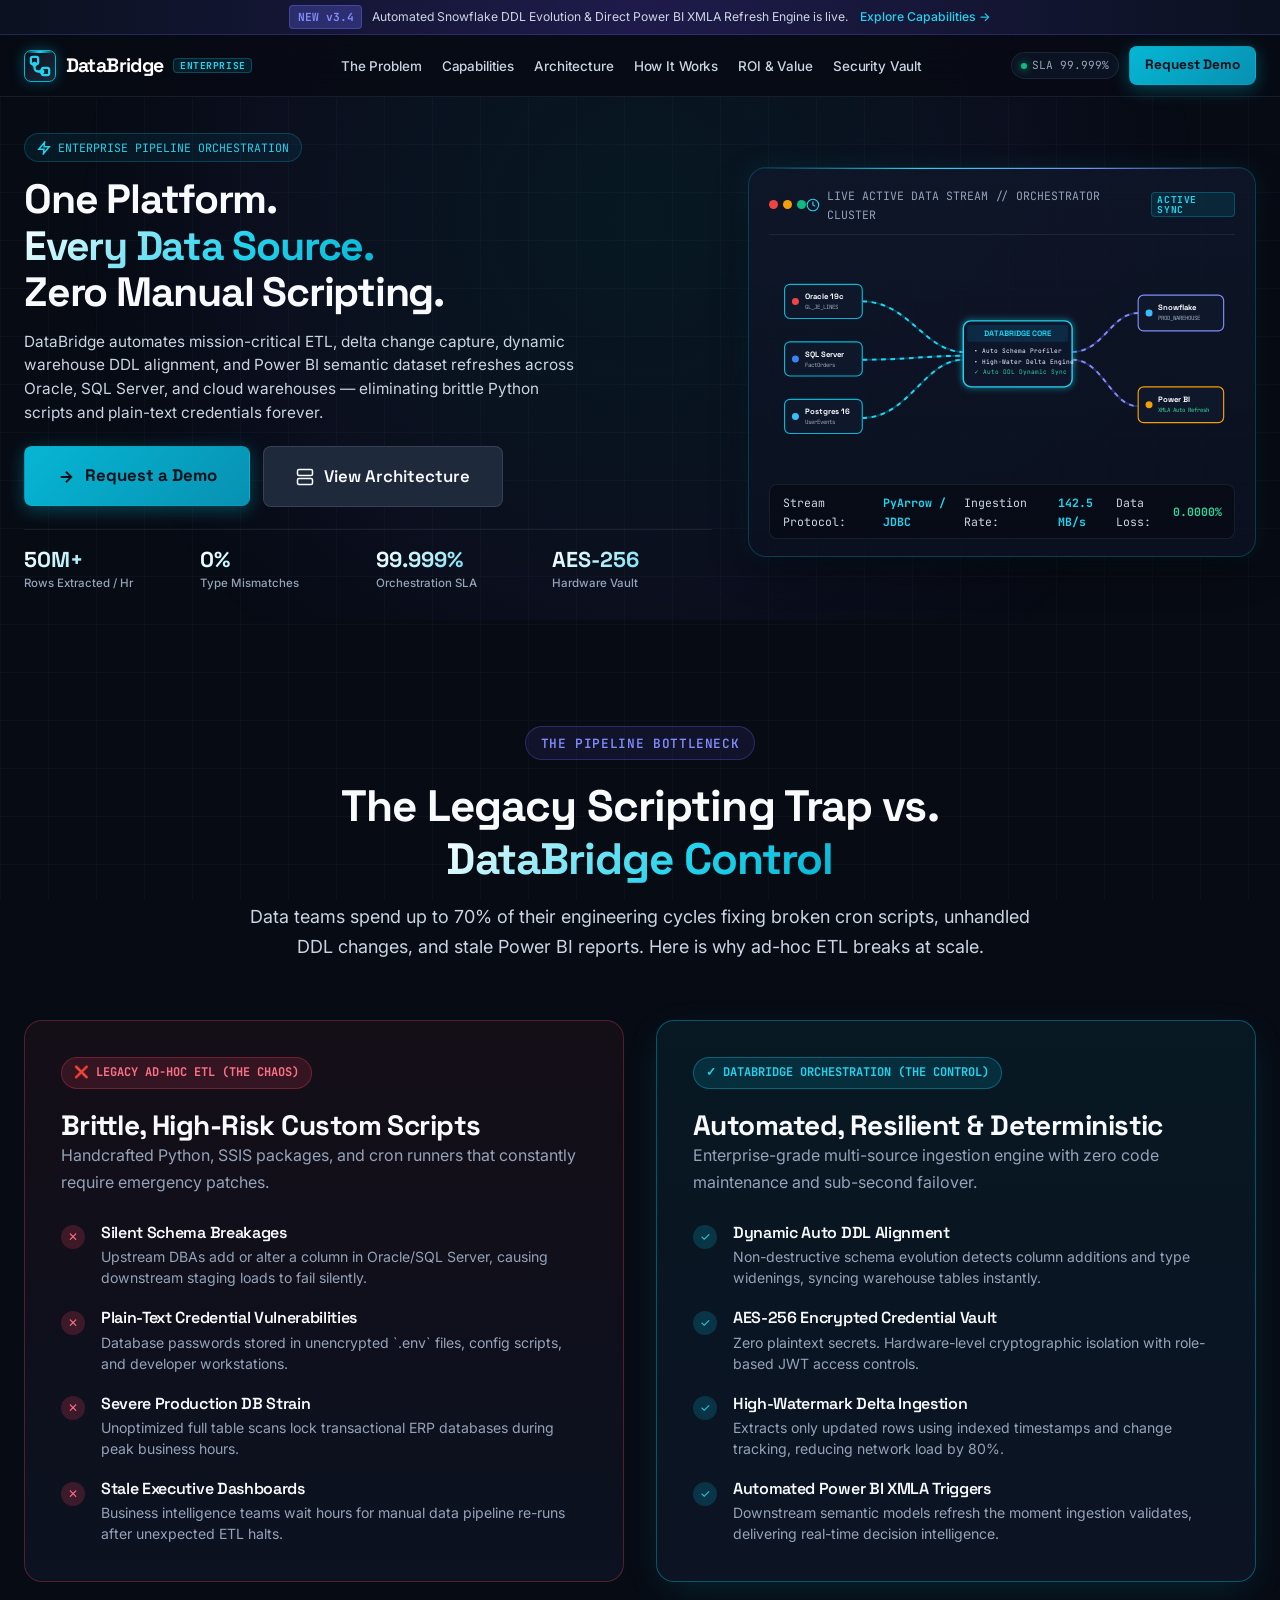
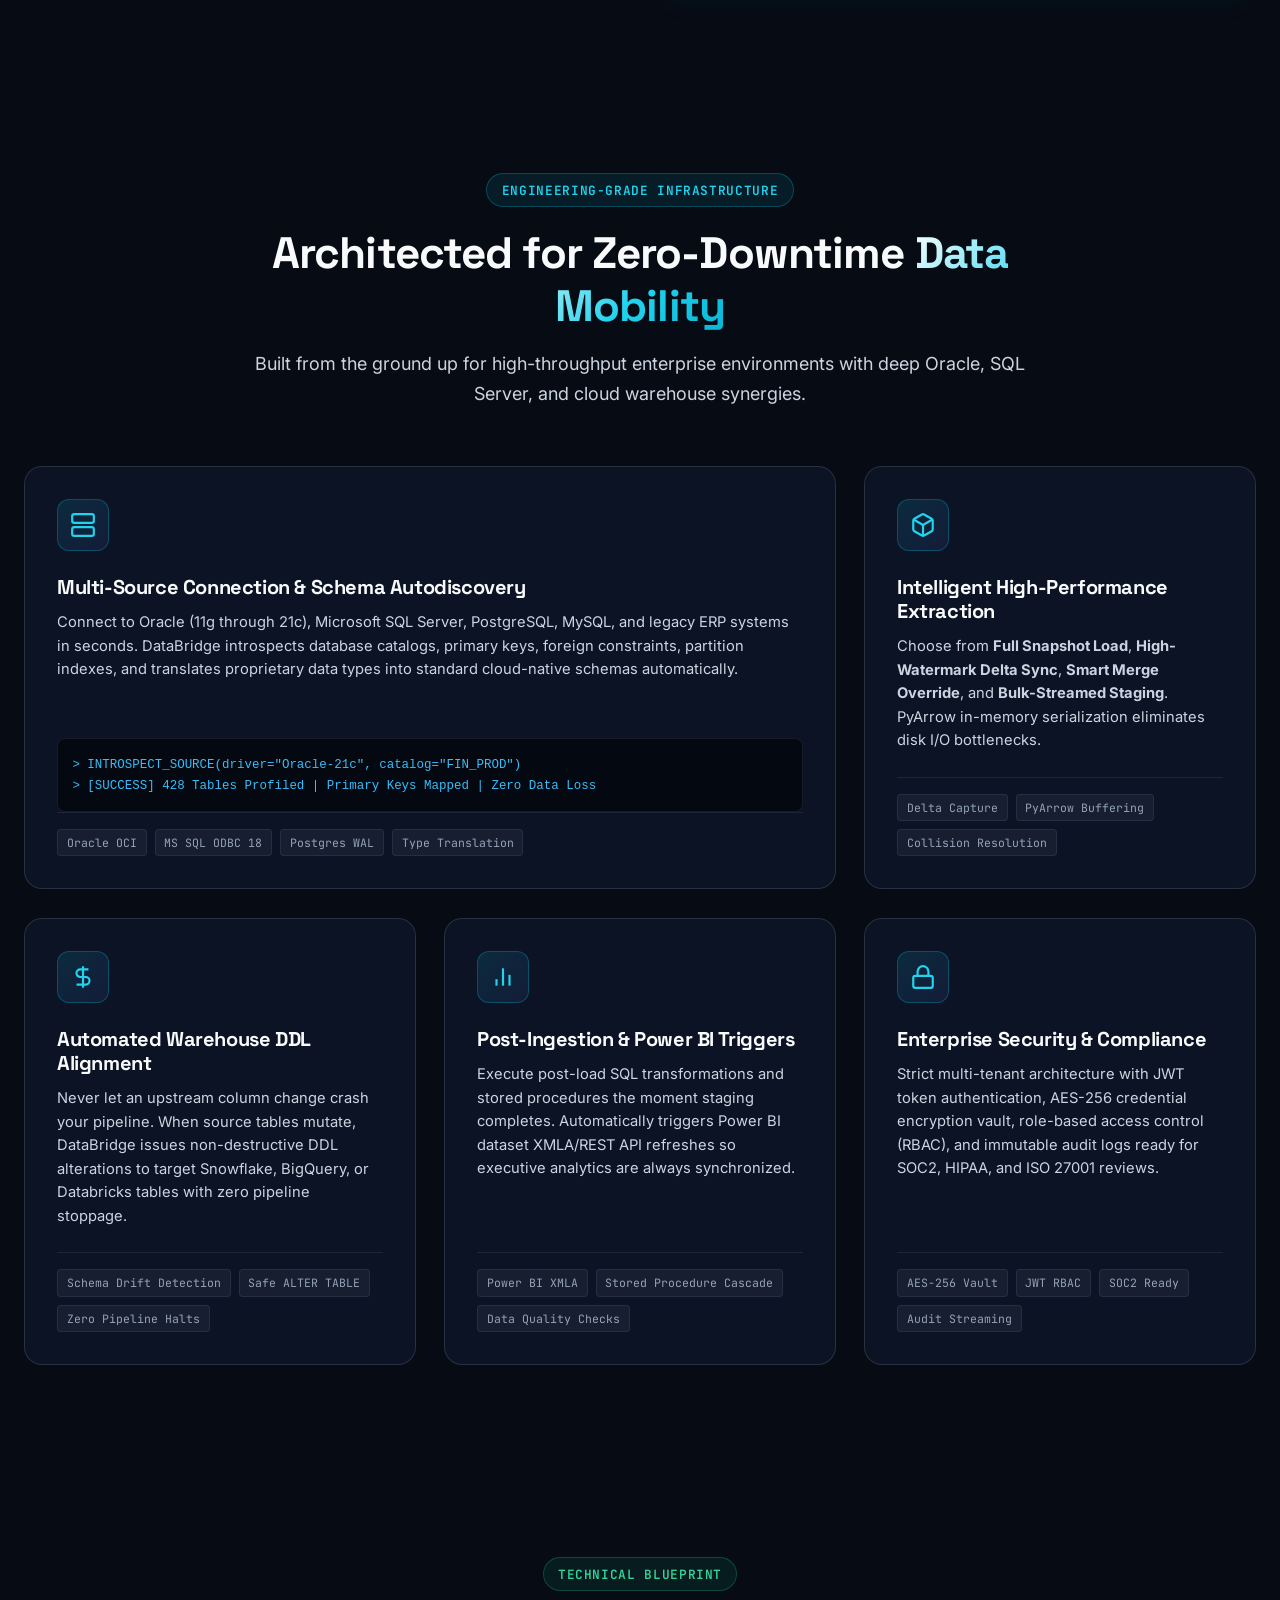
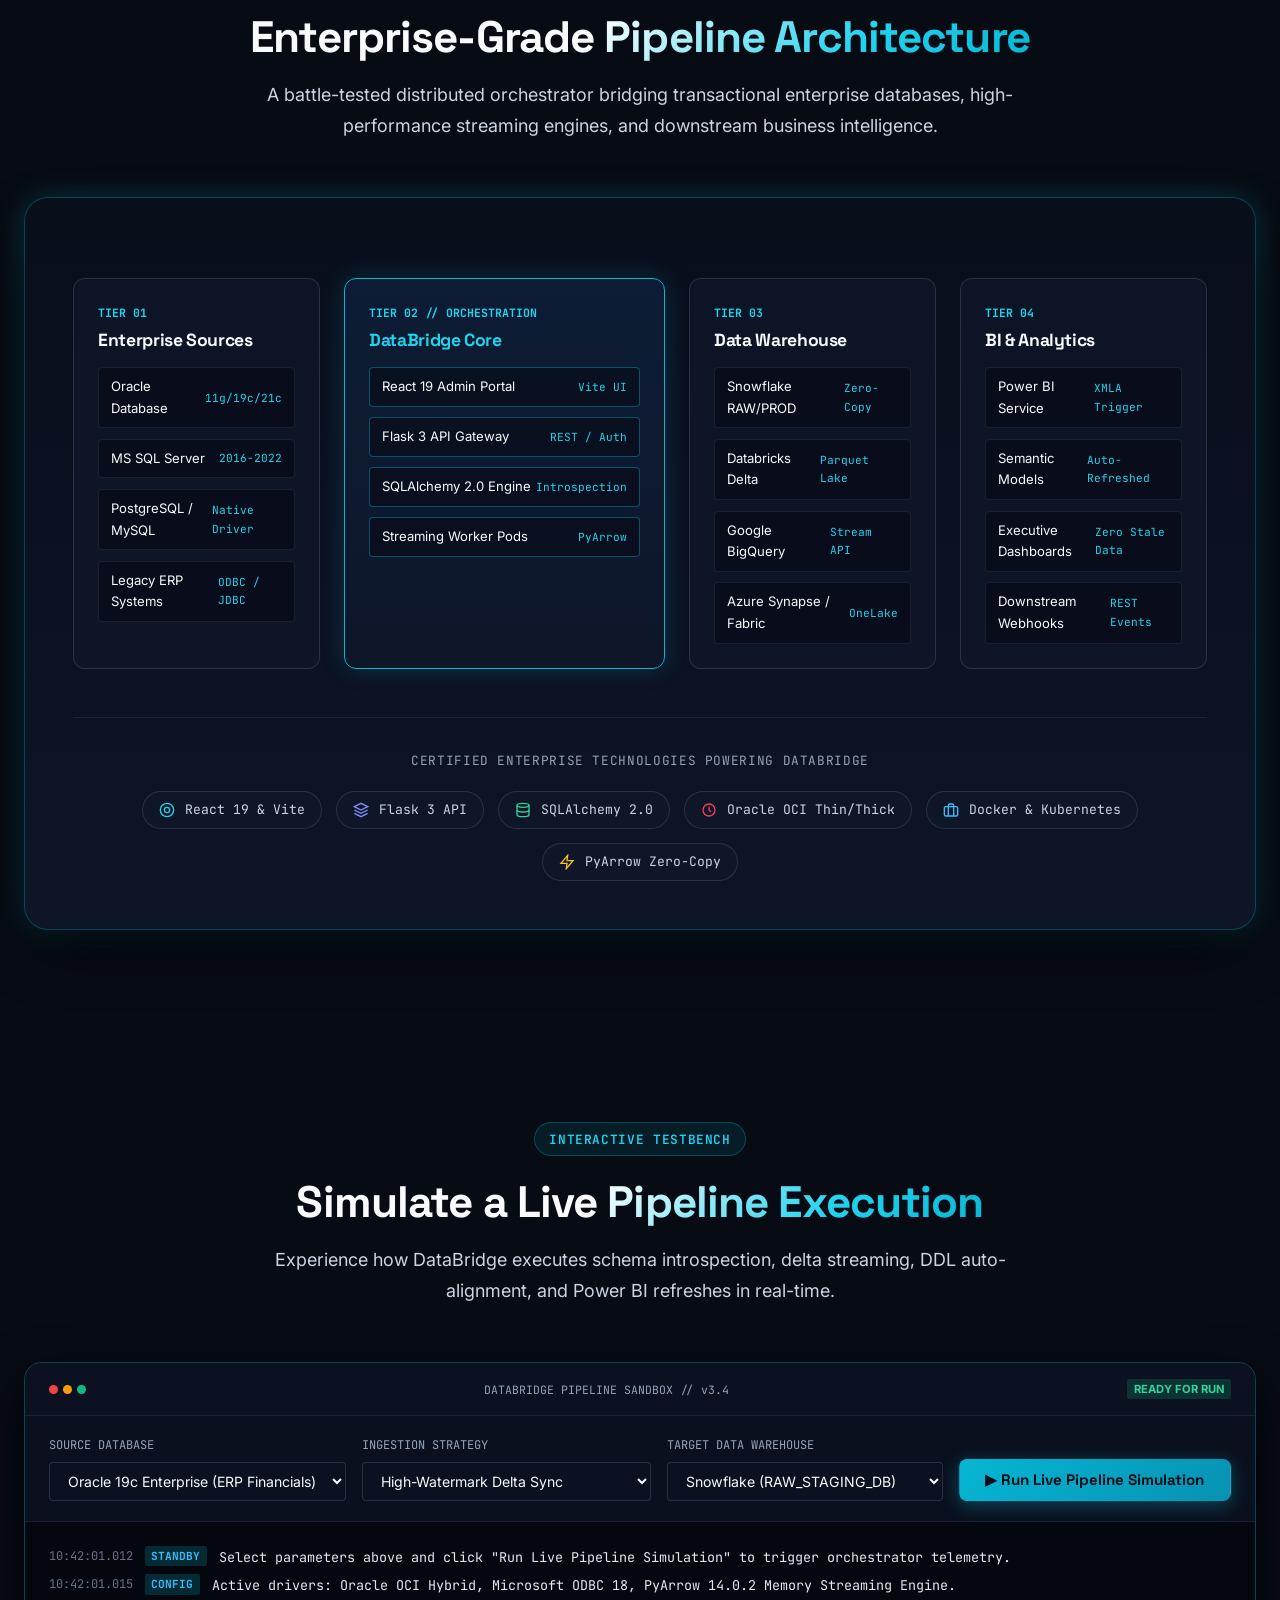
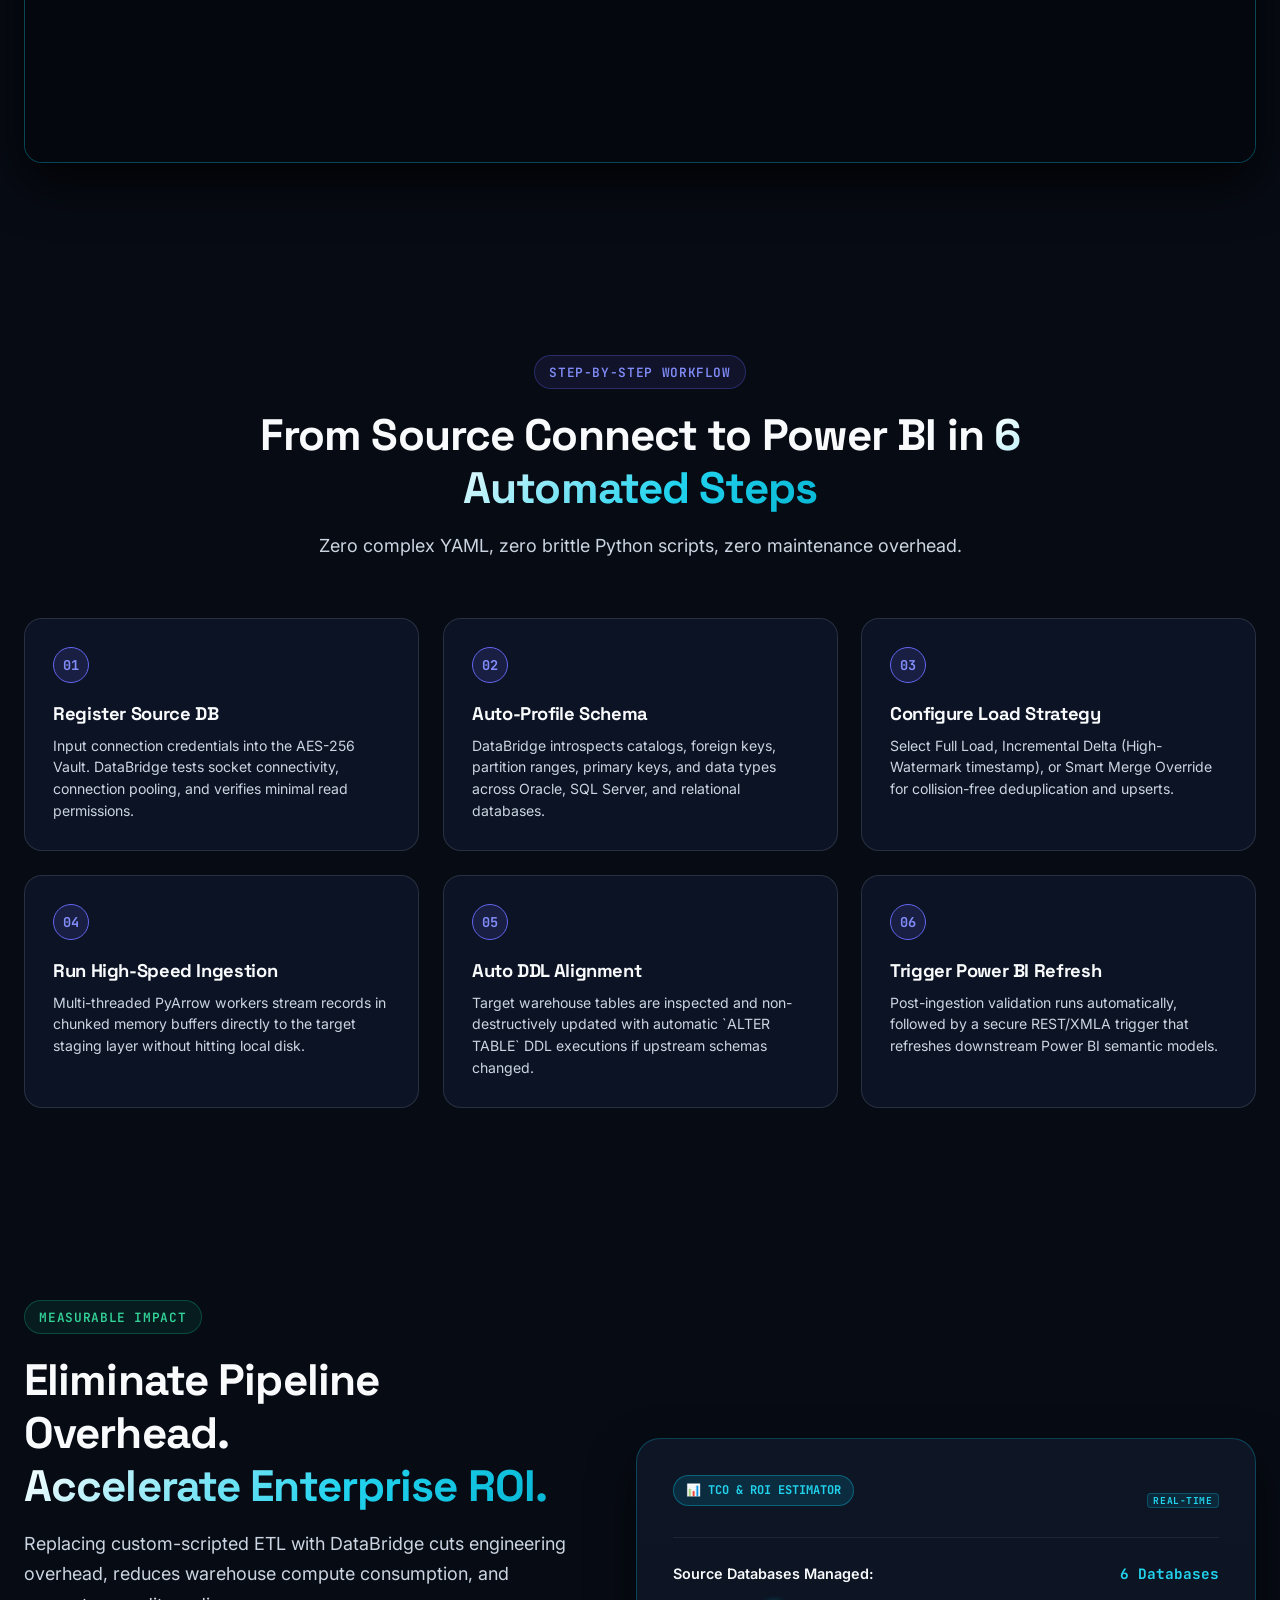
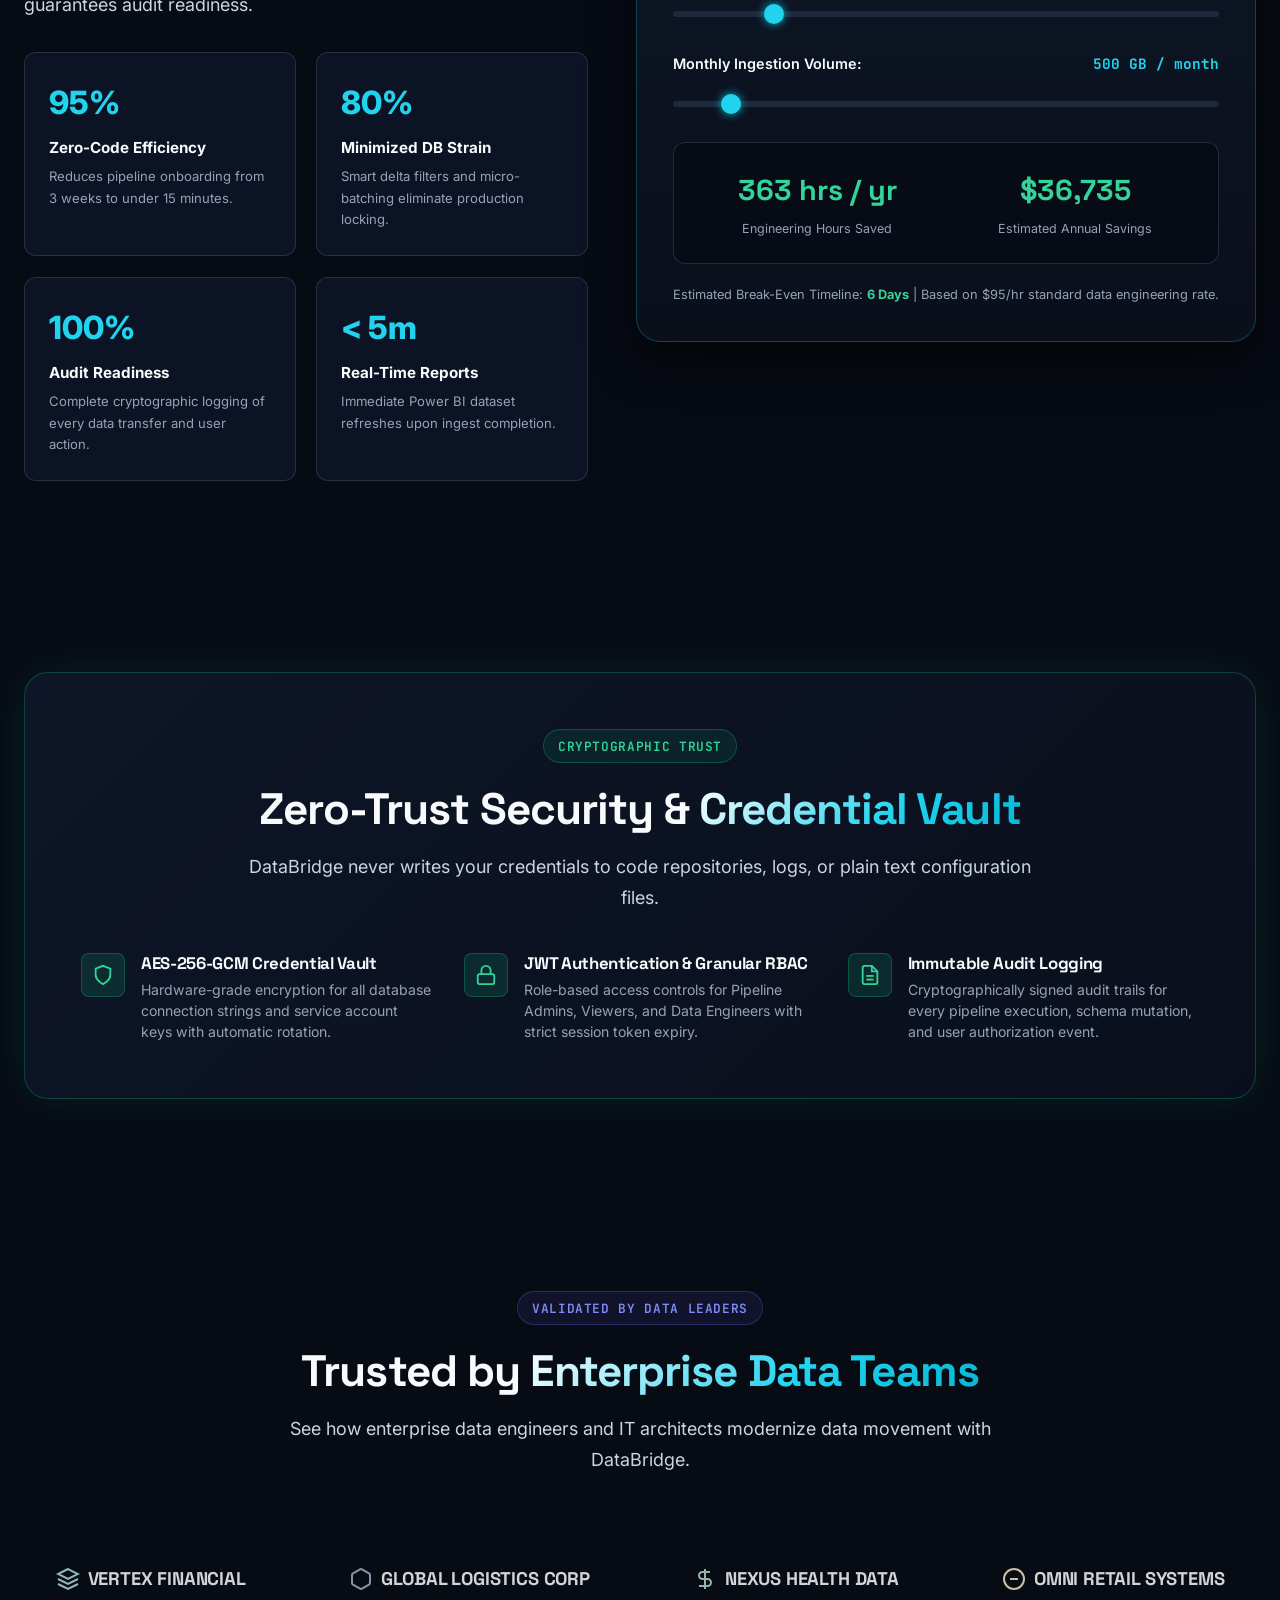
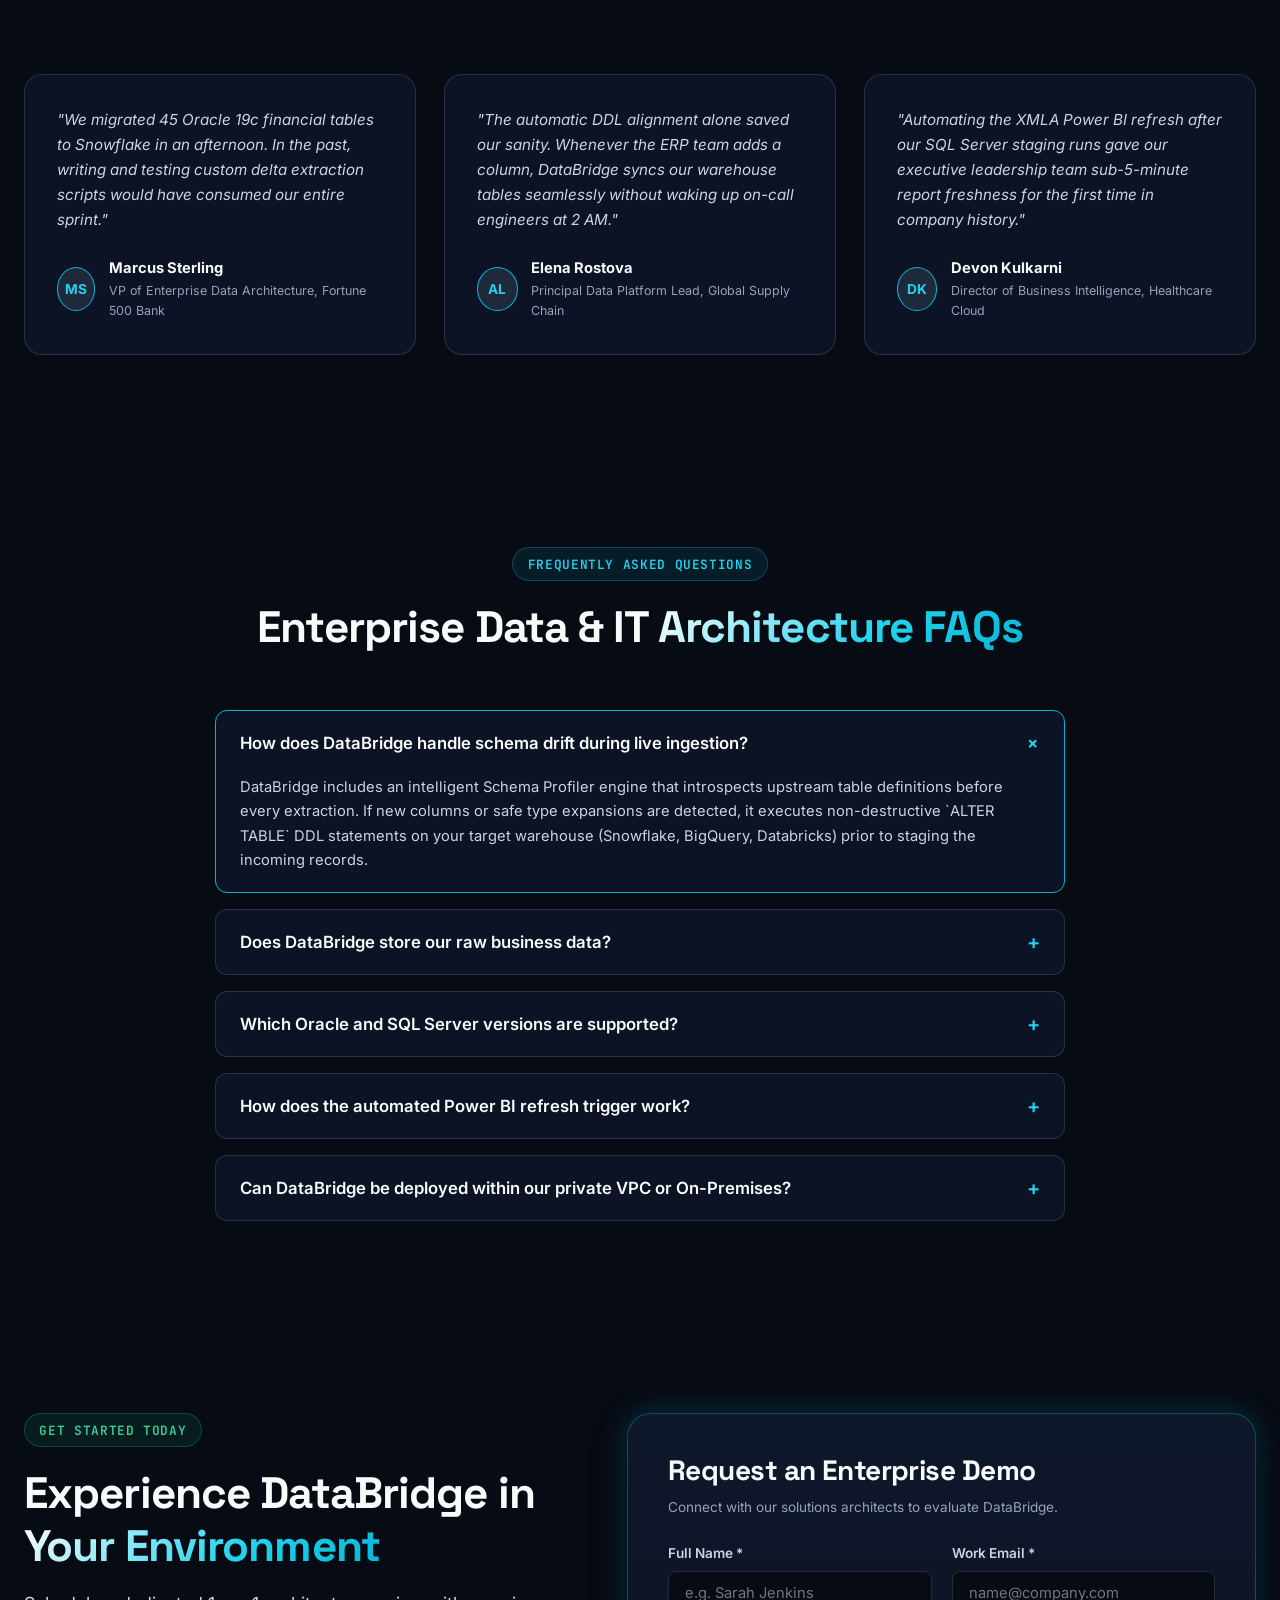
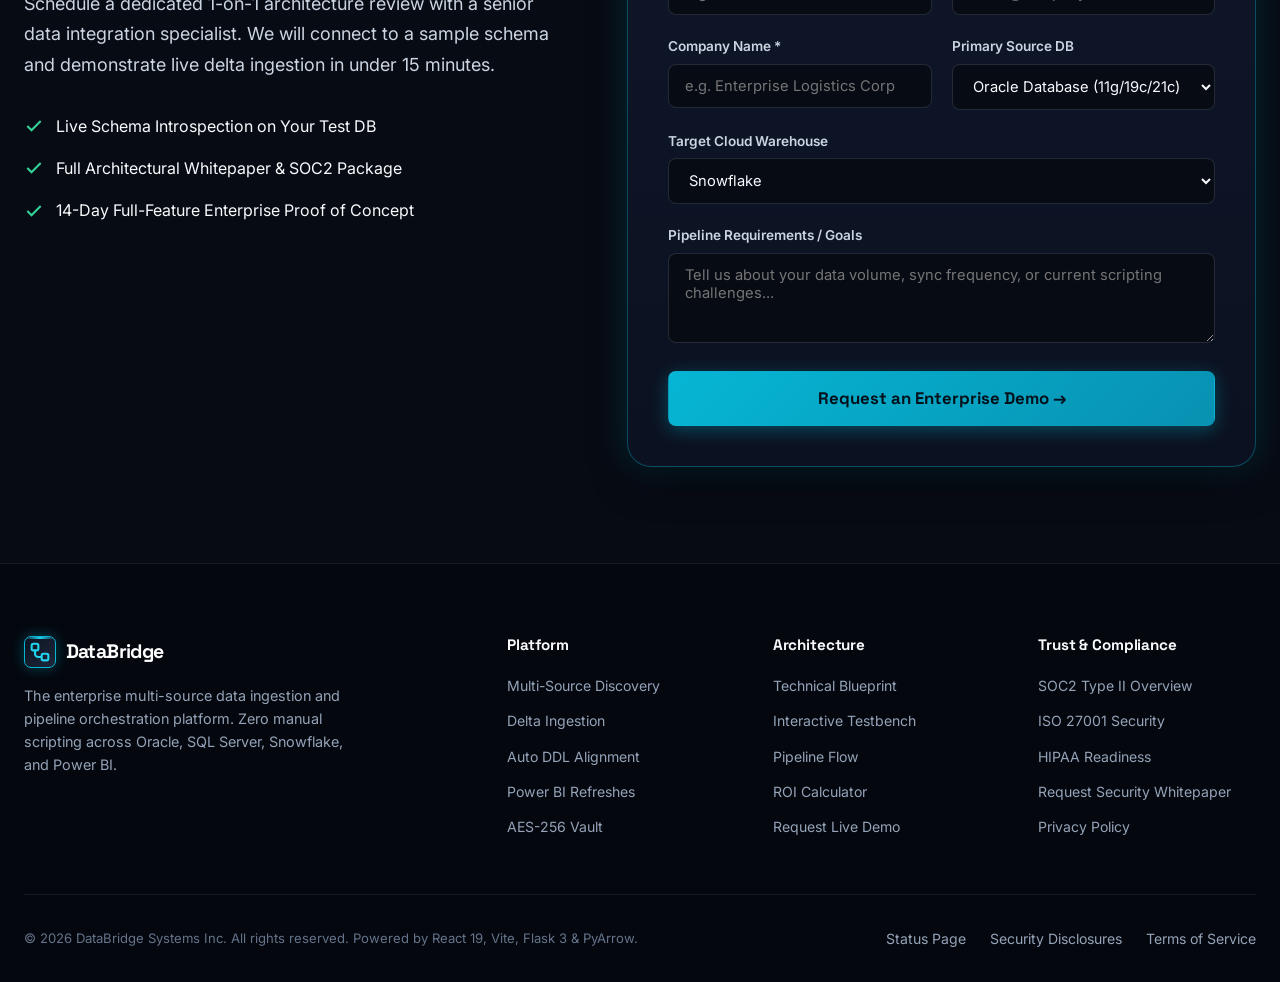
==== website data bridge/index.html @ 1454d1a8 "Add files via upload" ====
<!DOCTYPE html>
<html lang="en">
<head>
  <meta charset="UTF-8">
  <meta name="viewport" content="width=device-width, initial-scale=1.0">
  <title>DataBridge | Enterprise Multi-Source Data Ingestion & Pipeline Orchestration</title>
  
  <!-- SEO Meta Tags -->
  <meta name="description" content="DataBridge automates mission-critical ETL, delta change capture, dynamic warehouse DDL alignment, and Power BI semantic refreshes across Oracle, SQL Server, and cloud data warehouses without custom scripting.">
  <meta name="keywords" content="DataBridge, Enterprise ETL, Data Ingestion, Pipeline Orchestration, Oracle Ingestion, SQL Server ETL, Snowflake Pipeline, Power BI XMLA Refresh, Automated DDL Alignment, Data Warehouse">
  <meta name="author" content="DataBridge Systems Inc.">
  <meta name="robots" content="index, follow">

  <!-- OpenGraph / Social Meta Tags -->
  <meta property="og:type" content="website">
  <meta property="og:url" content="https://databridge.io/">
  <meta property="og:title" content="DataBridge — Enterprise Multi-Source Data Ingestion & Pipeline Orchestration">
  <meta property="og:description" content="One Platform. Every Data Source. Zero Manual Scripting. High-throughput data ingestion across Oracle, SQL Server, Snowflake, and Power BI.">
  <meta property="og:image" content="https://databridge.io/og-image.png">

  <!-- Twitter Card Meta -->
  <meta name="twitter:card" content="summary_large_image">
  <meta name="twitter:title" content="DataBridge — Enterprise Data Ingestion Engine">
  <meta name="twitter:description" content="Automate enterprise data pipelines across Oracle, SQL Server, Snowflake, and Power BI without brittle scripting.">

  <!-- Google Fonts: Space Grotesk, Inter, JetBrains Mono -->
  <link rel="preconnect" href="https://fonts.googleapis.com">
  <link rel="preconnect" href="https://fonts.gstatic.com" crossorigin>
  <link href="https://fonts.googleapis.com/css2?family=Inter:wght@300;400;500;600;700&family=JetBrains+Mono:wght@400;500;600;700&family=Space+Grotesk:wght@500;600;700;800&display=swap" rel="stylesheet">

  <!-- Core CSS Stylesheet -->
  <link rel="stylesheet" href="css/styles.css">

  <!-- JSON-LD Structured Data for Enterprise Software Application -->
  <script type="application/ld+json">
  {
    "@context": "https://schema.org",
    "@type": "SoftwareApplication",
    "name": "DataBridge",
    "applicationCategory": "BusinessApplication",
    "operatingSystem": "Cloud, On-Premises, Docker, Kubernetes",
    "offers": {
      "@type": "Offer",
      "price": "0",
      "priceCurrency": "USD"
    },
    "description": "Enterprise Multi-Source Data Ingestion & Pipeline Orchestration Platform automating Oracle and SQL Server data synchronization to cloud data warehouses and Power BI."
  }
  </script>
</head>
<body>

  <!-- Top Announcement Bar -->
  <div class="announcement-bar">
    <span class="announcement-badge">NEW v3.4</span>
    <span>Automated Snowflake DDL Evolution & Direct Power BI XMLA Refresh Engine is live.</span>
    <a href="#capabilities" class="announcement-link">Explore Capabilities →</a>
  </div>

  <!-- Sticky Navbar -->
  <header class="navbar">
    <div class="container nav-container">
      <!-- Brand Logo -->
      <a href="#" class="logo-brand" aria-label="DataBridge Home">
        <div class="logo-icon">
          <svg width="22" height="22" viewBox="0 0 24 24" fill="none" stroke="#22D3EE" stroke-width="2.5" stroke-linecap="round" stroke-linejoin="round">
            <rect x="2" y="2" width="8" height="8" rx="2"></rect>
            <rect x="14" y="14" width="8" height="8" rx="2"></rect>
            <path d="M6 10v4a4 4 0 0 0 4 4h4"></path>
            <circle cx="6" cy="10" r="1.5" fill="#22D3EE"></circle>
            <circle cx="14" cy="18" r="1.5" fill="#22D3EE"></circle>
          </svg>
        </div>
        <span>DataBridge</span>
        <span class="logo-tag">ENTERPRISE</span>
      </a>

      <!-- Desktop Navigation Links -->
      <nav class="nav-links" aria-label="Primary Navigation">
        <a href="#problem" class="nav-link">The Problem</a>
        <a href="#capabilities" class="nav-link">Capabilities</a>
        <a href="#architecture" class="nav-link">Architecture</a>
        <a href="#how-it-works" class="nav-link">How It Works</a>
        <a href="#roi" class="nav-link">ROI & Value</a>
        <a href="#security" class="nav-link">Security Vault</a>
      </nav>

      <!-- Navbar Actions -->
      <div class="nav-actions">
        <div class="system-status-pill" title="Core Engine Operational">
          <span class="status-dot"></span>
          <span>SLA 99.999%</span>
        </div>
        <a href="#demo" class="btn btn-primary btn-sm">
          Request Demo
        </a>
        <button class="mobile-menu-btn" aria-label="Open Navigation Menu">
          <svg width="24" height="24" viewBox="0 0 24 24" fill="none" stroke="currentColor" stroke-width="2">
            <line x1="3" y1="12" x2="21" y2="12"></line>
            <line x1="3" y1="6" x2="21" y2="6"></line>
            <line x1="3" y1="18" x2="21" y2="18"></line>
          </svg>
        </button>
      </div>
    </div>
  </header>

  <!-- Mobile Drawer Overlay & Menu -->
  <div class="drawer-overlay"></div>
  <aside class="mobile-drawer" aria-label="Mobile Navigation">
    <div class="drawer-header">
      <div class="logo-brand">
        <span>DataBridge</span>
      </div>
      <button class="drawer-close-btn btn btn-ghost btn-sm" aria-label="Close Navigation Menu">✕</button>
    </div>
    <div class="drawer-links">
      <a href="#problem" class="drawer-link">The Problem</a>
      <a href="#capabilities" class="drawer-link">Capabilities</a>
      <a href="#architecture" class="drawer-link">Architecture</a>
      <a href="#how-it-works" class="drawer-link">How It Works</a>
      <a href="#roi" class="drawer-link">ROI & Value</a>
      <a href="#security" class="drawer-link">Security Vault</a>
      <a href="#demo" class="drawer-link text-cyan">Request Demo</a>
    </div>
  </aside>

  <!-- High-Tech Initial Page Preloader -->
  <div class="page-preloader" id="preloader">
    <div class="preloader-content">
      <div class="preloader-icon-wrap">
        <div class="logo-icon" style="width: 52px; height: 52px;">
          <svg width="28" height="28" viewBox="0 0 24 24" fill="none" stroke="#22D3EE" stroke-width="2.5" stroke-linecap="round" stroke-linejoin="round">
            <rect x="2" y="2" width="8" height="8" rx="2"></rect>
            <rect x="14" y="14" width="8" height="8" rx="2"></rect>
            <path d="M6 10v4a4 4 0 0 0 4 4h4"></path>
            <circle cx="6" cy="10" r="1.5" fill="#22D3EE"></circle>
            <circle cx="14" cy="18" r="1.5" fill="#22D3EE"></circle>
          </svg>
        </div>
      </div>
      <div class="preloader-brand">
        <span>DataBridge</span>
        <span class="logo-tag">ENTERPRISE</span>
      </div>
      <div class="preloader-bar-bg">
        <div class="preloader-bar-fill" id="preloader-bar"></div>
      </div>
      <div class="preloader-status">
        <span class="status-dot"></span>
        <span id="preloader-status-text">INITIALIZING ORCHESTRATION ENGINE...</span>
      </div>
    </div>
  </div>

  <main>
    <!-- ========================================================================
         HERO SECTION: One Platform. Every Data Source. Zero Manual Scripting.
         ======================================================================== -->
    <section class="hero-section" id="hero">
      <div class="container">
        <div class="hero-grid">
          
          <!-- Left Hero Column -->
          <div class="hero-content">
            <div class="hero-badge hero-animate-badge">
              <svg width="14" height="14" viewBox="0 0 24 24" fill="none" stroke="currentColor" stroke-width="2.5">
                <polygon points="13 2 3 14 12 14 11 22 21 10 12 10 13 2"></polygon>
              </svg>
              <span>ENTERPRISE PIPELINE ORCHESTRATION</span>
            </div>

            <h1 class="hero-title hero-animate-title">
              One Platform. <br>
              <span class="text-gradient-cyan">Every Data Source.</span> <br>
              Zero Manual Scripting.
            </h1>

            <p class="hero-subtitle hero-animate-subtitle">
              DataBridge automates mission-critical ETL, delta change capture, dynamic warehouse DDL alignment, and Power BI semantic dataset refreshes across Oracle, SQL Server, and cloud warehouses — eliminating brittle Python scripts and plain-text credentials forever.
            </p>

            <div class="hero-ctas hero-animate-ctas">
              <a href="#demo" class="btn btn-primary btn-lg" id="hero-cta-demo">
                <svg width="18" height="18" viewBox="0 0 24 24" fill="none" stroke="currentColor" stroke-width="2.5">
                  <path d="M5 12h14M12 5l7 7-7 7"/>
                </svg>
                Request a Demo
              </a>
              <a href="#architecture" class="btn btn-secondary btn-lg" id="hero-cta-arch">
                <svg width="18" height="18" viewBox="0 0 24 24" fill="none" stroke="currentColor" stroke-width="2">
                  <rect x="2" y="2" width="20" height="8" rx="2" ry="2"></rect>
                  <rect x="2" y="14" width="20" height="8" rx="2" ry="2"></rect>
                  <line x1="6" y1="6" x2="6.01" y2="6"></line>
                  <line x1="6" y1="18" x2="6.01" y2="18"></line>
                </svg>
                View Architecture
              </a>
            </div>

            <!-- Metric Ticker Ribbon -->
            <div class="hero-metrics hero-animate-metrics">
              <div class="metric-item">
                <span class="metric-value counter-item" data-target="50" data-suffix="M+">50M+</span>
                <span class="metric-label">Rows Extracted / Hr</span>
              </div>
              <div class="metric-item">
                <span class="metric-value counter-item" data-target="0" data-suffix="%">0%</span>
                <span class="metric-label">Type Mismatches</span>
              </div>
              <div class="metric-item">
                <span class="metric-value counter-item" data-target="99.999" data-decimals="3" data-suffix="%">99.999%</span>
                <span class="metric-label">Orchestration SLA</span>
              </div>
              <div class="metric-item">
                <span class="metric-value">AES-256</span>
                <span class="metric-label">Hardware Vault</span>
              </div>
            </div>
          </div>

          <!-- Right Hero Column: Animated Interactive Pipeline Diagram -->
          <div class="hero-visual-wrapper hero-animate-visual">
            <div class="hero-visual-card">
              <div class="pipeline-terminal-header">
                <div class="terminal-dots">
                  <span class="terminal-dot red"></span>
                  <span class="terminal-dot yellow"></span>
                  <span class="terminal-dot green"></span>
                </div>
                <div class="terminal-title">
                  <svg width="14" height="14" viewBox="0 0 24 24" fill="none" stroke="#22D3EE" stroke-width="2">
                    <circle cx="12" cy="12" r="10"></circle>
                    <polyline points="12 6 12 12 16 14"></polyline>
                  </svg>
                  <span>LIVE ACTIVE DATA STREAM // ORCHESTRATOR CLUSTER</span>
                </div>
                <span class="logo-tag">ACTIVE SYNC</span>
              </div>

              <!-- Animated SVG Pipeline Visualization -->
              <svg class="pipeline-diagram-svg" viewBox="0 0 600 290" fill="none" xmlns="http://www.w3.org/2000/svg">
                <defs>
                  <linearGradient id="cyanGrad" x1="0%" y1="0%" x2="100%" y2="0%">
                    <stop offset="0%" stop-color="#06B6D4" />
                    <stop offset="100%" stop-color="#22D3EE" />
                  </linearGradient>
                  <linearGradient id="indigoGrad" x1="0%" y1="0%" x2="100%" y2="0%">
                    <stop offset="0%" stop-color="#6366F1" />
                    <stop offset="100%" stop-color="#818CF8" />
                  </linearGradient>
                  <filter id="glowCyan" x="-20%" y="-20%" width="140%" height="140%">
                    <feGaussianBlur stdDeviation="4" result="blur" />
                    <feComposite in="SourceGraphic" in2="blur" operator="over" />
                  </filter>
                </defs>

                <!-- Connecting Stream Paths with Active Flow -->
                <!-- Path 1: Source DBs to DataBridge Engine -->
                <path d="M 120 70 C 180 70, 200 135, 250 135" stroke="rgba(6, 182, 212, 0.3)" stroke-width="2.5" fill="none" />
                <path d="M 120 145 C 180 145, 200 140, 250 140" stroke="rgba(6, 182, 212, 0.3)" stroke-width="2.5" fill="none" />
                <path d="M 120 220 C 180 220, 200 145, 250 145" stroke="rgba(6, 182, 212, 0.3)" stroke-width="2.5" fill="none" />

                <!-- Flowing Animated Particles -->
                <path d="M 120 70 C 180 70, 200 135, 250 135" stroke="#22D3EE" stroke-width="2.5" stroke-dasharray="6 6" class="stream-path-active" fill="none" />
                <path d="M 120 145 C 180 145, 200 140, 250 140" stroke="#22D3EE" stroke-width="2.5" stroke-dasharray="6 6" class="stream-path-active" fill="none" />
                <path d="M 120 220 C 180 220, 200 145, 250 145" stroke="#22D3EE" stroke-width="2.5" stroke-dasharray="6 6" class="stream-path-active" fill="none" />

                <!-- Path 2: DataBridge Engine to Warehouse -->
                <path d="M 390 135 C 430 135, 440 85, 475 85" stroke="rgba(99, 102, 241, 0.3)" stroke-width="2.5" fill="none" />
                <path d="M 390 145 C 430 145, 440 205, 475 205" stroke="rgba(99, 102, 241, 0.3)" stroke-width="2.5" fill="none" />
                <path d="M 390 135 C 430 135, 440 85, 475 85" stroke="#818CF8" stroke-width="2.5" stroke-dasharray="6 6" class="stream-path-active" fill="none" />
                <path d="M 390 145 C 430 145, 440 205, 475 205" stroke="#818CF8" stroke-width="2.5" stroke-dasharray="6 6" class="stream-path-active" fill="none" />

                <!-- SOURCE NODES (Left Tier) -->
                <!-- Node 1: Oracle -->
                <g class="pulse-node">
                  <rect x="20" y="48" width="100" height="44" rx="7" fill="#0F172A" stroke="#06B6D4" stroke-width="1.5" />
                  <circle cx="34" cy="70" r="4.5" fill="#EF4444" />
                  <text x="46" y="67" fill="#F8FAFC" font-family="'Space Grotesk', sans-serif" font-size="10" font-weight="700">Oracle 19c</text>
                  <text x="46" y="80" fill="#94A3B8" font-family="'JetBrains Mono', monospace" font-size="7.5">GL_JE_LINES</text>
                </g>

                <!-- Node 2: SQL Server -->
                <g class="pulse-node">
                  <rect x="20" y="122" width="100" height="44" rx="7" fill="#0F172A" stroke="#06B6D4" stroke-width="1.5" />
                  <circle cx="34" cy="144" r="4.5" fill="#3B82F6" />
                  <text x="46" y="141" fill="#F8FAFC" font-family="'Space Grotesk', sans-serif" font-size="10" font-weight="700">SQL Server</text>
                  <text x="46" y="154" fill="#94A3B8" font-family="'JetBrains Mono', monospace" font-size="7.5">FactOrders</text>
                </g>

                <!-- Node 3: PostgreSQL -->
                <g class="pulse-node">
                  <rect x="20" y="196" width="100" height="44" rx="7" fill="#0F172A" stroke="#06B6D4" stroke-width="1.5" />
                  <circle cx="34" cy="218" r="4.5" fill="#38BDF8" />
                  <text x="46" y="215" fill="#F8FAFC" font-family="'Space Grotesk', sans-serif" font-size="10" font-weight="700">Postgres 16</text>
                  <text x="46" y="228" fill="#94A3B8" font-family="'JetBrains Mono', monospace" font-size="7.5">UserEvents</text>
                </g>

                <!-- CENTER NODE: DataBridge Orchestrator -->
                <g filter="url(#glowCyan)">
                  <rect x="250" y="95" width="140" height="85" rx="10" fill="#0B132B" stroke="#22D3EE" stroke-width="1.8" />
                  <rect x="255" y="100" width="130" height="22" rx="4" fill="rgba(6, 182, 212, 0.15)" />
                  <text x="320" y="115" fill="#22D3EE" text-anchor="middle" font-family="'Space Grotesk', sans-serif" font-size="10" font-weight="800">DATABRIDGE CORE</text>
                  <text x="264" y="136" fill="#F8FAFC" font-family="'JetBrains Mono', monospace" font-size="8">• Auto Schema Profiler</text>
                  <text x="264" y="150" fill="#F8FAFC" font-family="'JetBrains Mono', monospace" font-size="8">• High-Water Delta Engine</text>
                  <text x="264" y="164" fill="#34D399" font-family="'JetBrains Mono', monospace" font-size="8">✓ Auto DDL Dynamic Sync</text>
                </g>

                <!-- DESTINATION NODES (Right Tier) -->
                <!-- Node 4: Snowflake / Warehouse -->
                <g class="pulse-node">
                  <rect x="475" y="62" width="110" height="46" rx="7" fill="#0F172A" stroke="#818CF8" stroke-width="1.5" />
                  <circle cx="489" cy="85" r="4.5" fill="#38BDF8" />
                  <text x="500" y="81" fill="#F8FAFC" font-family="'Space Grotesk', sans-serif" font-size="10" font-weight="700">Snowflake</text>
                  <text x="500" y="94" fill="#94A3B8" font-family="'JetBrains Mono', monospace" font-size="7.5">PROD_WAREHOUSE</text>
                </g>

                <!-- Node 5: Power BI Semantic Refreshes -->
                <g class="pulse-node">
                  <rect x="475" y="180" width="110" height="46" rx="7" fill="#0F172A" stroke="#F59E0B" stroke-width="1.5" />
                  <circle cx="489" cy="203" r="4.5" fill="#F59E0B" />
                  <text x="500" y="199" fill="#F8FAFC" font-family="'Space Grotesk', sans-serif" font-size="10" font-weight="700">Power BI</text>
                  <text x="500" y="212" fill="#34D399" font-family="'JetBrains Mono', monospace" font-size="7.5">XMLA Auto Refresh</text>
                </g>
              </svg>

              <!-- Telemetry Status Strip -->
              <div class="pipeline-telemetry-strip">
                <div class="telemetry-item">
                  <span>Stream Protocol:</span>
                  <span class="telemetry-val">PyArrow / JDBC</span>
                </div>
                <div class="telemetry-item">
                  <span>Ingestion Rate:</span>
                  <span class="telemetry-val" id="sim-throughput">142.5 MB/s</span>
                </div>
                <div class="telemetry-item">
                  <span>Data Loss:</span>
                  <span class="telemetry-val" style="color: #34D399;">0.0000%</span>
                </div>
              </div>
            </div>
          </div>

        </div>
      </div>
    </section>

    <!-- ========================================================================
         THE PROBLEM SECTION: Chaos vs. Control (Before vs. After)
         ======================================================================== -->
    <section class="section-wrapper" id="problem">
      <div class="container">
        <div class="section-header" data-reveal="fade-up">
          <span class="section-badge indigo">THE PIPELINE BOTTLENECK</span>
          <h2>The Legacy Scripting Trap vs. <span class="text-gradient-cyan">DataBridge Control</span></h2>
          <p class="section-description">
            Data teams spend up to 70% of their engineering cycles fixing broken cron scripts, unhandled DDL changes, and stale Power BI reports. Here is why ad-hoc ETL breaks at scale.
          </p>
        </div>

        <div class="chaos-control-grid">
          
          <!-- Chaos Card (Before DataBridge) -->
          <div class="comparison-card chaos" data-reveal="fade-right">
            <span class="card-badge bad">❌ LEGACY AD-HOC ETL (THE CHAOS)</span>
            <h3>Brittle, High-Risk Custom Scripts</h3>
            <p class="text-muted">Handcrafted Python, SSIS packages, and cron runners that constantly require emergency patches.</p>

            <div class="comparison-list">
              <div class="comparison-item">
                <div class="comparison-icon bad">✕</div>
                <div class="comparison-text">
                  <h4>Silent Schema Breakages</h4>
                  <p>Upstream DBAs add or alter a column in Oracle/SQL Server, causing downstream staging loads to fail silently.</p>
                </div>
              </div>

              <div class="comparison-item">
                <div class="comparison-icon bad">✕</div>
                <div class="comparison-text">
                  <h4>Plain-Text Credential Vulnerabilities</h4>
                  <p>Database passwords stored in unencrypted `.env` files, config scripts, and developer workstations.</p>
                </div>
              </div>

              <div class="comparison-item">
                <div class="comparison-icon bad">✕</div>
                <div class="comparison-text">
                  <h4>Severe Production DB Strain</h4>
                  <p>Unoptimized full table scans lock transactional ERP databases during peak business hours.</p>
                </div>
              </div>

              <div class="comparison-item">
                <div class="comparison-icon bad">✕</div>
                <div class="comparison-text">
                  <h4>Stale Executive Dashboards</h4>
                  <p>Business intelligence teams wait hours for manual data pipeline re-runs after unexpected ETL halts.</p>
                </div>
              </div>
            </div>
          </div>

          <!-- Control Card (With DataBridge) -->
          <div class="comparison-card control" data-reveal="fade-left">
            <span class="card-badge good">✓ DATABRIDGE ORCHESTRATION (THE CONTROL)</span>
            <h3>Automated, Resilient & Deterministic</h3>
            <p class="text-muted">Enterprise-grade multi-source ingestion engine with zero code maintenance and sub-second failover.</p>

            <div class="comparison-list">
              <div class="comparison-item">
                <div class="comparison-icon good">✓</div>
                <div class="comparison-text">
                  <h4>Dynamic Auto DDL Alignment</h4>
                  <p>Non-destructive schema evolution detects column additions and type widenings, syncing warehouse tables instantly.</p>
                </div>
              </div>

              <div class="comparison-item">
                <div class="comparison-icon good">✓</div>
                <div class="comparison-text">
                  <h4>AES-256 Encrypted Credential Vault</h4>
                  <p>Zero plaintext secrets. Hardware-level cryptographic isolation with role-based JWT access controls.</p>
                </div>
              </div>

              <div class="comparison-item">
                <div class="comparison-icon good">✓</div>
                <div class="comparison-text">
                  <h4>High-Watermark Delta Ingestion</h4>
                  <p>Extracts only updated rows using indexed timestamps and change tracking, reducing network load by 80%.</p>
                </div>
              </div>

              <div class="comparison-item">
                <div class="comparison-icon good">✓</div>
                <div class="comparison-text">
                  <h4>Automated Power BI XMLA Triggers</h4>
                  <p>Downstream semantic models refresh the moment ingestion validates, delivering real-time decision intelligence.</p>
                </div>
              </div>
            </div>
          </div>

        </div>
      </div>
    </section>

    <!-- ========================================================================
         CORE CAPABILITIES GRID: 5 Feature Blocks
         ======================================================================== -->
    <section class="section-wrapper" id="capabilities">
      <div class="container">
        <div class="section-header" data-reveal="fade-up">
          <span class="section-badge">ENGINEERING-GRADE INFRASTRUCTURE</span>
          <h2>Architected for Zero-Downtime <span class="text-gradient-cyan">Data Mobility</span></h2>
          <p class="section-description">
            Built from the ground up for high-throughput enterprise environments with deep Oracle, SQL Server, and cloud warehouse synergies.
          </p>
        </div>

        <div class="capabilities-grid">
          
          <!-- Capability 1: Multi-Source Connection & Schema Autodiscovery -->
          <div class="capability-card featured-span" data-reveal="fade-up">
            <div class="capability-icon-box">
              <svg width="26" height="26" viewBox="0 0 24 24" fill="none" stroke="currentColor" stroke-width="2">
                <rect x="2" y="2" width="20" height="8" rx="2" ry="2"></rect>
                <rect x="2" y="14" width="20" height="8" rx="2" ry="2"></rect>
                <line x1="6" y1="6" x2="6.01" y2="6"></line>
                <line x1="6" y1="18" x2="6.01" y2="18"></line>
              </svg>
            </div>
            <h3 class="capability-title">Multi-Source Connection & Schema Autodiscovery</h3>
            <p class="capability-desc">
              Connect to Oracle (11g through 21c), Microsoft SQL Server, PostgreSQL, MySQL, and legacy ERP systems in seconds. DataBridge introspects database catalogs, primary keys, foreign constraints, partition indexes, and translates proprietary data types into standard cloud-native schemas automatically.
            </p>
            <div class="capability-interactive-preview">
              <code>&gt; INTROSPECT_SOURCE(driver="Oracle-21c", catalog="FIN_PROD") <br>
              &gt; [SUCCESS] 428 Tables Profiled | Primary Keys Mapped | Zero Data Loss</code>
            </div>
            <div class="capability-tags">
              <span class="capability-tag">Oracle OCI</span>
              <span class="capability-tag">MS SQL ODBC 18</span>
              <span class="capability-tag">Postgres WAL</span>
              <span class="capability-tag">Type Translation</span>
            </div>
          </div>

          <!-- Capability 2: Intelligent Extraction Strategies -->
          <div class="capability-card" data-reveal="fade-up" style="transition-delay: 0.15s;">
            <div class="capability-icon-box">
              <svg width="26" height="26" viewBox="0 0 24 24" fill="none" stroke="currentColor" stroke-width="2">
                <path d="M21 16V8a2 2 0 0 0-1-1.73l-7-4a2 2 0 0 0-2 0l-7 4A2 2 0 0 0 3 8v8a2 2 0 0 0 1 1.73l7 4a2 2 0 0 0 2 0l7-4A2 2 0 0 0 21 16z"></path>
                <polyline points="3.27 6.96 12 12.01 20.73 6.96"></polyline>
                <line x1="12" y1="22.08" x2="12" y2="12"></line>
              </svg>
            </div>
            <h3 class="capability-title">Intelligent High-Performance Extraction</h3>
            <p class="capability-desc">
              Choose from <strong>Full Snapshot Load</strong>, <strong>High-Watermark Delta Sync</strong>, <strong>Smart Merge Override</strong>, and <strong>Bulk-Streamed Staging</strong>. PyArrow in-memory serialization eliminates disk I/O bottlenecks.
            </p>
            <div class="capability-tags">
              <span class="capability-tag">Delta Capture</span>
              <span class="capability-tag">PyArrow Buffering</span>
              <span class="capability-tag">Collision Resolution</span>
            </div>
          </div>

          <!-- Capability 3: Automated Warehouse DDL Alignment -->
          <div class="capability-card" data-reveal="fade-up">
            <div class="capability-icon-box">
              <svg width="26" height="26" viewBox="0 0 24 24" fill="none" stroke="currentColor" stroke-width="2">
                <path d="M12 2v20M17 5H9.5a3.5 3.5 0 0 0 0 7h5a3.5 3.5 0 0 1 0 7H6"></path>
              </svg>
            </div>
            <h3 class="capability-title">Automated Warehouse DDL Alignment</h3>
            <p class="capability-desc">
              Never let an upstream column change crash your pipeline. When source tables mutate, DataBridge issues non-destructive DDL alterations to target Snowflake, BigQuery, or Databricks tables with zero pipeline stoppage.
            </p>
            <div class="capability-tags">
              <span class="capability-tag">Schema Drift Detection</span>
              <span class="capability-tag">Safe ALTER TABLE</span>
              <span class="capability-tag">Zero Pipeline Halts</span>
            </div>
          </div>

          <!-- Capability 4: Post-Ingestion Orchestration & Power BI -->
          <div class="capability-card" data-reveal="fade-up" style="transition-delay: 0.15s;">
            <div class="capability-icon-box">
              <svg width="26" height="26" viewBox="0 0 24 24" fill="none" stroke="currentColor" stroke-width="2">
                <line x1="18" y1="20" x2="18" y2="10"></line>
                <line x1="12" y1="20" x2="12" y2="4"></line>
                <line x1="6" y1="20" x2="6" y2="14"></line>
              </svg>
            </div>
            <h3 class="capability-title">Post-Ingestion & Power BI Triggers</h3>
            <p class="capability-desc">
              Execute post-load SQL transformations and stored procedures the moment staging completes. Automatically triggers Power BI dataset XMLA/REST API refreshes so executive analytics are always synchronized.
            </p>
            <div class="capability-tags">
              <span class="capability-tag">Power BI XMLA</span>
              <span class="capability-tag">Stored Procedure Cascade</span>
              <span class="capability-tag">Data Quality Checks</span>
            </div>
          </div>

          <!-- Capability 5: Enterprise-Grade Security & Monitoring -->
          <div class="capability-card" data-reveal="fade-up" style="transition-delay: 0.3s;">
            <div class="capability-icon-box">
              <svg width="26" height="26" viewBox="0 0 24 24" fill="none" stroke="currentColor" stroke-width="2">
                <rect x="3" y="11" width="18" height="11" rx="2" ry="2"></rect>
                <path d="M7 11V7a5 5 0 0 1 10 0v4"></path>
              </svg>
            </div>
            <h3 class="capability-title">Enterprise Security & Compliance</h3>
            <p class="capability-desc">
              Strict multi-tenant architecture with JWT token authentication, AES-256 credential encryption vault, role-based access control (RBAC), and immutable audit logs ready for SOC2, HIPAA, and ISO 27001 reviews.
            </p>
            <div class="capability-tags">
              <span class="capability-tag">AES-256 Vault</span>
              <span class="capability-tag">JWT RBAC</span>
              <span class="capability-tag">SOC2 Ready</span>
              <span class="capability-tag">Audit Streaming</span>
            </div>
          </div>

        </div>
      </div>
    </section>

    <!-- ========================================================================
         ARCHITECTURE SECTION: Deep Dive Pipeline Blueprint
         ======================================================================== -->
    <section class="section-wrapper" id="architecture">
      <div class="container">
        <div class="section-header" data-reveal="fade-up">
          <span class="section-badge emerald">TECHNICAL BLUEPRINT</span>
          <h2>Enterprise-Grade <span class="text-gradient-cyan">Pipeline Architecture</span></h2>
          <p class="section-description">
            A battle-tested distributed orchestrator bridging transactional enterprise databases, high-performance streaming engines, and downstream business intelligence.
          </p>
        </div>

        <div class="architecture-box" data-reveal="zoom-in">
          <div class="architecture-diagram-wrapper">
            
            <!-- Tier 1: Source Tier -->
            <div class="arch-tier-card" data-reveal="fade-up">
              <span class="tier-number">TIER 01</span>
              <h3 class="tier-title">Enterprise Sources</h3>
              <div class="tier-items-list">
                <div class="tier-item-pill">
                  <span>Oracle Database</span>
                  <span class="sub">11g/19c/21c</span>
                </div>
                <div class="tier-item-pill">
                  <span>MS SQL Server</span>
                  <span class="sub">2016-2022</span>
                </div>
                <div class="tier-item-pill">
                  <span>PostgreSQL / MySQL</span>
                  <span class="sub">Native Driver</span>
                </div>
                <div class="tier-item-pill">
                  <span>Legacy ERP Systems</span>
                  <span class="sub">ODBC / JDBC</span>
                </div>
              </div>
            </div>

            <!-- Tier 2: DataBridge Control & Ingestion Plane -->
            <div class="arch-tier-card featured">
              <span class="tier-number" style="color: #22D3EE;">TIER 02 // ORCHESTRATION</span>
              <h3 class="tier-title text-cyan">DataBridge Core</h3>
              <div class="tier-items-list">
                <div class="tier-item-pill" style="border-color: rgba(6, 182, 212, 0.4);">
                  <span>React 19 Admin Portal</span>
                  <span class="sub">Vite UI</span>
                </div>
                <div class="tier-item-pill" style="border-color: rgba(6, 182, 212, 0.4);">
                  <span>Flask 3 API Gateway</span>
                  <span class="sub">REST / Auth</span>
                </div>
                <div class="tier-item-pill" style="border-color: rgba(6, 182, 212, 0.4);">
                  <span>SQLAlchemy 2.0 Engine</span>
                  <span class="sub">Introspection</span>
                </div>
                <div class="tier-item-pill" style="border-color: rgba(6, 182, 212, 0.4);">
                  <span>Streaming Worker Pods</span>
                  <span class="sub">PyArrow</span>
                </div>
              </div>
            </div>

            <!-- Tier 3: Target Warehouse Tier -->
            <div class="arch-tier-card">
              <span class="tier-number">TIER 03</span>
              <h3 class="tier-title">Data Warehouse</h3>
              <div class="tier-items-list">
                <div class="tier-item-pill">
                  <span>Snowflake RAW/PROD</span>
                  <span class="sub">Zero-Copy</span>
                </div>
                <div class="tier-item-pill">
                  <span>Databricks Delta</span>
                  <span class="sub">Parquet Lake</span>
                </div>
                <div class="tier-item-pill">
                  <span>Google BigQuery</span>
                  <span class="sub">Stream API</span>
                </div>
                <div class="tier-item-pill">
                  <span>Azure Synapse / Fabric</span>
                  <span class="sub">OneLake</span>
                </div>
              </div>
            </div>

            <!-- Tier 4: Business Intelligence & BI Refreshes -->
            <div class="arch-tier-card">
              <span class="tier-number">TIER 04</span>
              <h3 class="tier-title">BI & Analytics</h3>
              <div class="tier-items-list">
                <div class="tier-item-pill">
                  <span>Power BI Service</span>
                  <span class="sub">XMLA Trigger</span>
                </div>
                <div class="tier-item-pill">
                  <span>Semantic Models</span>
                  <span class="sub">Auto-Refreshed</span>
                </div>
                <div class="tier-item-pill">
                  <span>Executive Dashboards</span>
                  <span class="sub">Zero Stale Data</span>
                </div>
                <div class="tier-item-pill">
                  <span>Downstream Webhooks</span>
                  <span class="sub">REST Events</span>
                </div>
              </div>
            </div>

          </div>

          <!-- Tech Stack Badges Strip -->
          <div class="tech-stack-strip">
            <div class="tech-stack-title">Certified Enterprise Technologies Powering DataBridge</div>
            <div class="tech-badges-row">
              <div class="tech-badge">
                <svg width="16" height="16" viewBox="0 0 24 24" fill="none" stroke="#22D3EE" stroke-width="2">
                  <circle cx="12" cy="12" r="10"></circle>
                  <circle cx="12" cy="12" r="4"></circle>
                </svg>
                <span>React 19 & Vite</span>
              </div>
              <div class="tech-badge">
                <svg width="16" height="16" viewBox="0 0 24 24" fill="none" stroke="#818CF8" stroke-width="2">
                  <path d="M12 2L2 7l10 5 10-5-10-5zM2 17l10 5 10-5M2 12l10 5 10-5"></path>
                </svg>
                <span>Flask 3 API</span>
              </div>
              <div class="tech-badge">
                <svg width="16" height="16" viewBox="0 0 24 24" fill="none" stroke="#34D399" stroke-width="2">
                  <ellipse cx="12" cy="5" rx="9" ry="3"></ellipse>
                  <path d="M21 12c0 1.66-4 3-9 3s-9-1.34-9-3"></path>
                  <path d="M3 5v14c0 1.66 4 3 9 3s9-1.34 9-3V5"></path>
                </svg>
                <span>SQLAlchemy 2.0</span>
              </div>
              <div class="tech-badge">
                <svg width="16" height="16" viewBox="0 0 24 24" fill="none" stroke="#F43F5E" stroke-width="2">
                  <circle cx="12" cy="12" r="9"></circle>
                  <path d="M12 7v5l3 3"></path>
                </svg>
                <span>Oracle OCI Thin/Thick</span>
              </div>
              <div class="tech-badge">
                <svg width="16" height="16" viewBox="0 0 24 24" fill="none" stroke="#38BDF8" stroke-width="2">
                  <rect x="2" y="7" width="20" height="14" rx="2" ry="2"></rect>
                  <path d="M16 21V5a2 2 0 0 0-2-2h-4a2 2 0 0 0-2 2v16"></path>
                </svg>
                <span>Docker & Kubernetes</span>
              </div>
              <div class="tech-badge">
                <svg width="16" height="16" viewBox="0 0 24 24" fill="none" stroke="#FBBF24" stroke-width="2">
                  <path d="M13 2L3 14h9l-1 8 10-12h-9l1-8z"></path>
                </svg>
                <span>PyArrow Zero-Copy</span>
              </div>
            </div>
          </div>
        </div>
      </div>
    </section>

    <!-- ========================================================================
         INTERACTIVE LIVE PIPELINE SIMULATOR / TERMINAL SANDBOX
         ======================================================================== -->
    <section class="section-wrapper" id="simulator">
      <div class="container">
        <div class="section-header" data-reveal="fade-up">
          <span class="section-badge">INTERACTIVE TESTBENCH</span>
          <h2>Simulate a Live <span class="text-gradient-cyan">Pipeline Execution</span></h2>
          <p class="section-description">
            Experience how DataBridge executes schema introspection, delta streaming, DDL auto-alignment, and Power BI refreshes in real-time.
          </p>
        </div>

        <div class="simulator-wrapper" data-reveal="zoom-in">
          <div class="simulator-header">
            <div class="terminal-dots">
              <span class="terminal-dot red"></span>
              <span class="terminal-dot yellow"></span>
              <span class="terminal-dot green"></span>
            </div>
            <div class="terminal-title">
              <span>DATABRIDGE PIPELINE SANDBOX // v3.4</span>
            </div>
            <span class="log-tag success" id="sim-status-badge">READY FOR RUN</span>
          </div>

          <div class="simulator-controls">
            <div class="control-group">
              <label class="control-label" for="sim-source-db">Source Database</label>
              <select class="control-select" id="sim-source-db">
                <option value="oracle">Oracle 19c Enterprise (ERP Financials)</option>
                <option value="mssql">MS SQL Server 2022 (CRM Sales)</option>
                <option value="postgres">PostgreSQL 16 (Digital Transactions)</option>
              </select>
            </div>

            <div class="control-group">
              <label class="control-label" for="sim-strategy">Ingestion Strategy</label>
              <select class="control-select" id="sim-strategy">
                <option value="delta">High-Watermark Delta Sync</option>
                <option value="smart-merge">Smart Merge Override (Deduplicate)</option>
                <option value="full">Full Snapshot Refresh</option>
              </select>
            </div>

            <div class="control-group">
              <label class="control-label" for="sim-target-wh">Target Data Warehouse</label>
              <select class="control-select" id="sim-target-wh">
                <option value="snowflake">Snowflake (RAW_STAGING_DB)</option>
                <option value="databricks">Databricks Delta Lake (Silver Tier)</option>
                <option value="synapse">Azure Synapse OneLake</option>
              </select>
            </div>

            <button class="btn btn-primary" id="btn-run-simulation" style="height: 42px;">
              <span>▶ Run Live Pipeline Simulation</span>
            </button>
          </div>

          <!-- Live Terminal Output Stream -->
          <div class="simulator-terminal" id="simulator-log-stream">
            <div class="log-line">
              <span class="log-time">10:42:01.012</span>
              <span class="log-tag info">STANDBY</span>
              <span>Select parameters above and click "Run Live Pipeline Simulation" to trigger orchestrator telemetry.</span>
            </div>
            <div class="log-line">
              <span class="log-time">10:42:01.015</span>
              <span class="log-tag info">CONFIG</span>
              <span>Active drivers: Oracle OCI Hybrid, Microsoft ODBC 18, PyArrow 14.0.2 Memory Streaming Engine.</span>
            </div>
          </div>
        </div>
      </div>
    </section>

    <!-- ========================================================================
         HOW IT WORKS: 6-Step Pipeline Flow
         ======================================================================== -->
    <section class="section-wrapper" id="how-it-works">
      <div class="container">
        <div class="section-header" data-reveal="fade-up">
          <span class="section-badge indigo">STEP-BY-STEP WORKFLOW</span>
          <h2>From Source Connect to Power BI in <span class="text-gradient-cyan">6 Automated Steps</span></h2>
          <p class="section-description">
            Zero complex YAML, zero brittle Python scripts, zero maintenance overhead.
          </p>
        </div>

        <div class="pipeline-steps-grid">
          
          <div class="step-card" data-reveal="fade-up">
            <div class="step-num-badge">01</div>
            <h3 class="step-title">Register Source DB</h3>
            <p class="step-desc">
              Input connection credentials into the AES-256 Vault. DataBridge tests socket connectivity, connection pooling, and verifies minimal read permissions.
            </p>
          </div>

          <div class="step-card" data-reveal="fade-up" style="transition-delay: 0.1s;">
            <div class="step-num-badge">02</div>
            <h3 class="step-title">Auto-Profile Schema</h3>
            <p class="step-desc">
              DataBridge introspects catalogs, foreign keys, partition ranges, primary keys, and data types across Oracle, SQL Server, and relational databases.
            </p>
          </div>

          <div class="step-card" data-reveal="fade-up" style="transition-delay: 0.2s;">
            <div class="step-num-badge">03</div>
            <h3 class="step-title">Configure Load Strategy</h3>
            <p class="step-desc">
              Select Full Load, Incremental Delta (High-Watermark timestamp), or Smart Merge Override for collision-free deduplication and upserts.
            </p>
          </div>

          <div class="step-card" data-reveal="fade-up">
            <div class="step-num-badge">04</div>
            <h3 class="step-title">Run High-Speed Ingestion</h3>
            <p class="step-desc">
              Multi-threaded PyArrow workers stream records in chunked memory buffers directly to the target staging layer without hitting local disk.
            </p>
          </div>

          <div class="step-card" data-reveal="fade-up" style="transition-delay: 0.1s;">
            <div class="step-num-badge">05</div>
            <h3 class="step-title">Auto DDL Alignment</h3>
            <p class="step-desc">
              Target warehouse tables are inspected and non-destructively updated with automatic `ALTER TABLE` DDL executions if upstream schemas changed.
            </p>
          </div>

          <div class="step-card" data-reveal="fade-up" style="transition-delay: 0.2s;">
            <div class="step-num-badge">06</div>
            <h3 class="step-title">Trigger Power BI Refresh</h3>
            <p class="step-desc">
              Post-ingestion validation runs automatically, followed by a secure REST/XMLA trigger that refreshes downstream Power BI semantic models.
            </p>
          </div>

        </div>
      </div>
    </section>

    <!-- ========================================================================
         BUSINESS VALUE & INTERACTIVE ROI CALCULATOR
         ======================================================================== -->
    <section class="section-wrapper" id="roi">
      <div class="container">
        <div class="roi-section-container">
          
          <!-- Left: 4 Business Value Cards -->
          <div class="roi-info-pane" data-reveal="fade-right">
            <span class="section-badge emerald">MEASURABLE IMPACT</span>
            <h2>Eliminate Pipeline Overhead. <br><span class="text-gradient-cyan">Accelerate Enterprise ROI.</span></h2>
            <p class="section-description" style="margin-bottom: 2rem;">
              Replacing custom-scripted ETL with DataBridge cuts engineering overhead, reduces warehouse compute consumption, and guarantees audit readiness.
            </p>

            <div class="stats-2x2-grid">
              <div class="stat-roi-card" data-reveal="fade-up">
                <div class="stat-roi-num counter-item" data-target="95" data-suffix="%">95%</div>
                <div class="stat-roi-title">Zero-Code Efficiency</div>
                <div class="stat-roi-desc">Reduces pipeline onboarding from 3 weeks to under 15 minutes.</div>
              </div>

              <div class="stat-roi-card" data-reveal="fade-up" style="transition-delay: 0.1s;">
                <div class="stat-roi-num counter-item" data-target="80" data-suffix="%">80%</div>
                <div class="stat-roi-title">Minimized DB Strain</div>
                <div class="stat-roi-desc">Smart delta filters and micro-batching eliminate production locking.</div>
              </div>

              <div class="stat-roi-card" data-reveal="fade-up" style="transition-delay: 0.2s;">
                <div class="stat-roi-num counter-item" data-target="100" data-suffix="%">100%</div>
                <div class="stat-roi-title">Audit Readiness</div>
                <div class="stat-roi-desc">Complete cryptographic logging of every data transfer and user action.</div>
              </div>

              <div class="stat-roi-card" data-reveal="fade-up" style="transition-delay: 0.3s;">
                <div class="stat-roi-num">&lt; 5m</div>
                <div class="stat-roi-title">Real-Time Reports</div>
                <div class="stat-roi-desc">Immediate Power BI dataset refreshes upon ingest completion.</div>
              </div>
            </div>
          </div>

          <!-- Right: Interactive ROI / TCO Calculator -->
          <div class="calculator-box" data-reveal="fade-left">
            <div class="pipeline-terminal-header" style="margin-bottom: 1.5rem;">
              <span class="card-badge good">📊 TCO & ROI ESTIMATOR</span>
              <span class="logo-tag">REAL-TIME</span>
            </div>

            <div class="slider-group">
              <div class="slider-header">
                <span>Source Databases Managed:</span>
                <span class="slider-value-display" id="val-sources-display">6 Databases</span>
              </div>
              <input type="range" min="1" max="30" value="6" class="range-slider" id="slider-sources">
            </div>

            <div class="slider-group">
              <div class="slider-header">
                <span>Monthly Ingestion Volume:</span>
                <span class="slider-value-display" id="val-volume-display">500 GB / month</span>
              </div>
              <input type="range" min="50" max="5000" step="50" value="500" class="range-slider" id="slider-volume">
            </div>

            <div class="roi-output-panel">
              <div>
                <div class="output-value" id="roi-hours-saved">363 hrs / yr</div>
                <div class="output-label">Engineering Hours Saved</div>
              </div>
              <div>
                <div class="output-value" id="roi-dollars-saved">$36,735</div>
                <div class="output-label">Estimated Annual Savings</div>
              </div>
            </div>

            <div style="margin-top: 1.25rem; font-size: 0.8rem; color: var(--text-muted); text-align: center;">
              Estimated Break-Even Timeline: <strong style="color: #34D399;" id="roi-breakeven">6 Days</strong> | Based on $95/hr standard data engineering rate.
            </div>
          </div>

        </div>
      </div>
    </section>

    <!-- ========================================================================
         SECURITY, COMPLIANCE & VAULT HIGHLIGHT
         ======================================================================== -->
    <section class="section-wrapper" id="security">
      <div class="container">
        <div class="security-vault-box" data-reveal="zoom-in">
          <div class="section-header" style="margin-bottom: 2rem;">
            <span class="section-badge emerald">CRYPTOGRAPHIC TRUST</span>
            <h2>Zero-Trust Security & <span class="text-gradient-cyan">Credential Vault</span></h2>
            <p class="section-description">
              DataBridge never writes your credentials to code repositories, logs, or plain text configuration files.
            </p>
          </div>

          <div class="security-features-grid">
            <div class="security-item">
              <div class="security-icon">
                <svg width="22" height="22" viewBox="0 0 24 24" fill="none" stroke="currentColor" stroke-width="2">
                  <path d="M12 22s8-4 8-10V5l-8-3-8 3v7c0 6 8 10 8 10z"></path>
                </svg>
              </div>
              <div>
                <h4>AES-256-GCM Credential Vault</h4>
                <p>Hardware-grade encryption for all database connection strings and service account keys with automatic rotation.</p>
              </div>
            </div>

            <div class="security-item">
              <div class="security-icon">
                <svg width="22" height="22" viewBox="0 0 24 24" fill="none" stroke="currentColor" stroke-width="2">
                  <rect x="3" y="11" width="18" height="11" rx="2" ry="2"></rect>
                  <path d="M7 11V7a5 5 0 0 1 10 0v4"></path>
                </svg>
              </div>
              <div>
                <h4>JWT Authentication & Granular RBAC</h4>
                <p>Role-based access controls for Pipeline Admins, Viewers, and Data Engineers with strict session token expiry.</p>
              </div>
            </div>

            <div class="security-item">
              <div class="security-icon">
                <svg width="22" height="22" viewBox="0 0 24 24" fill="none" stroke="currentColor" stroke-width="2">
                  <path d="M14 2H6a2 2 0 0 0-2 2v16a2 2 0 0 0 2 2h12a2 2 0 0 0 2-2V8z"></path>
                  <polyline points="14 2 14 8 20 8"></polyline>
                  <line x1="16" y1="13" x2="8" y2="13"></line>
                  <line x1="16" y1="17" x2="8" y2="17"></line>
                </svg>
              </div>
              <div>
                <h4>Immutable Audit Logging</h4>
                <p>Cryptographically signed audit trails for every pipeline execution, schema mutation, and user authorization event.</p>
              </div>
            </div>
          </div>
        </div>
      </div>
    </section>

    <!-- ========================================================================
         TESTIMONIALS & ENTERPRISE TRUST BAR
         ======================================================================== -->
    <section class="section-wrapper" id="testimonials">
      <div class="container">
        <div class="section-header" data-reveal="fade-up">
          <span class="section-badge indigo">VALIDATED BY DATA LEADERS</span>
          <h2>Trusted by <span class="text-gradient-cyan">Enterprise Data Teams</span></h2>
          <p class="section-description">
            See how enterprise data engineers and IT architects modernize data movement with DataBridge.
          </p>
        </div>

        <!-- Trust Logos Strip -->
        <div class="trust-logos-row" data-reveal="fade-up">
          <div class="trust-logo-pill">
            <svg width="24" height="24" viewBox="0 0 24 24" fill="none" stroke="#22D3EE" stroke-width="2"><polygon points="12 2 2 7 12 12 22 7 12 2"/><polyline points="2 17 12 22 22 17"/><polyline points="2 12 12 17 22 12"/></svg>
            <span>VERTEX FINANCIAL</span>
          </div>
          <div class="trust-logo-pill">
            <svg width="24" height="24" viewBox="0 0 24 24" fill="none" stroke="#818CF8" stroke-width="2"><path d="M21 16V8a2 2 0 0 0-1-1.73l-7-4a2 2 0 0 0-2 0l-7 4A2 2 0 0 0 3 8v8a2 2 0 0 0 1 1.73l7 4a2 2 0 0 0 2 0l7-4A2 2 0 0 0 21 16z"/></svg>
            <span>GLOBAL LOGISTICS CORP</span>
          </div>
          <div class="trust-logo-pill">
            <svg width="24" height="24" viewBox="0 0 24 24" fill="none" stroke="#34D399" stroke-width="2"><path d="M12 2v20M17 5H9.5a3.5 3.5 0 0 0 0 7h5a3.5 3.5 0 0 1 0 7H6"/></svg>
            <span>NEXUS HEALTH DATA</span>
          </div>
          <div class="trust-logo-pill">
            <svg width="24" height="24" viewBox="0 0 24 24" fill="none" stroke="#FBBF24" stroke-width="2"><circle cx="12" cy="12" r="10"/><path d="M8 12h8"/></svg>
            <span>OMNI RETAIL SYSTEMS</span>
          </div>
        </div>

        <div class="testimonials-grid" data-reveal="fade-up">
          <div class="testimonial-card">
            <p class="quote-text">
              "We migrated 45 Oracle 19c financial tables to Snowflake in an afternoon. In the past, writing and testing custom delta extraction scripts would have consumed our entire sprint."
            </p>
            <div class="author-info">
              <div class="author-avatar">MS</div>
              <div>
                <div class="author-name">Marcus Sterling</div>
                <div class="author-role">VP of Enterprise Data Architecture, Fortune 500 Bank</div>
              </div>
            </div>
          </div>

          <div class="testimonial-card">
            <p class="quote-text">
              "The automatic DDL alignment alone saved our sanity. Whenever the ERP team adds a column, DataBridge syncs our warehouse tables seamlessly without waking up on-call engineers at 2 AM."
            </p>
            <div class="author-info">
              <div class="author-avatar">AL</div>
              <div>
                <div class="author-name">Elena Rostova</div>
                <div class="author-role">Principal Data Platform Lead, Global Supply Chain</div>
              </div>
            </div>
          </div>

          <div class="testimonial-card">
            <p class="quote-text">
              "Automating the XMLA Power BI refresh after our SQL Server staging runs gave our executive leadership team sub-5-minute report freshness for the first time in company history."
            </p>
            <div class="author-info">
              <div class="author-avatar">DK</div>
              <div>
                <div class="author-name">Devon Kulkarni</div>
                <div class="author-role">Director of Business Intelligence, Healthcare Cloud</div>
              </div>
            </div>
          </div>
        </div>
      </div>
    </section>

    <!-- ========================================================================
         FAQ SECTION
         ======================================================================== -->
    <section class="section-wrapper" id="faq">
      <div class="container">
        <div class="section-header" data-reveal="fade-up">
          <span class="section-badge">FREQUENTLY ASKED QUESTIONS</span>
          <h2>Enterprise Data & IT <span class="text-gradient-cyan">Architecture FAQs</span></h2>
        </div>

        <div class="faq-accordion" data-reveal="fade-up">
          
          <div class="faq-item open">
            <button class="faq-question">
              <span>How does DataBridge handle schema drift during live ingestion?</span>
              <span class="faq-icon">+</span>
            </button>
            <div class="faq-answer">
              DataBridge includes an intelligent Schema Profiler engine that introspects upstream table definitions before every extraction. If new columns or safe type expansions are detected, it executes non-destructive `ALTER TABLE` DDL statements on your target warehouse (Snowflake, BigQuery, Databricks) prior to staging the incoming records.
            </div>
          </div>

          <div class="faq-item">
            <button class="faq-question">
              <span>Does DataBridge store our raw business data?</span>
              <span class="faq-icon">+</span>
            </button>
            <div class="faq-answer">
              No. DataBridge follows a zero-retention, streaming architecture. Records are extracted directly into in-memory PyArrow buffers and streamed straight to your private cloud data warehouse staging layer. No customer business records are ever persisted on DataBridge control disks.
            </div>
          </div>

          <div class="faq-item">
            <button class="faq-question">
              <span>Which Oracle and SQL Server versions are supported?</span>
              <span class="faq-icon">+</span>
            </button>
            <div class="faq-answer">
              We provide certified native driver support for Oracle 11g Release 2 through 21c (Thin and Thick OCI drivers), and Microsoft SQL Server 2014 through SQL Server 2022 (including Azure SQL Database and Managed Instances).
            </div>
          </div>

          <div class="faq-item">
            <button class="faq-question">
              <span>How does the automated Power BI refresh trigger work?</span>
              <span class="faq-icon">+</span>
            </button>
            <div class="faq-answer">
              Upon successful validation and commit of the warehouse staging load, DataBridge issues a secure Microsoft Graph / XMLA REST API call to your designated Power BI workspace to trigger an immediate, partition-level semantic dataset refresh.
            </div>
          </div>

          <div class="faq-item">
            <button class="faq-question">
              <span>Can DataBridge be deployed within our private VPC or On-Premises?</span>
              <span class="faq-icon">+</span>
            </button>
            <div class="faq-answer">
              Yes. In addition to managed cloud deployment, DataBridge is available as a Docker / Kubernetes Helm chart for self-hosted deployment inside your AWS VPC, Azure VNet, or on-premises enterprise data center.
            </div>
          </div>

        </div>
      </div>
    </section>

    <!-- ========================================================================
         DEMO REQUEST / CONTACT SECTION
         ======================================================================== -->
    <section class="section-wrapper" id="demo">
      <div class="container">
        <div class="demo-section-grid">
          
          <!-- Left: Information pane -->
          <div data-reveal="fade-right">
            <span class="section-badge emerald">GET STARTED TODAY</span>
            <h2>Experience DataBridge in <span class="text-gradient-cyan">Your Environment</span></h2>
            <p class="section-description">
              Schedule a dedicated 1-on-1 architecture review with a senior data integration specialist. We will connect to a sample schema and demonstrate live delta ingestion in under 15 minutes.
            </p>

            <div style="margin-top: 2rem; display: flex; flex-direction: column; gap: 1rem;">
              <div style="display: flex; align-items: center; gap: 0.75rem;">
                <svg width="20" height="20" viewBox="0 0 24 24" fill="none" stroke="#34D399" stroke-width="2.5"><polyline points="20 6 9 17 4 12"/></svg>
                <span>Live Schema Introspection on Your Test DB</span>
              </div>
              <div style="display: flex; align-items: center; gap: 0.75rem;">
                <svg width="20" height="20" viewBox="0 0 24 24" fill="none" stroke="#34D399" stroke-width="2.5"><polyline points="20 6 9 17 4 12"/></svg>
                <span>Full Architectural Whitepaper & SOC2 Package</span>
              </div>
              <div style="display: flex; align-items: center; gap: 0.75rem;">
                <svg width="20" height="20" viewBox="0 0 24 24" fill="none" stroke="#34D399" stroke-width="2.5"><polyline points="20 6 9 17 4 12"/></svg>
                <span>14-Day Full-Feature Enterprise Proof of Concept</span>
              </div>
            </div>
          </div>

          <!-- Right: Interactive Form Card -->
          <div class="demo-form-card" data-reveal="fade-left">
            <h3 style="margin-bottom: 0.5rem;">Request an Enterprise Demo</h3>
            <p style="font-size: 0.85rem; color: var(--text-muted); margin-bottom: 1.5rem;">
              Connect with our solutions architects to evaluate DataBridge.
            </p>

            <form id="enterprise-demo-form">
              <div class="form-grid">
                
                <div class="form-group">
                  <label class="form-label" for="demo-name">Full Name *</label>
                  <input type="text" id="demo-name" class="form-input" placeholder="e.g. Sarah Jenkins" required>
                </div>

                <div class="form-group">
                  <label class="form-label" for="demo-email">Work Email *</label>
                  <input type="email" id="demo-email" class="form-input" placeholder="name@company.com" required>
                </div>

                <div class="form-group">
                  <label class="form-label" for="demo-company">Company Name *</label>
                  <input type="text" id="demo-company" class="form-input" placeholder="e.g. Enterprise Logistics Corp" required>
                </div>

                <div class="form-group">
                  <label class="form-label" for="demo-source">Primary Source DB</label>
                  <select id="demo-source" class="form-select">
                    <option value="oracle">Oracle Database (11g/19c/21c)</option>
                    <option value="mssql">Microsoft SQL Server</option>
                    <option value="postgres">PostgreSQL</option>
                    <option value="multiple">Multi-Source Hybrid Mix</option>
                  </select>
                </div>

                <div class="form-group full-width">
                  <label class="form-label" for="demo-warehouse">Target Cloud Warehouse</label>
                  <select id="demo-warehouse" class="form-select">
                    <option value="snowflake">Snowflake</option>
                    <option value="databricks">Databricks Delta Lake</option>
                    <option value="bigquery">Google BigQuery</option>
                    <option value="synapse">Microsoft Fabric / Azure Synapse</option>
                  </select>
                </div>

                <div class="form-group full-width">
                  <label class="form-label" for="demo-message">Pipeline Requirements / Goals</label>
                  <textarea id="demo-message" class="form-textarea" placeholder="Tell us about your data volume, sync frequency, or current scripting challenges..."></textarea>
                </div>

                <div class="form-group full-width" style="margin-top: 0.5rem;">
                  <button type="submit" class="btn btn-primary btn-lg" style="width: 100%;">
                    Request an Enterprise Demo →
                  </button>
                </div>

              </div>
            </form>
          </div>

        </div>
      </div>
    </section>
  </main>

  <!-- ==========================================================================
       FOOTER
       ========================================================================== -->
  <footer class="site-footer">
    <div class="container">
      <div class="footer-top-grid">
        
        <!-- Column 1: Brand & Tagline -->
        <div class="footer-brand">
          <div class="logo-brand">
            <div class="logo-icon">
              <svg width="20" height="20" viewBox="0 0 24 24" fill="none" stroke="#22D3EE" stroke-width="2.5">
                <rect x="2" y="2" width="8" height="8" rx="2"></rect>
                <rect x="14" y="14" width="8" height="8" rx="2"></rect>
                <path d="M6 10v4a4 4 0 0 0 4 4h4"></path>
              </svg>
            </div>
            <span>DataBridge</span>
          </div>
          <p>
            The enterprise multi-source data ingestion and pipeline orchestration platform. Zero manual scripting across Oracle, SQL Server, Snowflake, and Power BI.
          </p>
        </div>

        <!-- Column 2: Capabilities -->
        <div class="footer-col">
          <h5>Platform</h5>
          <div class="footer-links">
            <a href="#capabilities" class="footer-link">Multi-Source Discovery</a>
            <a href="#capabilities" class="footer-link">Delta Ingestion</a>
            <a href="#capabilities" class="footer-link">Auto DDL Alignment</a>
            <a href="#capabilities" class="footer-link">Power BI Refreshes</a>
            <a href="#security" class="footer-link">AES-256 Vault</a>
          </div>
        </div>

        <!-- Column 3: Architecture & Resources -->
        <div class="footer-col">
          <h5>Architecture</h5>
          <div class="footer-links">
            <a href="#architecture" class="footer-link">Technical Blueprint</a>
            <a href="#simulator" class="footer-link">Interactive Testbench</a>
            <a href="#how-it-works" class="footer-link">Pipeline Flow</a>
            <a href="#roi" class="footer-link">ROI Calculator</a>
            <a href="#demo" class="footer-link">Request Live Demo</a>
          </div>
        </div>

        <!-- Column 4: Security & Legal -->
        <div class="footer-col">
          <h5>Trust & Compliance</h5>
          <div class="footer-links">
            <a href="#security" class="footer-link">SOC2 Type II Overview</a>
            <a href="#security" class="footer-link">ISO 27001 Security</a>
            <a href="#security" class="footer-link">HIPAA Readiness</a>
            <a href="#demo" class="footer-link">Request Security Whitepaper</a>
            <a href="#" class="footer-link">Privacy Policy</a>
          </div>
        </div>

      </div>

      <!-- Footer Bottom -->
      <div class="footer-bottom">
        <div>
          © 2026 DataBridge Systems Inc. All rights reserved. Powered by React 19, Vite, Flask 3 & PyArrow.
        </div>
        <div style="display: flex; gap: 1.5rem;">
          <a href="#" class="footer-link">Status Page</a>
          <a href="#" class="footer-link">Security Disclosures</a>
          <a href="#" class="footer-link">Terms of Service</a>
        </div>
      </div>
    </div>
  </footer>

  <!-- Back to Top Button -->
  <button class="back-to-top" aria-label="Back to Top">
    <svg width="20" height="20" viewBox="0 0 24 24" fill="none" stroke="currentColor" stroke-width="2.5">
      <polyline points="18 15 12 9 6 15"></polyline>
    </svg>
  </button>

  <!-- Core JavaScript -->
  <script src="js/main.js"></script>
</body>
</html>
---- website data bridge/css/styles.css ----
/* ==========================================================================
   DataBridge Enterprise Marketing Website - Core Design System & Styles
   Aesthetic: Deep Slate / Graphite + Electric Teal / Cyan + Soft Indigo
   ========================================================================== */

/* --------------------------------------------------------------------------
   1. CSS Custom Properties / Design Tokens
   -------------------------------------------------------------------------- */
:root {
  /* Color Palette - Enterprise Infrastructure */
  --bg-primary: #070B14;
  --bg-secondary: #0B1120;
  --bg-surface: #0F172A;
  --bg-surface-elevated: #1E293B;
  --bg-surface-card: rgba(15, 23, 42, 0.75);
  --bg-surface-card-hover: rgba(30, 41, 59, 0.85);

  /* Accent Colors */
  --accent-cyan: #06B6D4;
  --accent-cyan-light: #22D3EE;
  --accent-cyan-glow: rgba(6, 182, 212, 0.25);
  --accent-cyan-soft: rgba(34, 211, 238, 0.1);

  --accent-indigo: #6366F1;
  --accent-indigo-light: #818CF8;
  --accent-indigo-glow: rgba(99, 102, 241, 0.25);
  --accent-indigo-soft: rgba(99, 102, 241, 0.1);

  --accent-emerald: #10B981;
  --accent-emerald-light: #34D399;
  --accent-emerald-glow: rgba(16, 185, 129, 0.2);

  --accent-amber: #F59E0B;
  --accent-rose: #F43F5E;

  /* Text Colors */
  --text-primary: #F8FAFC;
  --text-secondary: #CBD5E1;
  --text-muted: #94A3B8;
  --text-faint: #64748B;
  --text-code: #38BDF8;

  /* Borders & Grids */
  --border-subtle: rgba(148, 163, 184, 0.12);
  --border-default: rgba(148, 163, 184, 0.2);
  --border-focus: #06B6D4;
  --border-glow: rgba(34, 211, 238, 0.4);

  /* Shadows */
  --shadow-sm: 0 2px 8px rgba(0, 0, 0, 0.35);
  --shadow-md: 0 8px 24px -4px rgba(0, 0, 0, 0.5);
  --shadow-lg: 0 16px 40px -8px rgba(0, 0, 0, 0.65);
  --shadow-glow-cyan: 0 0 30px rgba(6, 182, 212, 0.25);
  --shadow-glow-indigo: 0 0 30px rgba(99, 102, 241, 0.25);

  /* Typography */
  --font-heading: 'Space Grotesk', -apple-system, BlinkMacSystemFont, 'Segoe UI', Roboto, sans-serif;
  --font-body: 'Inter', -apple-system, BlinkMacSystemFont, 'Segoe UI', Roboto, sans-serif;
  --font-mono: 'JetBrains Mono', 'Fira Code', Consolas, Monaco, monospace;

  /* Transitions & Radii */
  --radius-xs: 4px;
  --radius-sm: 8px;
  --radius-md: 12px;
  --radius-lg: 18px;
  --radius-xl: 24px;
  --radius-full: 9999px;

  --transition-fast: 0.18s cubic-bezier(0.16, 1, 0.3, 1);
  --transition-normal: 0.3s cubic-bezier(0.16, 1, 0.3, 1);
  --transition-slow: 0.5s cubic-bezier(0.16, 1, 0.3, 1);

  /* Container width */
  --container-max: 1280px;
}

/* --------------------------------------------------------------------------
   2. Reset & Global Styles
   -------------------------------------------------------------------------- */
*, *::before, *::after {
  box-sizing: border-box;
  margin: 0;
  padding: 0;
}

html {
  font-size: 16px;
  scroll-behavior: smooth;
  color-scheme: dark;
  -webkit-font-smoothing: antialiased;
  -moz-osx-font-smoothing: grayscale;
}

body {
  background-color: var(--bg-primary);
  color: var(--text-primary);
  font-family: var(--font-body);
  font-weight: 400;
  line-height: 1.65;
  overflow-x: hidden;
  position: relative;
  min-height: 100vh;
}

/* --------------------------------------------------------------------------
   2.1 High-Tech Enterprise Initial Page Preloader
   -------------------------------------------------------------------------- */
.page-preloader {
  position: fixed;
  inset: 0;
  z-index: 99999;
  background: #050811;
  display: flex;
  flex-direction: column;
  align-items: center;
  justify-content: center;
  transition: opacity 0.5s cubic-bezier(0.16, 1, 0.3, 1), visibility 0.5s ease;
}

.page-preloader.loaded {
  opacity: 0;
  visibility: hidden;
  pointer-events: none;
}

.preloader-content {
  display: flex;
  flex-direction: column;
  align-items: center;
  text-align: center;
  max-width: 440px;
  width: 90%;
  position: relative;
}

.preloader-icon-wrap {
  position: relative;
  margin-bottom: 1.5rem;
}

.preloader-icon-wrap::before {
  content: "";
  position: absolute;
  inset: -12px;
  border-radius: 50%;
  background: radial-gradient(circle, rgba(6, 182, 212, 0.4) 0%, transparent 70%);
  animation: preloaderPulse 1.5s infinite ease-in-out;
}

@keyframes preloaderPulse {
  0%, 100% { transform: scale(0.9); opacity: 0.5; }
  50% { transform: scale(1.2); opacity: 1; }
}

.preloader-brand {
  display: flex;
  align-items: center;
  gap: 0.75rem;
  font-family: var(--font-heading);
  font-size: 1.75rem;
  font-weight: 800;
  color: #FFFFFF;
  margin-bottom: 1.75rem;
  letter-spacing: -0.02em;
}

.preloader-bar-bg {
  width: 100%;
  height: 4px;
  background: rgba(148, 163, 184, 0.12);
  border-radius: 4px;
  overflow: hidden;
  position: relative;
  margin-bottom: 1.25rem;
}

.preloader-bar-fill {
  height: 100%;
  width: 0%;
  background: linear-gradient(90deg, #06B6D4 0%, #22D3EE 50%, #818CF8 100%);
  box-shadow: 0 0 16px rgba(34, 211, 238, 0.85);
  transition: width 0.25s cubic-bezier(0.16, 1, 0.3, 1);
}

.preloader-status {
  font-family: var(--font-mono);
  font-size: 0.78rem;
  color: var(--accent-cyan-light);
  display: flex;
  align-items: center;
  gap: 0.5rem;
  letter-spacing: 0.02em;
}

/* --------------------------------------------------------------------------
   2.2 Scroll-Reveal & Stagger Entrance Animations
   -------------------------------------------------------------------------- */
[data-reveal] {
  opacity: 0;
  transform: translateY(28px);
  transition: opacity 0.75s cubic-bezier(0.16, 1, 0.3, 1), transform 0.75s cubic-bezier(0.16, 1, 0.3, 1);
  will-change: opacity, transform;
}

[data-reveal].revealed {
  opacity: 1;
  transform: translateY(0);
}

[data-reveal="fade-left"] {
  transform: translateX(-35px);
}
[data-reveal="fade-left"].revealed {
  transform: translateX(0);
}

[data-reveal="fade-right"] {
  transform: translateX(35px);
}
[data-reveal="fade-right"].revealed {
  transform: translateX(0);
}

[data-reveal="zoom-in"] {
  transform: scale(0.92);
}
[data-reveal="zoom-in"].revealed {
  transform: scale(1);
}

/* Stagger Delays */
.delay-100 { transition-delay: 0.1s; }
.delay-200 { transition-delay: 0.2s; }
.delay-300 { transition-delay: 0.3s; }
.delay-400 { transition-delay: 0.4s; }
.delay-500 { transition-delay: 0.5s; }

/* Hero Entrance Keyframes */
.hero-animate-badge {
  animation: fadeSlideDown 0.7s cubic-bezier(0.16, 1, 0.3, 1) 0.1s both;
}
.hero-animate-title {
  animation: fadeSlideUp 0.8s cubic-bezier(0.16, 1, 0.3, 1) 0.2s both;
}
.hero-animate-subtitle {
  animation: fadeSlideUp 0.8s cubic-bezier(0.16, 1, 0.3, 1) 0.35s both;
}
.hero-animate-ctas {
  animation: fadeSlideUp 0.8s cubic-bezier(0.16, 1, 0.3, 1) 0.5s both;
}
.hero-animate-metrics {
  animation: fadeSlideUp 0.8s cubic-bezier(0.16, 1, 0.3, 1) 0.65s both;
}
.hero-animate-visual {
  animation: zoomFadeIn 1s cubic-bezier(0.16, 1, 0.3, 1) 0.3s both;
}

@keyframes fadeSlideUp {
  from { opacity: 0; transform: translateY(30px); }
  to { opacity: 1; transform: translateY(0); }
}
@keyframes fadeSlideDown {
  from { opacity: 0; transform: translateY(-20px); }
  to { opacity: 1; transform: translateY(0); }
}
@keyframes zoomFadeIn {
  from { opacity: 0; transform: scale(0.92) translateY(20px); }
  to { opacity: 1; transform: scale(1) translateY(0); }
}

/* Data Flow Grid Background Texture */
body::before {
  content: "";
  position: fixed;
  top: 0;
  left: 0;
  right: 0;
  bottom: 0;
  background-image: 
    linear-gradient(to right, rgba(148, 163, 184, 0.04) 1px, transparent 1px),
    linear-gradient(to bottom, rgba(148, 163, 184, 0.04) 1px, transparent 1px);
  background-size: 48px 48px;
  pointer-events: none;
  z-index: -2;
}

/* Ambient Radial Glow Gradients */
body::after {
  content: "";
  position: fixed;
  top: -20%;
  left: 50%;
  transform: translateX(-50%);
  width: 1400px;
  height: 800px;
  background: radial-gradient(circle, rgba(6, 182, 212, 0.08) 0%, rgba(99, 102, 241, 0.05) 45%, transparent 70%);
  pointer-events: none;
  z-index: -1;
}

a {
  color: inherit;
  text-decoration: none;
  transition: color var(--transition-fast);
}

button, input, select, textarea {
  font-family: inherit;
  font-size: inherit;
  color: inherit;
}

ul, ol {
  list-style: none;
}

img, svg {
  display: block;
  max-width: 100%;
}

/* --------------------------------------------------------------------------
   3. Typography & Utility Classes
   -------------------------------------------------------------------------- */
h1, h2, h3, h4, h5, h6 {
  font-family: var(--font-heading);
  font-weight: 700;
  line-height: 1.2;
  color: var(--text-primary);
  letter-spacing: -0.02em;
}

h1 { font-size: clamp(2.4rem, 5vw, 4rem); }
h2 { font-size: clamp(1.9rem, 3.5vw, 2.75rem); }
h3 { font-size: clamp(1.3rem, 2.2vw, 1.75rem); }
h4 { font-size: 1.2rem; }

.font-mono {
  font-family: var(--font-mono);
}

.text-gradient-cyan {
  background: linear-gradient(135deg, #FFFFFF 0%, #22D3EE 60%, #06B6D4 100%);
  -webkit-background-clip: text;
  -webkit-text-fill-color: transparent;
}

.text-gradient-indigo {
  background: linear-gradient(135deg, #22D3EE 0%, #818CF8 50%, #C084FC 100%);
  -webkit-background-clip: text;
  -webkit-text-fill-color: transparent;
}

.text-cyan { color: var(--accent-cyan-light); }
.text-indigo { color: var(--accent-indigo-light); }
.text-emerald { color: var(--accent-emerald-light); }
.text-muted { color: var(--text-muted); }

.container {
  width: 100%;
  max-width: var(--container-max);
  margin-left: auto;
  margin-right: auto;
  padding-left: 1.5rem;
  padding-right: 1.5rem;
}

.section-wrapper {
  padding: 6rem 0;
  position: relative;
}

@media (max-width: 768px) {
  .section-wrapper {
    padding: 4rem 0;
  }
}

.section-header {
  text-align: center;
  max-width: 800px;
  margin: 0 auto 3.5rem auto;
}

.section-badge {
  display: inline-flex;
  align-items: center;
  gap: 0.5rem;
  padding: 0.35rem 0.9rem;
  background: rgba(6, 182, 212, 0.1);
  border: 1px solid rgba(6, 182, 212, 0.3);
  border-radius: var(--radius-full);
  font-family: var(--font-mono);
  font-size: 0.8rem;
  font-weight: 600;
  letter-spacing: 0.05em;
  text-transform: uppercase;
  color: var(--accent-cyan-light);
  margin-bottom: 1.25rem;
}

.section-badge.indigo {
  background: rgba(99, 102, 241, 0.1);
  border-color: rgba(99, 102, 241, 0.3);
  color: var(--accent-indigo-light);
}

.section-badge.emerald {
  background: rgba(16, 185, 129, 0.1);
  border-color: rgba(16, 185, 129, 0.3);
  color: var(--accent-emerald-light);
}

.section-description {
  font-size: 1.125rem;
  color: var(--text-secondary);
  margin-top: 1rem;
  line-height: 1.7;
}

/* --------------------------------------------------------------------------
   4. Buttons & Interactive Controls
   -------------------------------------------------------------------------- */
.btn {
  display: inline-flex;
  align-items: center;
  justify-content: center;
  gap: 0.6rem;
  padding: 0.75rem 1.6rem;
  font-family: var(--font-heading);
  font-size: 0.95rem;
  font-weight: 600;
  border-radius: var(--radius-sm);
  cursor: pointer;
  transition: all var(--transition-normal);
  border: 1px solid transparent;
  white-space: nowrap;
  user-select: none;
}

.btn-primary {
  background: linear-gradient(135deg, #06B6D4 0%, #0891B2 100%);
  color: #04101A;
  font-weight: 700;
  box-shadow: 0 4px 18px rgba(6, 182, 212, 0.35);
}

.btn-primary:hover {
  background: linear-gradient(135deg, #22D3EE 0%, #06B6D4 100%);
  box-shadow: 0 6px 26px rgba(34, 211, 238, 0.5);
  transform: translateY(-2px);
  color: #04101A;
}

.btn-secondary {
  background: var(--bg-surface-elevated);
  border-color: var(--border-default);
  color: var(--text-primary);
}

.btn-secondary:hover {
  background: rgba(30, 41, 59, 0.9);
  border-color: var(--accent-cyan);
  color: var(--accent-cyan-light);
  transform: translateY(-2px);
}

.btn-ghost {
  background: transparent;
  color: var(--text-secondary);
}

.btn-ghost:hover {
  color: var(--accent-cyan-light);
  background: rgba(6, 182, 212, 0.08);
}

.btn-sm {
  padding: 0.45rem 0.95rem;
  font-size: 0.85rem;
}

.btn-lg {
  padding: 0.95rem 2rem;
  font-size: 1.05rem;
}

/* --------------------------------------------------------------------------
   5. Top Banner & Sticky Navigation
   -------------------------------------------------------------------------- */
.announcement-bar {
  background: linear-gradient(90deg, #0B1120 0%, #1E1B4B 50%, #0B1120 100%);
  border-bottom: 1px solid rgba(99, 102, 241, 0.25);
  padding: 0.32rem 0.75rem;
  font-size: 0.76rem;
  text-align: center;
  color: var(--text-secondary);
  display: flex;
  align-items: center;
  justify-content: center;
  gap: 0.65rem;
  z-index: 1001;
  position: relative;
}

.announcement-badge {
  background: rgba(99, 102, 241, 0.3);
  color: var(--accent-indigo-light);
  padding: 0.1rem 0.45rem;
  border-radius: var(--radius-xs);
  font-family: var(--font-mono);
  font-size: 0.7rem;
  font-weight: 700;
  border: 1px solid rgba(99, 102, 241, 0.4);
}

.announcement-link {
  color: var(--accent-cyan-light);
  display: inline-flex;
  align-items: center;
  gap: 0.3rem;
  font-weight: 500;
}

.announcement-link:hover {
  text-decoration: underline;
}

/* Sticky Navbar */
.navbar {
  position: sticky;
  top: 0;
  z-index: 1000;
  background: rgba(7, 11, 20, 0.88);
  backdrop-filter: blur(16px);
  -webkit-backdrop-filter: blur(16px);
  border-bottom: 1px solid var(--border-subtle);
  transition: all var(--transition-normal);
  width: 100%;
}

.navbar.scrolled {
  background: rgba(7, 11, 20, 0.96);
  border-bottom: 1px solid rgba(6, 182, 212, 0.25);
  box-shadow: 0 10px 30px -10px rgba(0, 0, 0, 0.8);
}

.nav-container {
  display: flex;
  align-items: center;
  justify-content: space-between;
  height: 3.85rem;
  gap: 1.25rem;
}

.logo-brand {
  display: flex;
  align-items: center;
  gap: 0.6rem;
  font-family: var(--font-heading);
  font-size: 1.22rem;
  font-weight: 800;
  letter-spacing: -0.03em;
  color: #FFFFFF;
  flex-shrink: 0;
  white-space: nowrap;
}

.logo-icon {
  width: 32px;
  height: 32px;
  border-radius: 7px;
  background: linear-gradient(135deg, #0B1120 0%, #1E293B 100%);
  border: 1.5px solid var(--accent-cyan);
  display: flex;
  align-items: center;
  justify-content: center;
  box-shadow: 0 0 14px rgba(6, 182, 212, 0.35);
  position: relative;
  overflow: hidden;
  flex-shrink: 0;
}

.logo-icon::after {
  content: "";
  position: absolute;
  top: 0;
  left: 0;
  right: 0;
  height: 2px;
  background: linear-gradient(90deg, transparent, #22D3EE, transparent);
}

.logo-tag {
  font-family: var(--font-mono);
  font-size: 0.6rem;
  padding: 0.1rem 0.35rem;
  background: rgba(6, 182, 212, 0.12);
  border: 1px solid rgba(6, 182, 212, 0.3);
  color: var(--accent-cyan-light);
  border-radius: var(--radius-xs);
  font-weight: 700;
  letter-spacing: 0.06em;
  line-height: 1;
}

.nav-links {
  display: flex;
  align-items: center;
  gap: clamp(0.7rem, 1.2vw, 1.3rem);
  flex-shrink: 1;
  justify-content: center;
}

.nav-link {
  font-size: 0.84rem;
  font-weight: 500;
  color: var(--text-secondary);
  position: relative;
  padding: 0.35rem 0.15rem;
  white-space: nowrap;
  transition: color var(--transition-fast);
  letter-spacing: -0.01em;
}

.nav-link:hover, .nav-link.active {
  color: var(--accent-cyan-light);
}

.nav-link.active::after {
  content: "";
  position: absolute;
  bottom: 0;
  left: 0;
  right: 0;
  height: 2px;
  background: var(--accent-cyan);
  border-radius: 2px;
  box-shadow: 0 0 8px var(--accent-cyan);
}

.nav-actions {
  display: flex;
  align-items: center;
  gap: 0.6rem;
  flex-shrink: 0;
  white-space: nowrap;
}

.system-status-pill {
  display: flex;
  align-items: center;
  gap: 0.35rem;
  font-family: var(--font-mono);
  font-size: 0.7rem;
  color: var(--text-muted);
  background: rgba(15, 23, 42, 0.65);
  padding: 0.22rem 0.55rem;
  border-radius: var(--radius-full);
  border: 1px solid var(--border-subtle);
  white-space: nowrap;
}

.status-dot {
  width: 6px;
  height: 6px;
  border-radius: 50%;
  background-color: var(--accent-emerald);
  box-shadow: 0 0 8px var(--accent-emerald);
  animation: pulse-dot 2s infinite ease-in-out;
  flex-shrink: 0;
}

@keyframes pulse-dot {
  0%, 100% { opacity: 1; transform: scale(1); }
  50% { opacity: 0.5; transform: scale(0.85); }
}

.mobile-menu-btn {
  display: none;
  background: transparent;
  border: 1px solid var(--border-subtle);
  border-radius: var(--radius-xs);
  color: var(--text-primary);
  font-size: 1.15rem;
  cursor: pointer;
  padding: 0.35rem 0.55rem;
  align-items: center;
  justify-content: center;
  transition: all var(--transition-fast);
}

.mobile-menu-btn:hover {
  border-color: var(--accent-cyan);
  color: var(--accent-cyan-light);
}

/* Responsive navigation adjustments */
@media (max-width: 1180px) {
  .system-status-pill {
    display: none;
  }
}

@media (max-width: 1040px) {
  .nav-links {
    display: none;
  }
  .mobile-menu-btn {
    display: flex;
  }
}

@media (max-width: 640px) {
  .nav-container {
    height: 3.5rem;
    gap: 0.75rem;
  }
  .logo-tag {
    display: none;
  }
  .btn-sm {
    padding: 0.35rem 0.75rem;
    font-size: 0.78rem;
  }
}

/* --------------------------------------------------------------------------
   6. Hero Section & Live Pipeline Diagram
   -------------------------------------------------------------------------- */
.hero-section {
  padding: 2.25rem 0 2.5rem 0;
  position: relative;
  overflow: hidden;
}

.hero-grid {
  display: grid;
  grid-template-columns: 1.15fr 0.85fr;
  gap: 2.25rem;
  align-items: center;
}

@media (max-width: 1024px) {
  .hero-grid {
    grid-template-columns: 1fr;
    gap: 2.25rem;
  }
}

.hero-content {
  position: relative;
  z-index: 2;
}

.hero-badge {
  display: inline-flex;
  align-items: center;
  gap: 0.45rem;
  padding: 0.25rem 0.75rem;
  background: rgba(6, 182, 212, 0.08);
  border: 1px solid rgba(6, 182, 212, 0.25);
  border-radius: var(--radius-full);
  font-family: var(--font-mono);
  font-size: 0.72rem;
  color: var(--accent-cyan-light);
  margin-bottom: 0.85rem;
}

.hero-title {
  font-size: clamp(2rem, 3.2vw, 2.85rem);
  font-weight: 800;
  line-height: 1.14;
  margin-bottom: 0.85rem;
  letter-spacing: -0.03em;
}

.hero-subtitle {
  font-size: 0.96rem;
  line-height: 1.55;
  color: var(--text-secondary);
  margin-bottom: 1.35rem;
  max-width: 560px;
}

.hero-ctas {
  display: flex;
  align-items: center;
  gap: 0.85rem;
  flex-wrap: wrap;
  margin-bottom: 1.4rem;
}

.hero-metrics {
  display: grid;
  grid-template-columns: repeat(4, 1fr);
  gap: 1rem;
  padding-top: 1.15rem;
  border-top: 1px solid var(--border-subtle);
}

@media (max-width: 640px) {
  .hero-metrics {
    grid-template-columns: repeat(2, 1fr);
  }
}

.metric-item {
  display: flex;
  flex-direction: column;
}

.metric-value {
  font-family: var(--font-heading);
  font-size: 1.35rem;
  font-weight: 800;
  color: var(--text-primary);
  line-height: 1.1;
  background: linear-gradient(135deg, #FFFFFF 0%, #22D3EE 100%);
  -webkit-background-clip: text;
  -webkit-text-fill-color: transparent;
}

.metric-label {
  font-size: 0.72rem;
  color: var(--text-muted);
  font-weight: 500;
  margin-top: 0.25rem;
  line-height: 1.25;
}

/* Hero Pipeline Visual Stage */
.hero-visual-card {
  background: linear-gradient(180deg, rgba(15, 23, 42, 0.85) 0%, rgba(11, 17, 32, 0.95) 100%);
  border: 1px solid rgba(6, 182, 212, 0.25);
  border-radius: var(--radius-lg);
  box-shadow: 0 15px 40px -10px rgba(0, 0, 0, 0.7), 0 0 25px rgba(6, 182, 212, 0.1);
  padding: 1.1rem 1.25rem;
  position: relative;
  overflow: hidden;
}

.hero-visual-card::before {
  content: "";
  position: absolute;
  top: 0;
  left: 0;
  right: 0;
  height: 1px;
  background: linear-gradient(90deg, transparent, #22D3EE, #818CF8, transparent);
}

.pipeline-terminal-header {
  display: flex;
  align-items: center;
  justify-content: space-between;
  padding-bottom: 0.65rem;
  margin-bottom: 0.75rem;
  border-bottom: 1px solid var(--border-subtle);
}

.terminal-dots {
  display: flex;
  gap: 5px;
}

.terminal-dot {
  width: 9px;
  height: 9px;
  border-radius: 50%;
}

.terminal-dot.red { background-color: #EF4444; }
.terminal-dot.yellow { background-color: #F59E0B; }
.terminal-dot.green { background-color: #10B981; }

.terminal-title {
  font-family: var(--font-mono);
  font-size: 0.72rem;
  color: var(--text-muted);
  display: flex;
  align-items: center;
  gap: 0.45rem;
}

.pipeline-diagram-svg {
  width: 100%;
  height: auto;
  max-height: 230px;
}

/* SVG Data Stream Animation Keyframes */
@keyframes flowDash {
  to {
    stroke-dashoffset: -40;
  }
}

.stream-path-active {
  stroke-dasharray: 6, 6;
  animation: flowDash 1.2s linear infinite;
}

.pulse-node {
  animation: pulseGlow 2.5s infinite ease-in-out;
}

@keyframes pulseGlow {
  0%, 100% { filter: drop-shadow(0 0 4px rgba(6, 182, 212, 0.4)); }
  50% { filter: drop-shadow(0 0 12px rgba(34, 211, 238, 0.9)); }
}

.pipeline-telemetry-strip {
  display: flex;
  align-items: center;
  justify-content: space-between;
  background: rgba(7, 11, 20, 0.7);
  border: 1px solid var(--border-subtle);
  border-radius: var(--radius-sm);
  padding: 0.45rem 0.8rem;
  margin-top: 0.75rem;
  font-family: var(--font-mono);
  font-size: 0.72rem;
}

.telemetry-item {
  display: flex;
  align-items: center;
  gap: 0.45rem;
  color: var(--text-secondary);
}

.telemetry-val {
  color: var(--accent-cyan-light);
  font-weight: 700;
}

/* --------------------------------------------------------------------------
   7. The Problem Section: Chaos vs. Control
   -------------------------------------------------------------------------- */
.chaos-control-grid {
  display: grid;
  grid-template-columns: 1fr 1fr;
  gap: 2rem;
  margin-top: 2.5rem;
}

@media (max-width: 900px) {
  .chaos-control-grid {
    grid-template-columns: 1fr;
  }
}

.comparison-card {
  border-radius: var(--radius-lg);
  padding: 2.25rem;
  position: relative;
  overflow: hidden;
  transition: transform var(--transition-normal);
}

.comparison-card.chaos {
  background: linear-gradient(180deg, rgba(26, 16, 24, 0.7) 0%, rgba(15, 23, 42, 0.6) 100%);
  border: 1px solid rgba(244, 63, 94, 0.3);
}

.comparison-card.control {
  background: linear-gradient(180deg, rgba(8, 28, 38, 0.8) 0%, rgba(15, 23, 42, 0.7) 100%);
  border: 1px solid rgba(6, 182, 212, 0.4);
  box-shadow: 0 10px 40px -10px rgba(6, 182, 212, 0.2);
}

.card-badge {
  display: inline-flex;
  align-items: center;
  gap: 0.4rem;
  padding: 0.3rem 0.75rem;
  border-radius: var(--radius-full);
  font-family: var(--font-mono);
  font-size: 0.75rem;
  font-weight: 700;
  margin-bottom: 1.25rem;
}

.card-badge.bad {
  background: rgba(244, 63, 94, 0.15);
  color: #FB7185;
  border: 1px solid rgba(244, 63, 94, 0.3);
}

.card-badge.good {
  background: rgba(6, 182, 212, 0.15);
  color: var(--accent-cyan-light);
  border: 1px solid rgba(6, 182, 212, 0.4);
}

.comparison-list {
  display: flex;
  flex-direction: column;
  gap: 1.25rem;
  margin-top: 1.75rem;
}

.comparison-item {
  display: flex;
  align-items: flex-start;
  gap: 1rem;
}

.comparison-icon {
  width: 24px;
  height: 24px;
  border-radius: 50%;
  display: flex;
  align-items: center;
  justify-content: center;
  flex-shrink: 0;
  margin-top: 0.15rem;
  font-size: 0.75rem;
}

.comparison-icon.bad {
  background: rgba(244, 63, 94, 0.2);
  color: #FB7185;
}

.comparison-icon.good {
  background: rgba(6, 182, 212, 0.2);
  color: var(--accent-cyan-light);
}

.comparison-text h4 {
  font-size: 1rem;
  font-weight: 600;
  margin-bottom: 0.25rem;
}

.comparison-text p {
  font-size: 0.88rem;
  color: var(--text-muted);
  line-height: 1.5;
}

/* --------------------------------------------------------------------------
   8. Core Capabilities Grid (5 Feature Blocks)
   -------------------------------------------------------------------------- */
.capabilities-grid {
  display: grid;
  grid-template-columns: repeat(3, 1fr);
  gap: 1.75rem;
}

@media (max-width: 1024px) {
  .capabilities-grid {
    grid-template-columns: repeat(2, 1fr);
  }
}

@media (max-width: 680px) {
  .capabilities-grid {
    grid-template-columns: 1fr;
  }
}

.capability-card {
  background: var(--bg-surface-card);
  border: 1px solid var(--border-default);
  border-radius: var(--radius-lg);
  padding: 2rem;
  display: flex;
  flex-direction: column;
  transition: all var(--transition-normal);
  position: relative;
  backdrop-filter: blur(10px);
}

.capability-card:hover {
  background: var(--bg-surface-card-hover);
  border-color: var(--accent-cyan);
  transform: translateY(-4px);
  box-shadow: var(--shadow-glow-cyan);
}

.capability-card.featured-span {
  grid-column: span 2;
}

@media (max-width: 1024px) {
  .capability-card.featured-span {
    grid-column: span 1;
  }
}

.capability-icon-box {
  width: 52px;
  height: 52px;
  border-radius: var(--radius-md);
  background: linear-gradient(135deg, rgba(6, 182, 212, 0.15) 0%, rgba(99, 102, 241, 0.1) 100%);
  border: 1px solid rgba(6, 182, 212, 0.3);
  display: flex;
  align-items: center;
  justify-content: center;
  color: var(--accent-cyan-light);
  margin-bottom: 1.5rem;
}

.capability-title {
  font-size: 1.25rem;
  margin-bottom: 0.75rem;
}

.capability-desc {
  font-size: 0.92rem;
  color: var(--text-secondary);
  line-height: 1.6;
  margin-bottom: 1.5rem;
  flex-grow: 1;
}

.capability-tags {
  display: flex;
  flex-wrap: wrap;
  gap: 0.5rem;
  margin-top: auto;
  padding-top: 1rem;
  border-top: 1px solid var(--border-subtle);
}

.capability-tag {
  font-family: var(--font-mono);
  font-size: 0.72rem;
  padding: 0.2rem 0.55rem;
  background: rgba(148, 163, 184, 0.08);
  border: 1px solid var(--border-subtle);
  border-radius: var(--radius-xs);
  color: var(--text-muted);
}

.capability-interactive-preview {
  margin-top: 1.25rem;
  background: #040810;
  border: 1px solid var(--border-subtle);
  border-radius: var(--radius-sm);
  padding: 0.9rem;
  font-family: var(--font-mono);
  font-size: 0.78rem;
  color: var(--text-code);
  overflow-x: auto;
}

/* --------------------------------------------------------------------------
   9. Architecture Section
   -------------------------------------------------------------------------- */
.architecture-box {
  background: linear-gradient(180deg, #090E1B 0%, #0D1527 100%);
  border: 1px solid rgba(6, 182, 212, 0.3);
  border-radius: var(--radius-xl);
  padding: 3rem;
  box-shadow: 0 25px 60px -15px rgba(0, 0, 0, 0.8), var(--shadow-glow-cyan);
  position: relative;
}

@media (max-width: 768px) {
  .architecture-box {
    padding: 1.5rem;
  }
}

.architecture-diagram-wrapper {
  display: grid;
  grid-template-columns: 1fr 1.3fr 1fr 1fr;
  gap: 1.5rem;
  align-items: stretch;
  position: relative;
  margin-top: 2rem;
}

@media (max-width: 1024px) {
  .architecture-diagram-wrapper {
    grid-template-columns: 1fr 1fr;
  }
}

@media (max-width: 640px) {
  .architecture-diagram-wrapper {
    grid-template-columns: 1fr;
  }
}

.arch-tier-card {
  background: rgba(15, 23, 42, 0.75);
  border: 1px solid var(--border-default);
  border-radius: var(--radius-md);
  padding: 1.5rem;
  display: flex;
  flex-direction: column;
  position: relative;
  transition: all var(--transition-normal);
}

.arch-tier-card:hover {
  border-color: var(--accent-cyan);
  background: rgba(30, 41, 59, 0.8);
}

.arch-tier-card.featured {
  background: linear-gradient(180deg, rgba(14, 30, 56, 0.9) 0%, rgba(15, 23, 42, 0.95) 100%);
  border: 1.5px solid var(--accent-cyan);
  box-shadow: 0 0 25px rgba(6, 182, 212, 0.2);
}

.tier-number {
  font-family: var(--font-mono);
  font-size: 0.72rem;
  color: var(--accent-cyan-light);
  font-weight: 700;
  margin-bottom: 0.5rem;
}

.tier-title {
  font-size: 1.1rem;
  margin-bottom: 1rem;
  display: flex;
  align-items: center;
  gap: 0.5rem;
}

.tier-items-list {
  display: flex;
  flex-direction: column;
  gap: 0.65rem;
  flex-grow: 1;
}

.tier-item-pill {
  background: rgba(7, 11, 20, 0.6);
  border: 1px solid var(--border-subtle);
  border-radius: var(--radius-xs);
  padding: 0.5rem 0.75rem;
  font-size: 0.82rem;
  display: flex;
  align-items: center;
  justify-content: space-between;
}

.tier-item-pill span.sub {
  font-family: var(--font-mono);
  font-size: 0.7rem;
  color: var(--accent-cyan-light);
}

/* Tech Stack Badges Strip */
.tech-stack-strip {
  margin-top: 3rem;
  padding-top: 2rem;
  border-top: 1px solid var(--border-subtle);
}

.tech-stack-title {
  font-family: var(--font-mono);
  font-size: 0.8rem;
  text-transform: uppercase;
  color: var(--text-muted);
  text-align: center;
  margin-bottom: 1.25rem;
  letter-spacing: 0.05em;
}

.tech-badges-row {
  display: flex;
  flex-wrap: wrap;
  align-items: center;
  justify-content: center;
  gap: 0.9rem;
}

.tech-badge {
  display: inline-flex;
  align-items: center;
  gap: 0.6rem;
  padding: 0.45rem 1rem;
  background: rgba(15, 23, 42, 0.8);
  border: 1px solid var(--border-default);
  border-radius: var(--radius-full);
  font-family: var(--font-mono);
  font-size: 0.82rem;
  color: var(--text-secondary);
  transition: all var(--transition-fast);
}

.tech-badge:hover {
  border-color: var(--accent-cyan);
  color: var(--text-primary);
  background: rgba(6, 182, 212, 0.1);
  transform: translateY(-2px);
}

/* --------------------------------------------------------------------------
   10. Interactive Live Pipeline Simulator
   -------------------------------------------------------------------------- */
.simulator-wrapper {
  background: #060A12;
  border: 1px solid rgba(6, 182, 212, 0.35);
  border-radius: var(--radius-lg);
  overflow: hidden;
  box-shadow: 0 20px 50px rgba(0, 0, 0, 0.8);
  margin-top: 2rem;
}

.simulator-header {
  background: #0B1120;
  padding: 1rem 1.5rem;
  border-bottom: 1px solid var(--border-subtle);
  display: flex;
  align-items: center;
  justify-content: space-between;
  flex-wrap: wrap;
  gap: 1rem;
}

.simulator-controls {
  display: grid;
  grid-template-columns: repeat(3, 1fr) auto;
  gap: 1rem;
  padding: 1.25rem 1.5rem;
  background: rgba(15, 23, 42, 0.5);
  border-bottom: 1px solid var(--border-subtle);
  align-items: end;
}

@media (max-width: 900px) {
  .simulator-controls {
    grid-template-columns: 1fr 1fr;
  }
}

@media (max-width: 600px) {
  .simulator-controls {
    grid-template-columns: 1fr;
  }
}

.control-group {
  display: flex;
  flex-direction: column;
  gap: 0.4rem;
}

.control-label {
  font-family: var(--font-mono);
  font-size: 0.75rem;
  color: var(--text-muted);
  text-transform: uppercase;
}

.control-select {
  background: #0B1120;
  border: 1px solid var(--border-default);
  border-radius: var(--radius-xs);
  padding: 0.55rem 0.85rem;
  font-size: 0.88rem;
  color: var(--text-primary);
  outline: none;
  cursor: pointer;
}

.control-select:focus {
  border-color: var(--accent-cyan);
}

.simulator-terminal {
  padding: 1.5rem;
  background: #04070E;
  font-family: var(--font-mono);
  font-size: 0.84rem;
  line-height: 1.7;
  color: #E2E8F0;
  min-height: 240px;
  max-height: 340px;
  overflow-y: auto;
}

.log-line {
  display: flex;
  align-items: flex-start;
  gap: 0.75rem;
  margin-bottom: 0.35rem;
  animation: fadeIn 0.3s ease;
}

@keyframes fadeIn {
  from { opacity: 0; transform: translateY(4px); }
  to { opacity: 1; transform: translateY(0); }
}

.log-time {
  color: var(--text-faint);
  font-size: 0.75rem;
  white-space: nowrap;
}

.log-tag {
  font-size: 0.7rem;
  padding: 0.05rem 0.4rem;
  border-radius: 2px;
  font-weight: 700;
}

.log-tag.info { background: rgba(6, 182, 212, 0.2); color: #38BDF8; }
.log-tag.success { background: rgba(16, 185, 129, 0.2); color: #34D399; }
.log-tag.warn { background: rgba(245, 158, 11, 0.2); color: #FBBF24; }

/* --------------------------------------------------------------------------
   11. How It Works - Pipeline Step Flow
   -------------------------------------------------------------------------- */
.pipeline-steps-grid {
  display: grid;
  grid-template-columns: repeat(3, 1fr);
  gap: 1.5rem;
  margin-top: 2.5rem;
}

@media (max-width: 1024px) {
  .pipeline-steps-grid {
    grid-template-columns: repeat(2, 1fr);
  }
}

@media (max-width: 640px) {
  .pipeline-steps-grid {
    grid-template-columns: 1fr;
  }
}

.step-card {
  background: var(--bg-surface-card);
  border: 1px solid var(--border-default);
  border-radius: var(--radius-lg);
  padding: 1.75rem;
  position: relative;
  transition: all var(--transition-normal);
}

.step-card:hover {
  border-color: var(--accent-indigo);
  transform: translateY(-3px);
  box-shadow: var(--shadow-glow-indigo);
}

.step-num-badge {
  width: 36px;
  height: 36px;
  border-radius: 50%;
  background: rgba(99, 102, 241, 0.15);
  border: 1px solid var(--accent-indigo);
  color: var(--accent-indigo-light);
  font-family: var(--font-mono);
  font-weight: 700;
  display: flex;
  align-items: center;
  justify-content: center;
  font-size: 0.85rem;
  margin-bottom: 1.25rem;
}

.step-title {
  font-size: 1.15rem;
  margin-bottom: 0.6rem;
}

.step-desc {
  font-size: 0.88rem;
  color: var(--text-secondary);
  line-height: 1.55;
}

/* --------------------------------------------------------------------------
   12. Business Value & ROI Calculator
   -------------------------------------------------------------------------- */
.roi-section-container {
  display: grid;
  grid-template-columns: 1fr 1.1fr;
  gap: 3rem;
  align-items: center;
}

@media (max-width: 992px) {
  .roi-section-container {
    grid-template-columns: 1fr;
  }
}

.stats-2x2-grid {
  display: grid;
  grid-template-columns: 1fr 1fr;
  gap: 1.25rem;
}

@media (max-width: 500px) {
  .stats-2x2-grid {
    grid-template-columns: 1fr;
  }
}

.stat-roi-card {
  background: var(--bg-surface-card);
  border: 1px solid var(--border-default);
  border-radius: var(--radius-md);
  padding: 1.5rem;
}

.stat-roi-num {
  font-size: 2rem;
  font-weight: 800;
  color: var(--accent-cyan-light);
  margin-bottom: 0.35rem;
}

.stat-roi-title {
  font-size: 0.95rem;
  font-weight: 700;
  margin-bottom: 0.35rem;
}

.stat-roi-desc {
  font-size: 0.82rem;
  color: var(--text-muted);
}

/* Interactive Calculator Box */
.calculator-box {
  background: linear-gradient(180deg, #0E1626 0%, #0A0F1A 100%);
  border: 1px solid rgba(6, 182, 212, 0.3);
  border-radius: var(--radius-xl);
  padding: 2.25rem;
  box-shadow: 0 20px 45px rgba(0, 0, 0, 0.6);
}

.slider-group {
  margin-bottom: 1.75rem;
}

.slider-header {
  display: flex;
  justify-content: space-between;
  font-size: 0.9rem;
  font-weight: 600;
  margin-bottom: 0.75rem;
}

.slider-value-display {
  font-family: var(--font-mono);
  color: var(--accent-cyan-light);
  font-weight: 700;
}

.range-slider {
  width: 100%;
  height: 6px;
  background: #1E293B;
  border-radius: 3px;
  outline: none;
  -webkit-appearance: none;
}

.range-slider::-webkit-slider-thumb {
  -webkit-appearance: none;
  appearance: none;
  width: 20px;
  height: 20px;
  border-radius: 50%;
  background: var(--accent-cyan-light);
  cursor: pointer;
  box-shadow: 0 0 10px var(--accent-cyan);
}

.roi-output-panel {
  background: rgba(7, 11, 20, 0.8);
  border: 1px solid var(--border-default);
  border-radius: var(--radius-md);
  padding: 1.5rem;
  display: grid;
  grid-template-columns: 1fr 1fr;
  gap: 1.25rem;
  text-align: center;
  margin-top: 1.5rem;
}

.output-value {
  font-size: 1.8rem;
  font-weight: 800;
  color: #34D399;
  font-family: var(--font-heading);
}

.output-label {
  font-size: 0.78rem;
  color: var(--text-muted);
  margin-top: 0.25rem;
}

/* --------------------------------------------------------------------------
   13. Security & Compliance Highlight
   -------------------------------------------------------------------------- */
.security-vault-box {
  background: linear-gradient(135deg, rgba(15, 23, 42, 0.9) 0%, rgba(10, 16, 28, 0.95) 100%);
  border: 1px solid rgba(16, 185, 129, 0.3);
  border-radius: var(--radius-xl);
  padding: 3.5rem;
  box-shadow: 0 0 40px rgba(16, 185, 129, 0.12);
}

@media (max-width: 768px) {
  .security-vault-box {
    padding: 1.75rem;
  }
}

.security-features-grid {
  display: grid;
  grid-template-columns: repeat(3, 1fr);
  gap: 2rem;
  margin-top: 2.5rem;
}

@media (max-width: 900px) {
  .security-features-grid {
    grid-template-columns: 1fr;
  }
}

.security-item {
  display: flex;
  gap: 1rem;
}

.security-icon {
  width: 44px;
  height: 44px;
  border-radius: var(--radius-sm);
  background: rgba(16, 185, 129, 0.15);
  border: 1px solid rgba(16, 185, 129, 0.3);
  color: #34D399;
  display: flex;
  align-items: center;
  justify-content: center;
  flex-shrink: 0;
}

.security-item h4 {
  font-size: 1.05rem;
  margin-bottom: 0.35rem;
}

.security-item p {
  font-size: 0.88rem;
  color: var(--text-muted);
  line-height: 1.5;
}

/* --------------------------------------------------------------------------
   14. Testimonials & Trust Bar
   -------------------------------------------------------------------------- */
.trust-logos-row {
  display: flex;
  align-items: center;
  justify-content: space-around;
  flex-wrap: wrap;
  gap: 2.5rem;
  padding: 2rem 0;
  opacity: 0.75;
  filter: grayscale(80%);
  transition: all var(--transition-normal);
}

.trust-logos-row:hover {
  opacity: 1;
  filter: grayscale(0%);
}

.trust-logo-pill {
  font-family: var(--font-heading);
  font-size: 1.15rem;
  font-weight: 700;
  letter-spacing: -0.01em;
  color: var(--text-secondary);
  display: flex;
  align-items: center;
  gap: 0.5rem;
}

.testimonials-grid {
  display: grid;
  grid-template-columns: repeat(3, 1fr);
  gap: 1.75rem;
  margin-top: 3rem;
}

@media (max-width: 992px) {
  .testimonials-grid {
    grid-template-columns: 1fr;
  }
}

.testimonial-card {
  background: var(--bg-surface-card);
  border: 1px solid var(--border-default);
  border-radius: var(--radius-lg);
  padding: 2rem;
  display: flex;
  flex-direction: column;
  justify-content: space-between;
}

.quote-text {
  font-size: 0.95rem;
  line-height: 1.65;
  color: var(--text-secondary);
  margin-bottom: 1.5rem;
  font-style: italic;
}

.author-info {
  display: flex;
  align-items: center;
  gap: 0.85rem;
}

.author-avatar {
  width: 44px;
  height: 44px;
  border-radius: 50%;
  background: var(--bg-surface-elevated);
  border: 1.5px solid var(--accent-cyan);
  display: flex;
  align-items: center;
  justify-content: center;
  font-weight: 700;
  font-size: 0.85rem;
  color: var(--accent-cyan-light);
}

.author-name {
  font-size: 0.92rem;
  font-weight: 700;
}

.author-role {
  font-size: 0.78rem;
  color: var(--text-muted);
}

/* --------------------------------------------------------------------------
   15. FAQ Section
   -------------------------------------------------------------------------- */
.faq-accordion {
  max-width: 850px;
  margin: 0 auto;
  display: flex;
  flex-direction: column;
  gap: 1rem;
}

.faq-item {
  background: var(--bg-surface-card);
  border: 1px solid var(--border-default);
  border-radius: var(--radius-md);
  overflow: hidden;
  transition: border-color var(--transition-fast);
}

.faq-item.open {
  border-color: var(--accent-cyan);
}

.faq-question {
  width: 100%;
  padding: 1.25rem 1.5rem;
  display: flex;
  align-items: center;
  justify-content: space-between;
  background: transparent;
  border: none;
  text-align: left;
  font-size: 1.05rem;
  font-weight: 600;
  color: var(--text-primary);
  cursor: pointer;
}

.faq-icon {
  font-size: 1.25rem;
  color: var(--accent-cyan-light);
  transition: transform var(--transition-normal);
}

.faq-item.open .faq-icon {
  transform: rotate(45deg);
}

.faq-answer {
  padding: 0 1.5rem 1.25rem 1.5rem;
  font-size: 0.92rem;
  color: var(--text-secondary);
  line-height: 1.65;
  display: none;
}

.faq-item.open .faq-answer {
  display: block;
}

/* --------------------------------------------------------------------------
   16. Demo Request & Contact Section
   -------------------------------------------------------------------------- */
.demo-section-grid {
  display: grid;
  grid-template-columns: 1fr 1.15fr;
  gap: 3.5rem;
  align-items: start;
}

@media (max-width: 992px) {
  .demo-section-grid {
    grid-template-columns: 1fr;
  }
}

.demo-form-card {
  background: linear-gradient(180deg, #0F172A 0%, #0B1120 100%);
  border: 1px solid rgba(6, 182, 212, 0.35);
  border-radius: var(--radius-xl);
  padding: 2.5rem;
  box-shadow: var(--shadow-lg), var(--shadow-glow-cyan);
}

@media (max-width: 600px) {
  .demo-form-card {
    padding: 1.5rem;
  }
}

.form-grid {
  display: grid;
  grid-template-columns: 1fr 1fr;
  gap: 1.25rem;
}

@media (max-width: 600px) {
  .form-grid {
    grid-template-columns: 1fr;
  }
}

.form-group {
  display: flex;
  flex-direction: column;
  gap: 0.4rem;
}

.form-group.full-width {
  grid-column: span 2;
}

@media (max-width: 600px) {
  .form-group.full-width {
    grid-column: span 1;
  }
}

.form-label {
  font-size: 0.85rem;
  font-weight: 600;
  color: var(--text-secondary);
}

.form-input, .form-select, .form-textarea {
  background: #070B14;
  border: 1px solid var(--border-default);
  border-radius: var(--radius-sm);
  padding: 0.75rem 1rem;
  color: var(--text-primary);
  font-size: 0.92rem;
  outline: none;
  transition: all var(--transition-fast);
}

.form-input:focus, .form-select:focus, .form-textarea:focus {
  border-color: var(--accent-cyan);
  box-shadow: 0 0 0 2px var(--accent-cyan-glow);
}

.form-textarea {
  resize: vertical;
  min-height: 90px;
}

/* Toast Notification */
.toast-container {
  position: fixed;
  bottom: 2rem;
  right: 2rem;
  z-index: 2000;
  display: flex;
  flex-direction: column;
  gap: 0.75rem;
}

.toast {
  background: #0F172A;
  border: 1px solid var(--accent-emerald);
  box-shadow: var(--shadow-lg);
  border-radius: var(--radius-md);
  padding: 1rem 1.25rem;
  display: flex;
  align-items: center;
  gap: 0.75rem;
  font-size: 0.9rem;
  animation: slideInRight 0.3s ease;
}

@keyframes slideInRight {
  from { opacity: 0; transform: translateX(50px); }
  to { opacity: 1; transform: translateX(0); }
}

/* --------------------------------------------------------------------------
   17. Footer
   -------------------------------------------------------------------------- */
.site-footer {
  background: #04070E;
  border-top: 1px solid var(--border-subtle);
  padding: 4.5rem 0 2rem 0;
}

.footer-top-grid {
  display: grid;
  grid-template-columns: 2fr 1fr 1fr 1fr;
  gap: 3rem;
  margin-bottom: 3.5rem;
}

@media (max-width: 900px) {
  .footer-top-grid {
    grid-template-columns: 1fr 1fr;
  }
}

@media (max-width: 600px) {
  .footer-top-grid {
    grid-template-columns: 1fr;
  }
}

.footer-brand p {
  font-size: 0.9rem;
  color: var(--text-muted);
  line-height: 1.6;
  margin-top: 1rem;
  max-width: 320px;
}

.footer-col h5 {
  font-family: var(--font-heading);
  font-size: 0.95rem;
  font-weight: 700;
  color: var(--text-primary);
  margin-bottom: 1.25rem;
  letter-spacing: -0.01em;
}

.footer-links {
  display: flex;
  flex-direction: column;
  gap: 0.75rem;
}

.footer-link {
  font-size: 0.88rem;
  color: var(--text-muted);
  transition: color var(--transition-fast);
}

.footer-link:hover {
  color: var(--accent-cyan-light);
}

.footer-bottom {
  display: flex;
  align-items: center;
  justify-content: space-between;
  padding-top: 2rem;
  border-top: 1px solid var(--border-subtle);
  font-size: 0.82rem;
  color: var(--text-faint);
  flex-wrap: wrap;
  gap: 1rem;
}

/* --------------------------------------------------------------------------
   18. Mobile Drawer Menu
   -------------------------------------------------------------------------- */
.mobile-drawer {
  position: fixed;
  top: 0;
  right: -100%;
  width: 82%;
  max-width: 360px;
  height: 100vh;
  background: #0B1120;
  border-left: 1px solid var(--border-default);
  z-index: 1050;
  padding: 2rem 1.5rem;
  display: flex;
  flex-direction: column;
  gap: 2rem;
  transition: right var(--transition-normal);
  box-shadow: -10px 0 30px rgba(0, 0, 0, 0.8);
}

.mobile-drawer.active {
  right: 0;
}

.drawer-overlay {
  position: fixed;
  inset: 0;
  background: rgba(0, 0, 0, 0.6);
  backdrop-filter: blur(4px);
  z-index: 1040;
  display: none;
}

.drawer-overlay.active {
  display: block;
}

.drawer-header {
  display: flex;
  align-items: center;
  justify-content: space-between;
}

.drawer-links {
  display: flex;
  flex-direction: column;
  gap: 1.25rem;
}

.drawer-link {
  font-size: 1.1rem;
  font-weight: 600;
  color: var(--text-secondary);
}

.drawer-link:hover {
  color: var(--accent-cyan-light);
}

/* --------------------------------------------------------------------------
   19. Back to Top Button
   -------------------------------------------------------------------------- */
.back-to-top {
  position: fixed;
  bottom: 2rem;
  right: 2rem;
  width: 44px;
  height: 44px;
  border-radius: 50%;
  background: var(--bg-surface-elevated);
  border: 1px solid var(--border-default);
  color: var(--accent-cyan-light);
  display: flex;
  align-items: center;
  justify-content: center;
  cursor: pointer;
  opacity: 0;
  visibility: hidden;
  transition: all var(--transition-normal);
  z-index: 900;
}

.back-to-top.visible {
  opacity: 1;
  visibility: visible;
}

.back-to-top:hover {
  background: var(--accent-cyan);
  color: #04101A;
  transform: translateY(-3px);
}
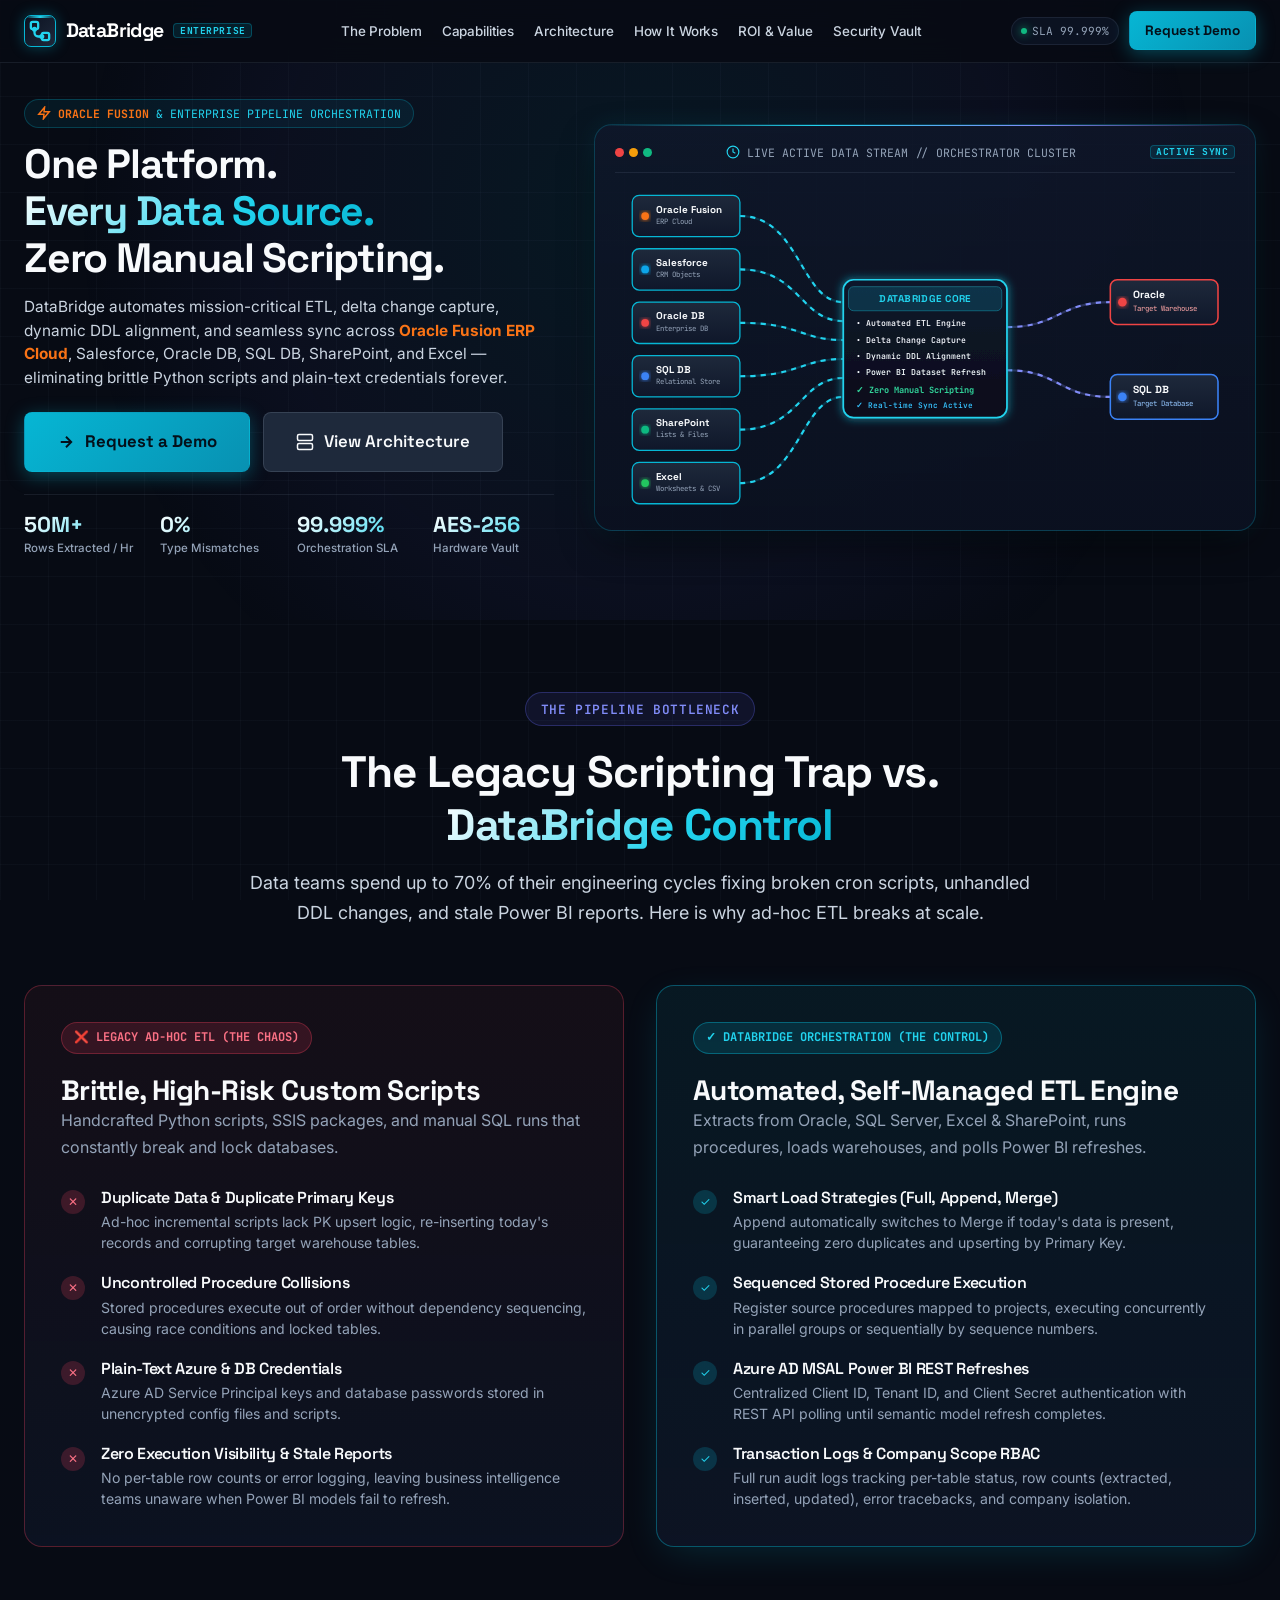
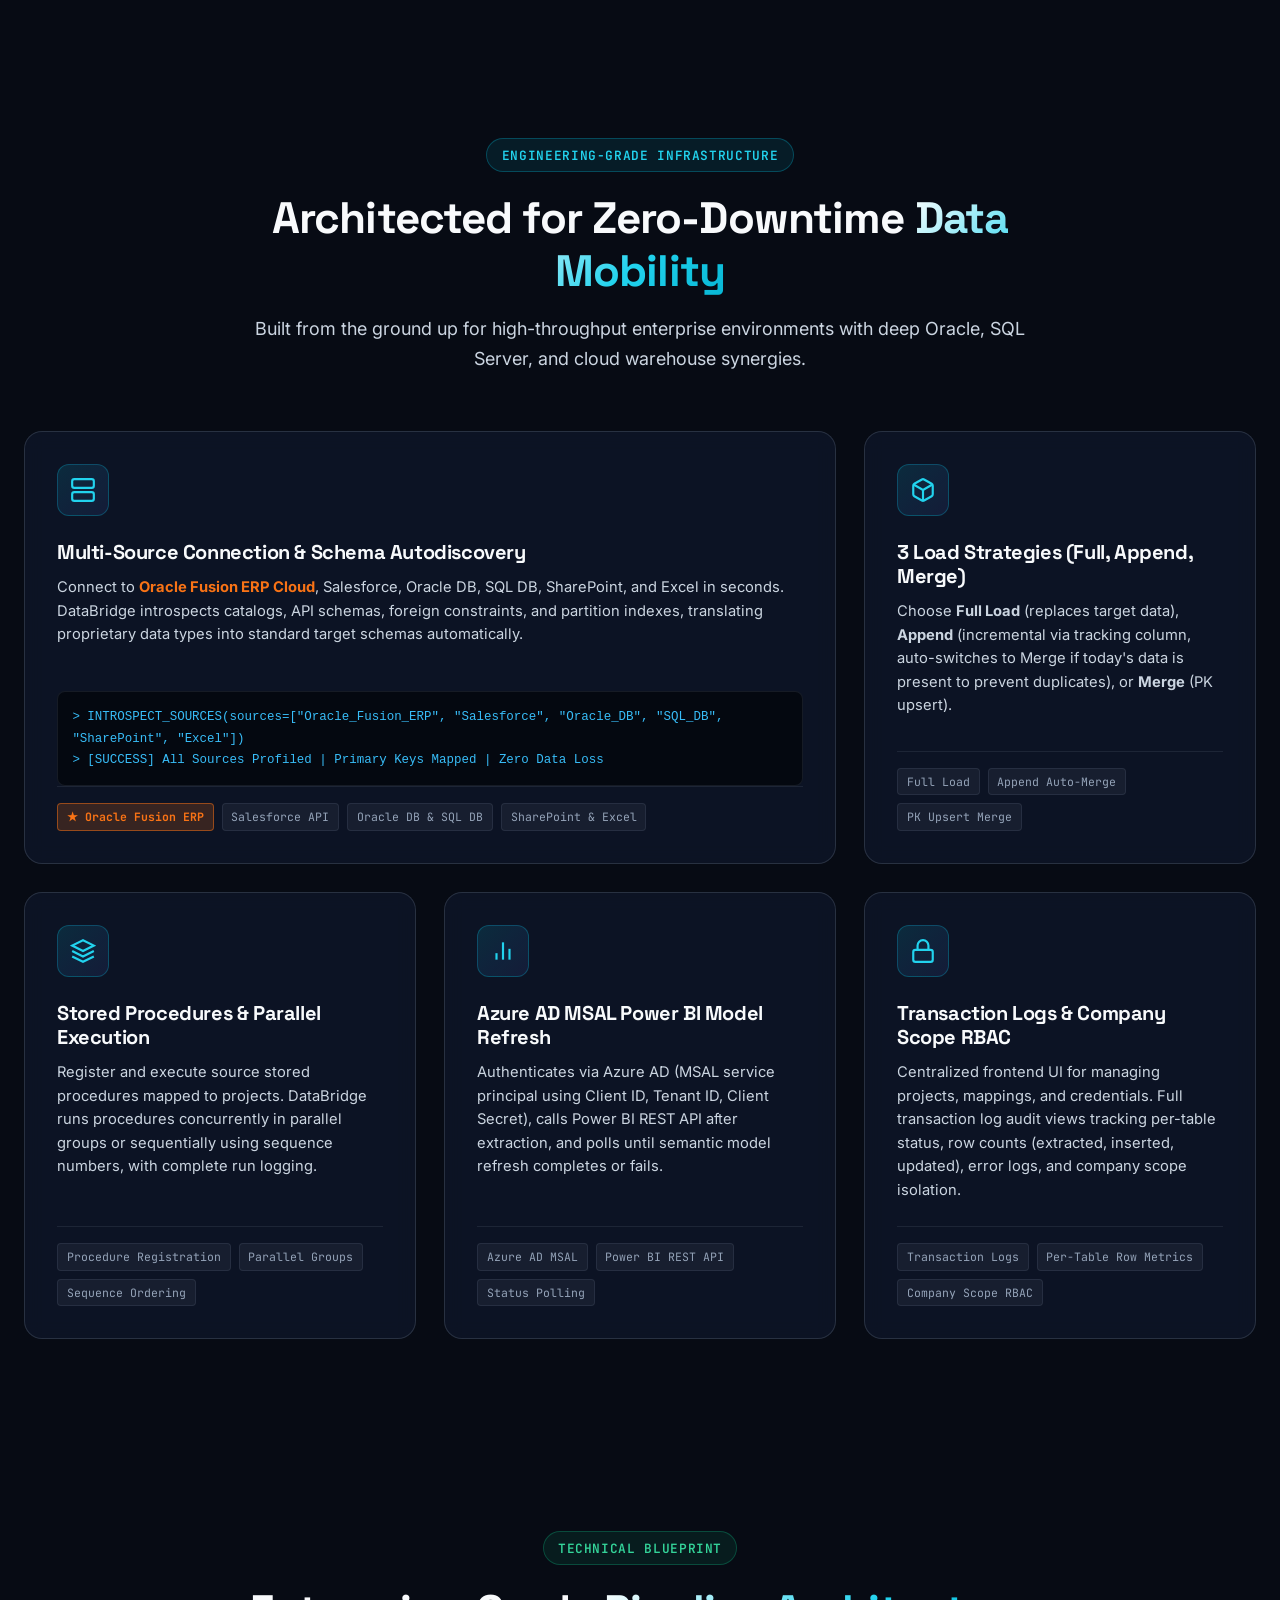
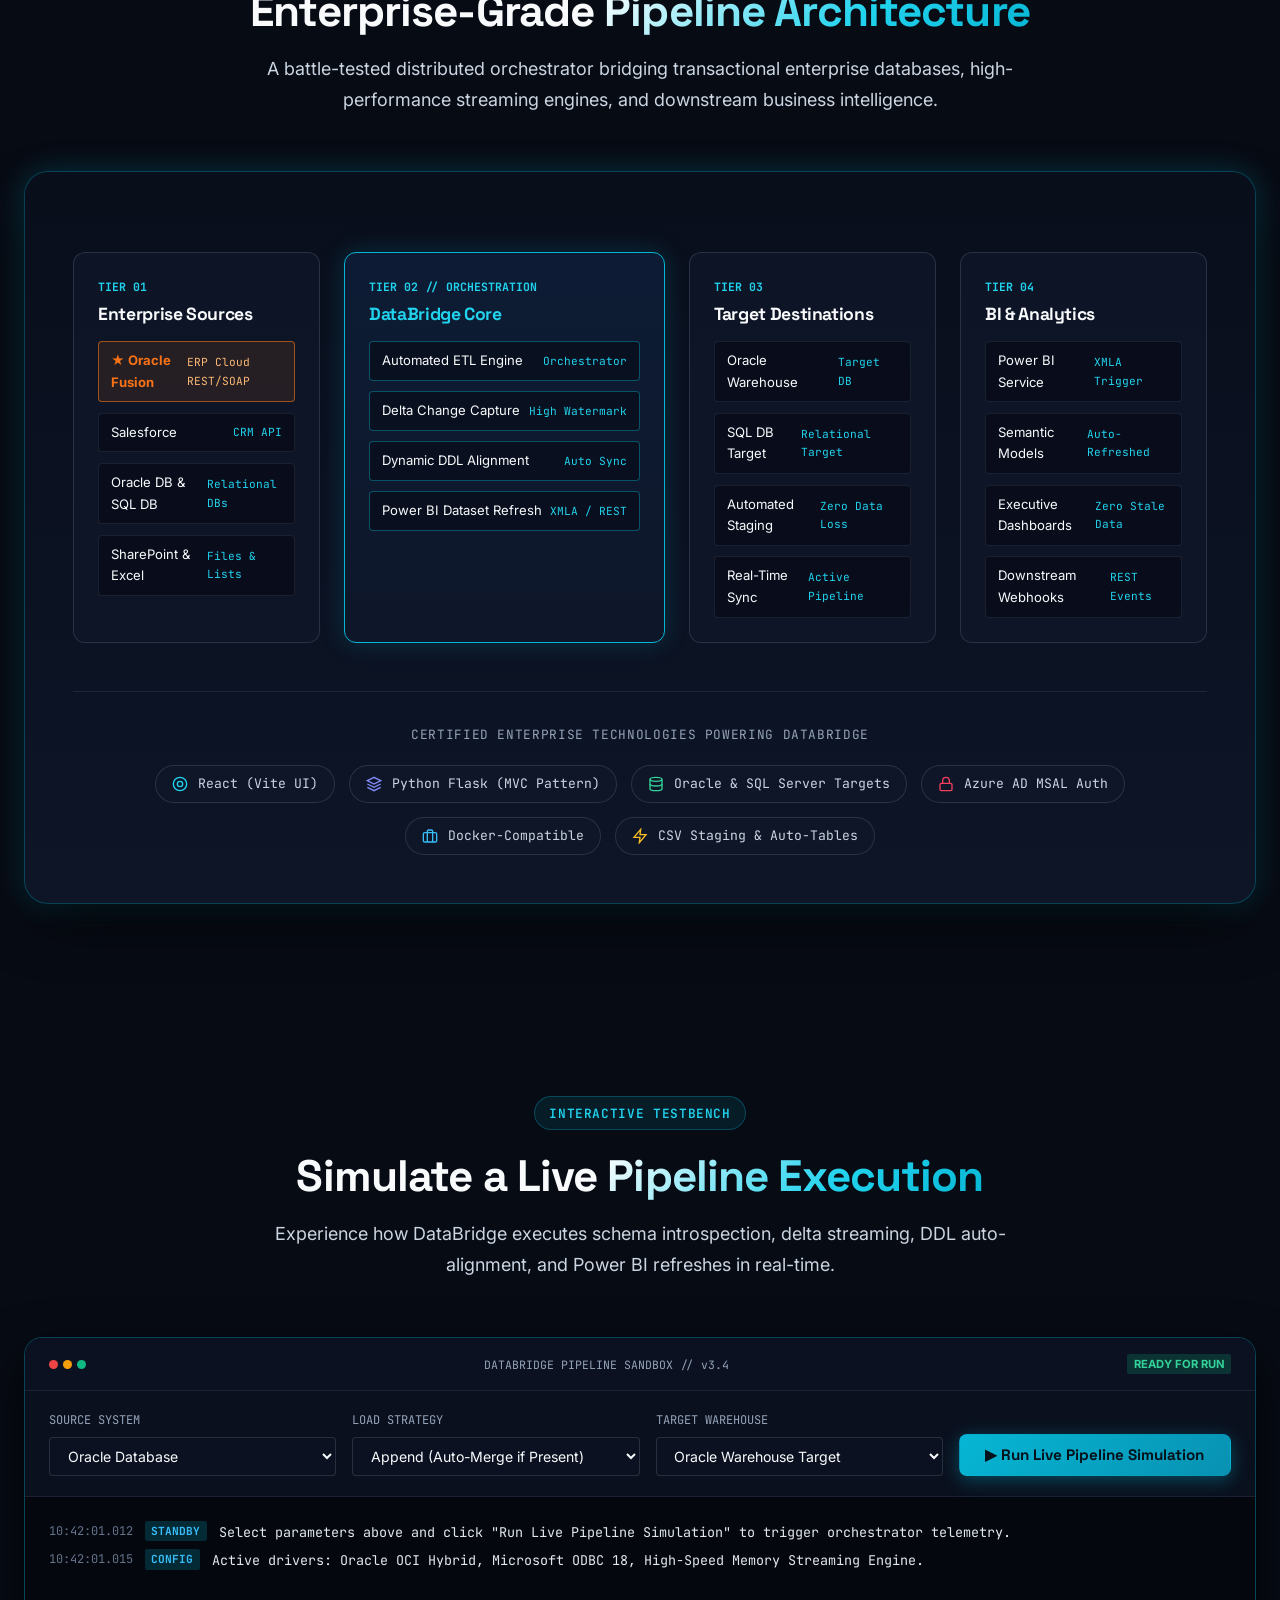
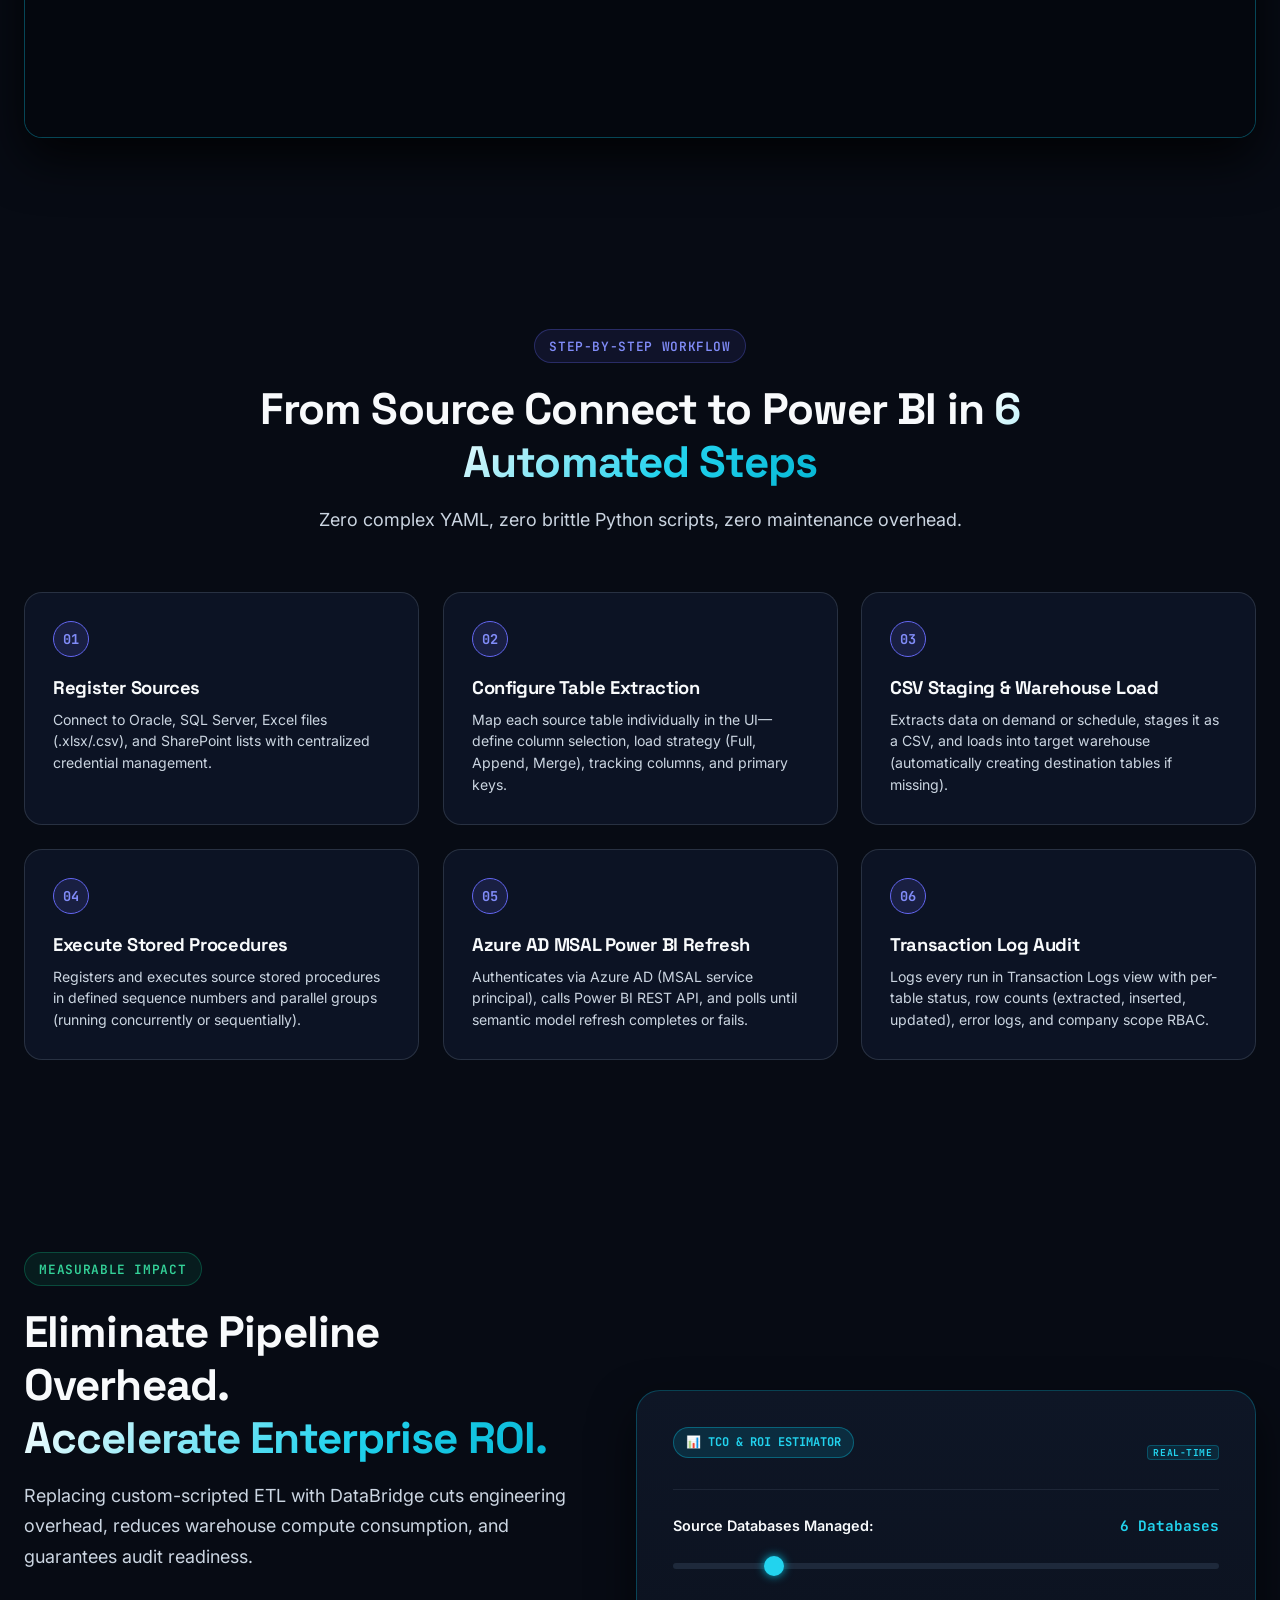
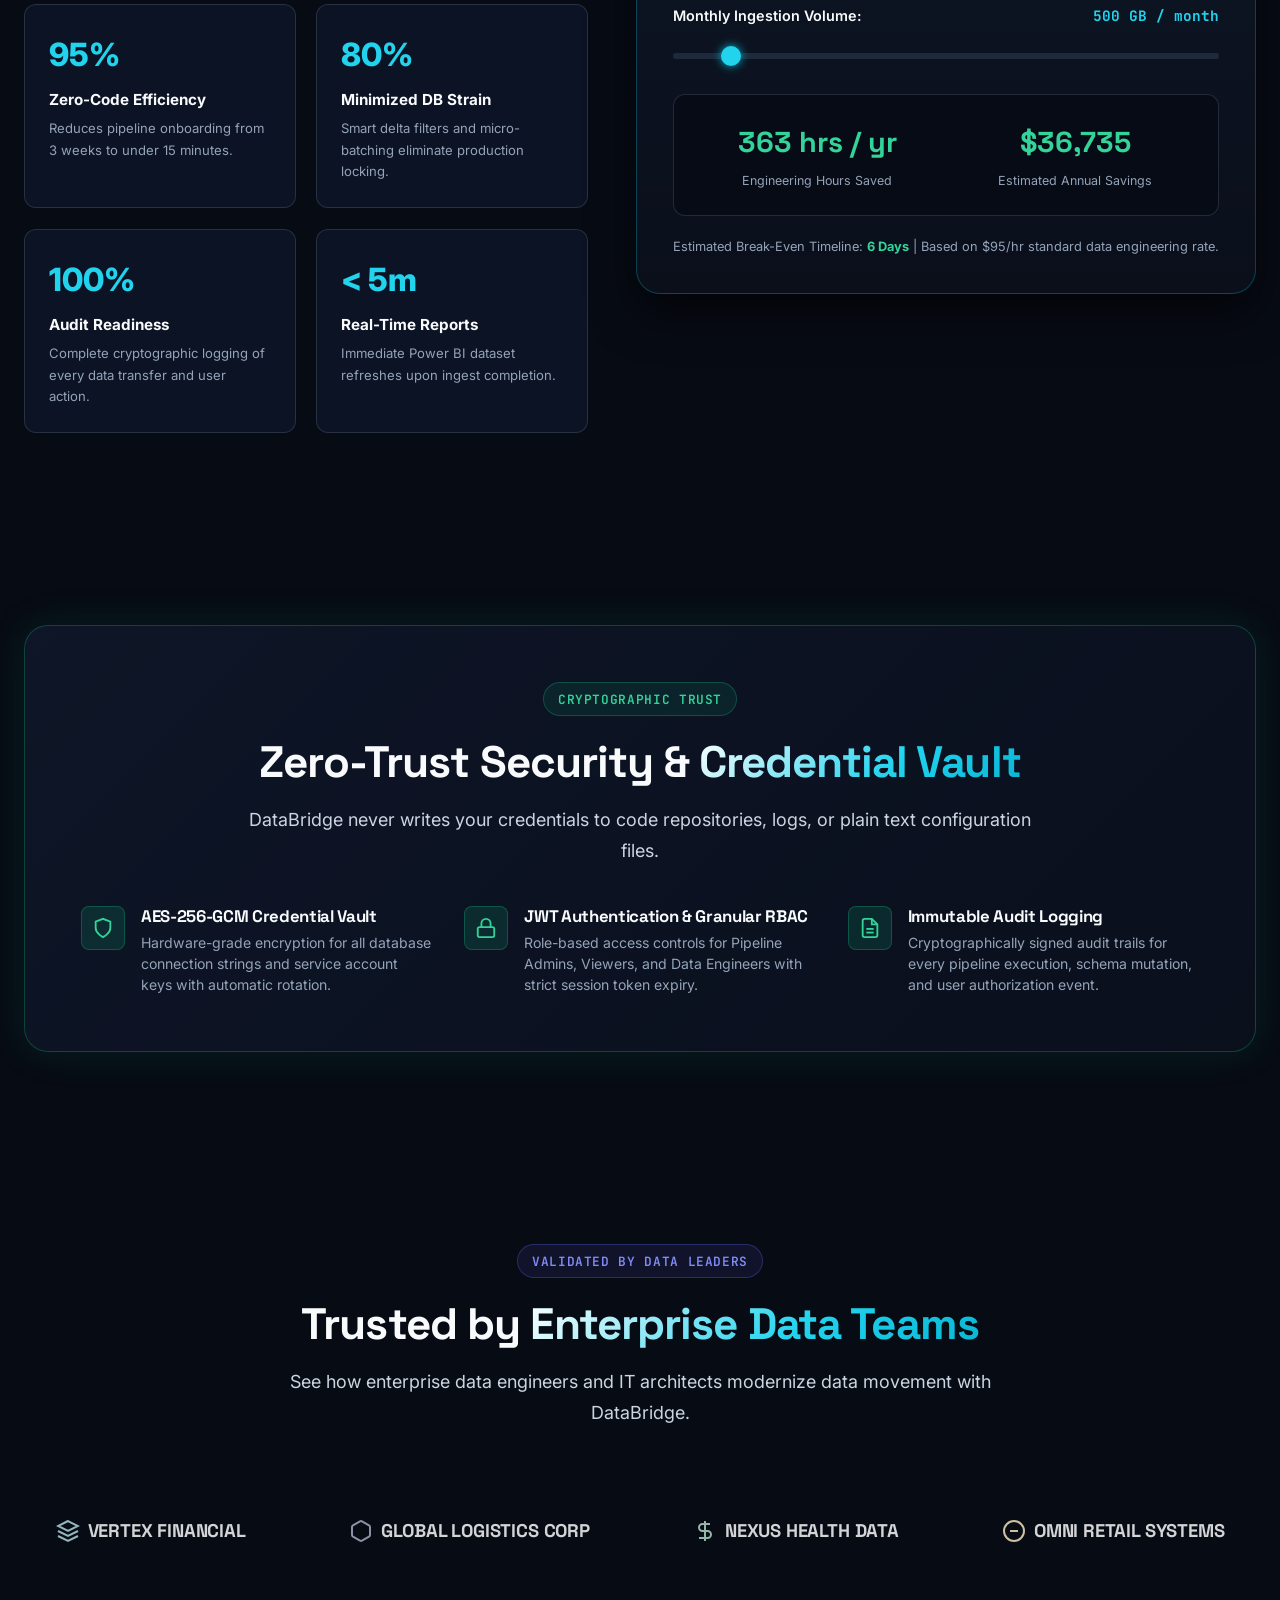
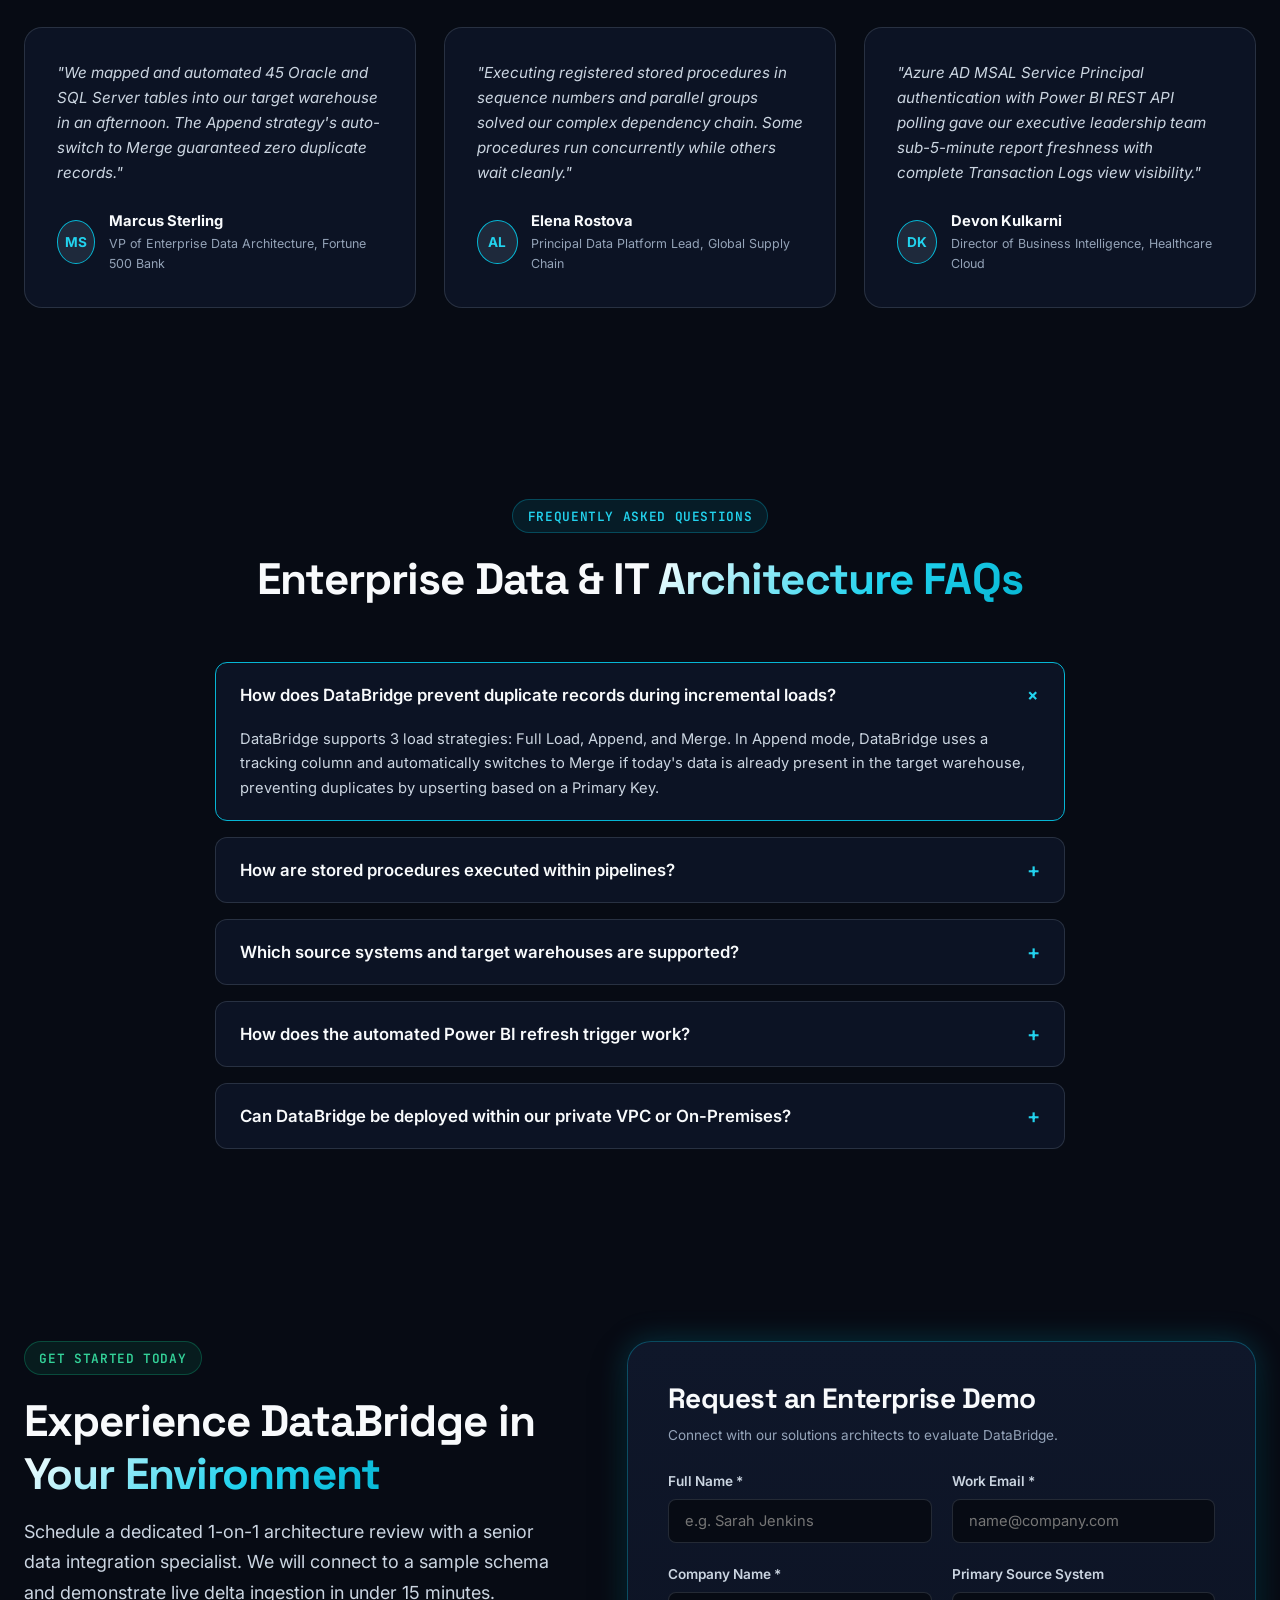
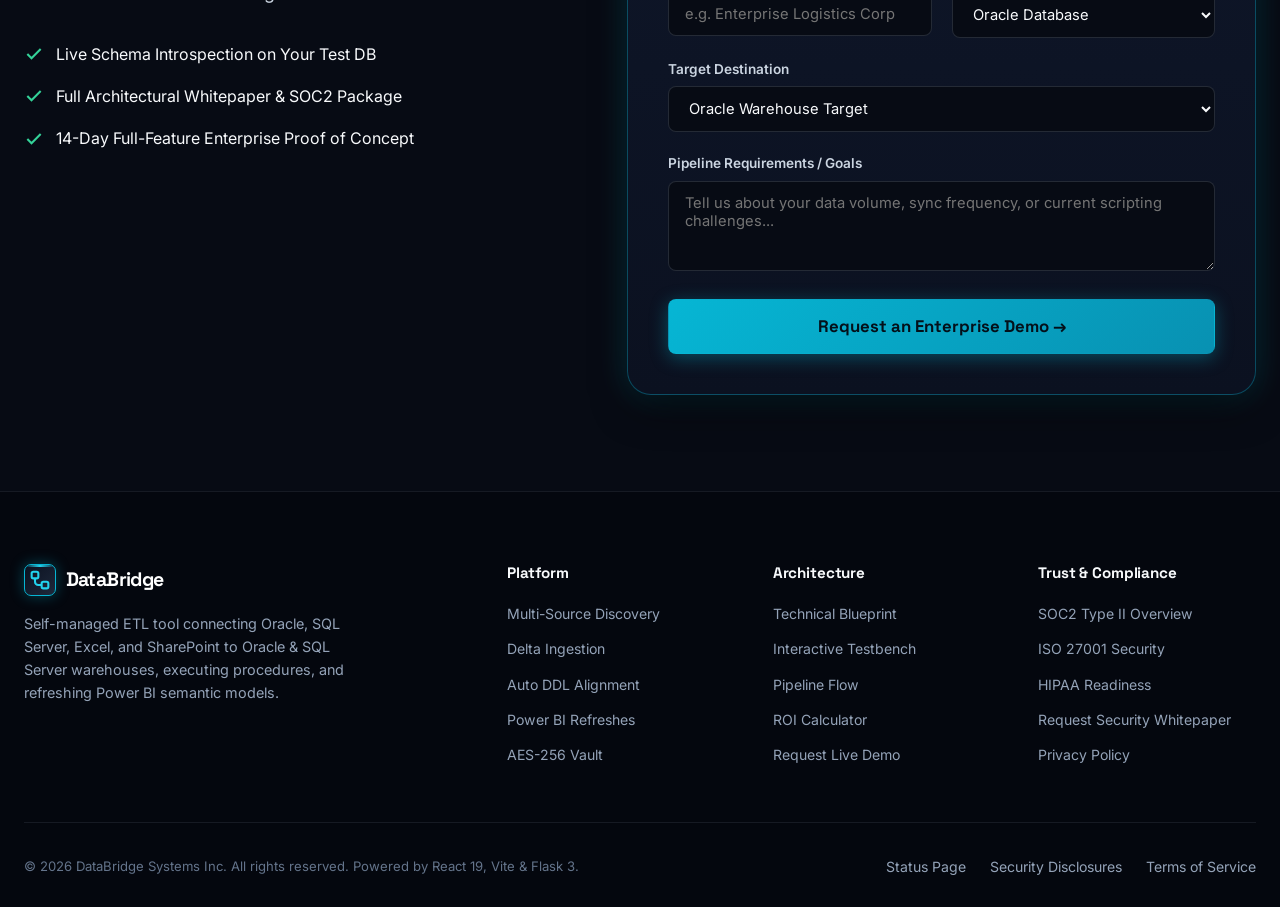
==== commit 4779e19e: "feat: implement interactive marketing website with preloader, pipeline simulator, and scroll-trigger" ====
--- a/website data bridge/index.html
+++ b/website data bridge/index.html
@@ -50,12 +50,6 @@
 </head>
 <body>
 
-  <!-- Top Announcement Bar -->
-  <div class="announcement-bar">
-    <span class="announcement-badge">NEW v3.4</span>
-    <span>Automated Snowflake DDL Evolution & Direct Power BI XMLA Refresh Engine is live.</span>
-    <a href="#capabilities" class="announcement-link">Explore Capabilities →</a>
-  </div>
 
   <!-- Sticky Navbar -->
   <header class="navbar">
@@ -164,10 +158,10 @@
           <!-- Left Hero Column -->
           <div class="hero-content">
             <div class="hero-badge hero-animate-badge">
-              <svg width="14" height="14" viewBox="0 0 24 24" fill="none" stroke="currentColor" stroke-width="2.5">
+              <svg width="14" height="14" viewBox="0 0 24 24" fill="none" stroke="#F97316" stroke-width="2.5">
                 <polygon points="13 2 3 14 12 14 11 22 21 10 12 10 13 2"></polygon>
               </svg>
-              <span>ENTERPRISE PIPELINE ORCHESTRATION</span>
+              <span><strong style="color: #F97316;">ORACLE FUSION</strong> &amp; ENTERPRISE PIPELINE ORCHESTRATION</span>
             </div>
 
             <h1 class="hero-title hero-animate-title">
@@ -177,7 +171,7 @@
             </h1>
 
             <p class="hero-subtitle hero-animate-subtitle">
-              DataBridge automates mission-critical ETL, delta change capture, dynamic warehouse DDL alignment, and Power BI semantic dataset refreshes across Oracle, SQL Server, and cloud warehouses — eliminating brittle Python scripts and plain-text credentials forever.
+              DataBridge automates mission-critical ETL, delta change capture, dynamic DDL alignment, and seamless sync across <strong style="color: #F97316;">Oracle Fusion ERP Cloud</strong>, Salesforce, Oracle DB, SQL DB, SharePoint, and Excel — eliminating brittle Python scripts and plain-text credentials forever.
             </p>
 
             <div class="hero-ctas hero-animate-ctas">
@@ -239,107 +233,134 @@
               </div>
 
               <!-- Animated SVG Pipeline Visualization -->
-              <svg class="pipeline-diagram-svg" viewBox="0 0 600 290" fill="none" xmlns="http://www.w3.org/2000/svg">
+              <svg class="pipeline-diagram-svg" viewBox="0 0 720 380" fill="none" xmlns="http://www.w3.org/2000/svg">
                 <defs>
-                  <linearGradient id="cyanGrad" x1="0%" y1="0%" x2="100%" y2="0%">
+                  <linearGradient id="cyanGrad" x1="0%" y1="0%" x2="100%" y2="100%">
                     <stop offset="0%" stop-color="#06B6D4" />
-                    <stop offset="100%" stop-color="#22D3EE" />
+                    <stop offset="100%" stop-color="#3B82F6" />
                   </linearGradient>
-                  <linearGradient id="indigoGrad" x1="0%" y1="0%" x2="100%" y2="0%">
-                    <stop offset="0%" stop-color="#6366F1" />
-                    <stop offset="100%" stop-color="#818CF8" />
+                  <linearGradient id="nodeBg" x1="0%" y1="0%" x2="0%" y2="100%">
+                    <stop offset="0%" stop-color="#1E293B" />
+                    <stop offset="100%" stop-color="#0F172A" />
+                  </linearGradient>
+                  <linearGradient id="coreBg" x1="0%" y1="0%" x2="0%" y2="100%">
+                    <stop offset="0%" stop-color="#0F172A" />
+                    <stop offset="100%" stop-color="#070D1B" />
                   </linearGradient>
                   <filter id="glowCyan" x="-20%" y="-20%" width="140%" height="140%">
-                    <feGaussianBlur stdDeviation="4" result="blur" />
+                    <feGaussianBlur stdDeviation="5" result="blur" />
+                    <feComposite in="SourceGraphic" in2="blur" operator="over" />
+                  </filter>
+                  <filter id="glowNode" x="-20%" y="-20%" width="140%" height="140%">
+                    <feGaussianBlur stdDeviation="3" result="blur" />
                     <feComposite in="SourceGraphic" in2="blur" operator="over" />
                   </filter>
                 </defs>
 
                 <!-- Connecting Stream Paths with Active Flow -->
-                <!-- Path 1: Source DBs to DataBridge Engine -->
-                <path d="M 120 70 C 180 70, 200 135, 250 135" stroke="rgba(6, 182, 212, 0.3)" stroke-width="2.5" fill="none" />
-                <path d="M 120 145 C 180 145, 200 140, 250 140" stroke="rgba(6, 182, 212, 0.3)" stroke-width="2.5" fill="none" />
-                <path d="M 120 220 C 180 220, 200 145, 250 145" stroke="rgba(6, 182, 212, 0.3)" stroke-width="2.5" fill="none" />
-
-                <!-- Flowing Animated Particles -->
-                <path d="M 120 70 C 180 70, 200 135, 250 135" stroke="#22D3EE" stroke-width="2.5" stroke-dasharray="6 6" class="stream-path-active" fill="none" />
-                <path d="M 120 145 C 180 145, 200 140, 250 140" stroke="#22D3EE" stroke-width="2.5" stroke-dasharray="6 6" class="stream-path-active" fill="none" />
-                <path d="M 120 220 C 180 220, 200 145, 250 145" stroke="#22D3EE" stroke-width="2.5" stroke-dasharray="6 6" class="stream-path-active" fill="none" />
-
-                <!-- Path 2: DataBridge Engine to Warehouse -->
-                <path d="M 390 135 C 430 135, 440 85, 475 85" stroke="rgba(99, 102, 241, 0.3)" stroke-width="2.5" fill="none" />
-                <path d="M 390 145 C 430 145, 440 205, 475 205" stroke="rgba(99, 102, 241, 0.3)" stroke-width="2.5" fill="none" />
-                <path d="M 390 135 C 430 135, 440 85, 475 85" stroke="#818CF8" stroke-width="2.5" stroke-dasharray="6 6" class="stream-path-active" fill="none" />
-                <path d="M 390 145 C 430 145, 440 205, 475 205" stroke="#818CF8" stroke-width="2.5" stroke-dasharray="6 6" class="stream-path-active" fill="none" />
-
-                <!-- SOURCE NODES (Left Tier) -->
+                <!-- Left Sources to Center Engine -->
+                <path d="M 145 36 C 215 36, 215 136, 265 136" stroke="rgba(6, 182, 212, 0.2)" stroke-width="2.5" fill="none" />
+                <path d="M 145 98 C 215 98, 215 158, 265 158" stroke="rgba(6, 182, 212, 0.2)" stroke-width="2.5" fill="none" />
+                <path d="M 145 160 C 215 160, 215 180, 265 180" stroke="rgba(6, 182, 212, 0.2)" stroke-width="2.5" fill="none" />
+                <path d="M 145 222 C 215 222, 215 202, 265 202" stroke="rgba(6, 182, 212, 0.2)" stroke-width="2.5" fill="none" />
+                <path d="M 145 284 C 215 284, 215 224, 265 224" stroke="rgba(6, 182, 212, 0.2)" stroke-width="2.5" fill="none" />
+                <path d="M 145 346 C 215 346, 215 246, 265 246" stroke="rgba(6, 182, 212, 0.2)" stroke-width="2.5" fill="none" />
+
+                <!-- Flowing Animated Stream Particles -->
+                <path d="M 145 36 C 215 36, 215 136, 265 136" stroke="#22D3EE" stroke-width="2.5" stroke-dasharray="6 6" class="stream-path-active" fill="none" />
+                <path d="M 145 98 C 215 98, 215 158, 265 158" stroke="#22D3EE" stroke-width="2.5" stroke-dasharray="6 6" class="stream-path-active" fill="none" />
+                <path d="M 145 160 C 215 160, 215 180, 265 180" stroke="#22D3EE" stroke-width="2.5" stroke-dasharray="6 6" class="stream-path-active" fill="none" />
+                <path d="M 145 222 C 215 222, 215 202, 265 202" stroke="#22D3EE" stroke-width="2.5" stroke-dasharray="6 6" class="stream-path-active" fill="none" />
+                <path d="M 145 284 C 215 284, 215 224, 265 224" stroke="#22D3EE" stroke-width="2.5" stroke-dasharray="6 6" class="stream-path-active" fill="none" />
+                <path d="M 145 346 C 215 346, 215 246, 265 246" stroke="#22D3EE" stroke-width="2.5" stroke-dasharray="6 6" class="stream-path-active" fill="none" />
+
+                <!-- Center Engine to Right Targets (Oracle & SQL DB) -->
+                <path d="M 455 165 C 515 165, 515 136, 575 136" stroke="rgba(129, 140, 248, 0.25)" stroke-width="2.5" fill="none" />
+                <path d="M 455 215 C 515 215, 515 246, 575 246" stroke="rgba(129, 140, 248, 0.25)" stroke-width="2.5" fill="none" />
+                <path d="M 455 165 C 515 165, 515 136, 575 136" stroke="#818CF8" stroke-width="2.5" stroke-dasharray="6 6" class="stream-path-active" fill="none" />
+                <path d="M 455 215 C 515 215, 515 246, 575 246" stroke="#818CF8" stroke-width="2.5" stroke-dasharray="6 6" class="stream-path-active" fill="none" />
+
+                <!-- SOURCE NODES (Left Tier - 6 Items) -->
+                <!-- Node 1: Oracle Fusion -->
+                <g class="pulse-node">
+                  <rect x="20" y="12" width="125" height="48" rx="8" fill="url(#nodeBg)" stroke="#06B6D4" stroke-width="1.5" />
+                  <circle cx="35" cy="36" r="4.5" fill="#F97316" filter="url(#glowNode)" />
+                  <text x="48" y="32" fill="#F8FAFC" font-family="'Space Grotesk', sans-serif" font-size="11.5" font-weight="700">Oracle Fusion</text>
+                  <text x="48" y="45" fill="#94A3B8" font-family="'JetBrains Mono', monospace" font-size="8.5">ERP Cloud</text>
+                </g>
+
+                <!-- Node 2: Salesforce -->
+                <g class="pulse-node">
+                  <rect x="20" y="74" width="125" height="48" rx="8" fill="url(#nodeBg)" stroke="#06B6D4" stroke-width="1.5" />
+                  <circle cx="35" cy="98" r="4.5" fill="#0EA5E9" filter="url(#glowNode)" />
+                  <text x="48" y="94" fill="#F8FAFC" font-family="'Space Grotesk', sans-serif" font-size="11.5" font-weight="700">Salesforce</text>
+                  <text x="48" y="107" fill="#94A3B8" font-family="'JetBrains Mono', monospace" font-size="8.5">CRM Objects</text>
+                </g>
+
+                <!-- Node 3: Oracle DB -->
+                <g class="pulse-node">
+                  <rect x="20" y="136" width="125" height="48" rx="8" fill="url(#nodeBg)" stroke="#06B6D4" stroke-width="1.5" />
+                  <circle cx="35" cy="160" r="4.5" fill="#EF4444" filter="url(#glowNode)" />
+                  <text x="48" y="156" fill="#F8FAFC" font-family="'Space Grotesk', sans-serif" font-size="11.5" font-weight="700">Oracle DB</text>
+                  <text x="48" y="169" fill="#94A3B8" font-family="'JetBrains Mono', monospace" font-size="8.5">Enterprise DB</text>
+                </g>
+
+                <!-- Node 4: SQL DB -->
+                <g class="pulse-node">
+                  <rect x="20" y="198" width="125" height="48" rx="8" fill="url(#nodeBg)" stroke="#06B6D4" stroke-width="1.5" />
+                  <circle cx="35" cy="222" r="4.5" fill="#3B82F6" filter="url(#glowNode)" />
+                  <text x="48" y="218" fill="#F8FAFC" font-family="'Space Grotesk', sans-serif" font-size="11.5" font-weight="700">SQL DB</text>
+                  <text x="48" y="231" fill="#94A3B8" font-family="'JetBrains Mono', monospace" font-size="8.5">Relational Store</text>
+                </g>
+
+                <!-- Node 5: SharePoint -->
+                <g class="pulse-node">
+                  <rect x="20" y="260" width="125" height="48" rx="8" fill="url(#nodeBg)" stroke="#06B6D4" stroke-width="1.5" />
+                  <circle cx="35" cy="284" r="4.5" fill="#10B981" filter="url(#glowNode)" />
+                  <text x="48" y="280" fill="#F8FAFC" font-family="'Space Grotesk', sans-serif" font-size="11.5" font-weight="700">SharePoint</text>
+                  <text x="48" y="293" fill="#94A3B8" font-family="'JetBrains Mono', monospace" font-size="8.5">Lists &amp; Files</text>
+                </g>
+
+                <!-- Node 6: Excel -->
+                <g class="pulse-node">
+                  <rect x="20" y="322" width="125" height="48" rx="8" fill="url(#nodeBg)" stroke="#06B6D4" stroke-width="1.5" />
+                  <circle cx="35" cy="346" r="4.5" fill="#22C55E" filter="url(#glowNode)" />
+                  <text x="48" y="342" fill="#F8FAFC" font-family="'Space Grotesk', sans-serif" font-size="11.5" font-weight="700">Excel</text>
+                  <text x="48" y="355" fill="#94A3B8" font-family="'JetBrains Mono', monospace" font-size="8.5">Worksheets &amp; CSV</text>
+                </g>
+
+                <!-- CENTER NODE: DATABRIDGE CORE -->
+                <g filter="url(#glowCyan)">
+                  <rect x="265" y="110" width="190" height="160" rx="12" fill="url(#coreBg)" stroke="#22D3EE" stroke-width="2" />
+                  <rect x="271" y="118" width="178" height="28" rx="6" fill="rgba(6, 182, 212, 0.18)" stroke="rgba(34, 211, 238, 0.4)" stroke-width="1" />
+                  <text x="360" y="136" fill="#22D3EE" text-anchor="middle" font-family="'Space Grotesk', sans-serif" font-size="11.5" font-weight="800" letter-spacing="0.5">DATABRIDGE CORE</text>
+                  <text x="280" y="164" fill="#F1F5F9" font-family="'JetBrains Mono', monospace" font-size="9.5" font-weight="600">• Automated ETL Engine</text>
+                  <text x="280" y="183" fill="#F1F5F9" font-family="'JetBrains Mono', monospace" font-size="9.5" font-weight="600">• Delta Change Capture</text>
+                  <text x="280" y="202" fill="#F1F5F9" font-family="'JetBrains Mono', monospace" font-size="9.5" font-weight="600">• Dynamic DDL Alignment</text>
+                  <text x="280" y="221" fill="#F1F5F9" font-family="'JetBrains Mono', monospace" font-size="9.5" font-weight="600">• Power BI Dataset Refresh</text>
+                  <text x="280" y="242" fill="#34D399" font-family="'JetBrains Mono', monospace" font-size="10" font-weight="700">✓ Zero Manual Scripting</text>
+                  <text x="280" y="259" fill="#38BDF8" font-family="'JetBrains Mono', monospace" font-size="9" font-weight="600">✓ Real-time Sync Active</text>
+                </g>
+
+                <!-- DESTINATION NODES (Right Tier - 2 Items) -->
                 <!-- Node 1: Oracle -->
                 <g class="pulse-node">
-                  <rect x="20" y="48" width="100" height="44" rx="7" fill="#0F172A" stroke="#06B6D4" stroke-width="1.5" />
-                  <circle cx="34" cy="70" r="4.5" fill="#EF4444" />
-                  <text x="46" y="67" fill="#F8FAFC" font-family="'Space Grotesk', sans-serif" font-size="10" font-weight="700">Oracle 19c</text>
-                  <text x="46" y="80" fill="#94A3B8" font-family="'JetBrains Mono', monospace" font-size="7.5">GL_JE_LINES</text>
+                  <rect x="575" y="110" width="125" height="52" rx="8" fill="url(#nodeBg)" stroke="#EF4444" stroke-width="1.8" />
+                  <circle cx="589" cy="136" r="5" fill="#EF4444" filter="url(#glowNode)" />
+                  <text x="601" y="131" fill="#F8FAFC" font-family="'Space Grotesk', sans-serif" font-size="12" font-weight="700">Oracle</text>
+                  <text x="601" y="146" fill="#FCA5A5" font-family="'JetBrains Mono', monospace" font-size="8.5">Target Warehouse</text>
                 </g>
 
-                <!-- Node 2: SQL Server -->
+                <!-- Node 2: SQL DB -->
                 <g class="pulse-node">
-                  <rect x="20" y="122" width="100" height="44" rx="7" fill="#0F172A" stroke="#06B6D4" stroke-width="1.5" />
-                  <circle cx="34" cy="144" r="4.5" fill="#3B82F6" />
-                  <text x="46" y="141" fill="#F8FAFC" font-family="'Space Grotesk', sans-serif" font-size="10" font-weight="700">SQL Server</text>
-                  <text x="46" y="154" fill="#94A3B8" font-family="'JetBrains Mono', monospace" font-size="7.5">FactOrders</text>
-                </g>
-
-                <!-- Node 3: PostgreSQL -->
-                <g class="pulse-node">
-                  <rect x="20" y="196" width="100" height="44" rx="7" fill="#0F172A" stroke="#06B6D4" stroke-width="1.5" />
-                  <circle cx="34" cy="218" r="4.5" fill="#38BDF8" />
-                  <text x="46" y="215" fill="#F8FAFC" font-family="'Space Grotesk', sans-serif" font-size="10" font-weight="700">Postgres 16</text>
-                  <text x="46" y="228" fill="#94A3B8" font-family="'JetBrains Mono', monospace" font-size="7.5">UserEvents</text>
-                </g>
-
-                <!-- CENTER NODE: DataBridge Orchestrator -->
-                <g filter="url(#glowCyan)">
-                  <rect x="250" y="95" width="140" height="85" rx="10" fill="#0B132B" stroke="#22D3EE" stroke-width="1.8" />
-                  <rect x="255" y="100" width="130" height="22" rx="4" fill="rgba(6, 182, 212, 0.15)" />
-                  <text x="320" y="115" fill="#22D3EE" text-anchor="middle" font-family="'Space Grotesk', sans-serif" font-size="10" font-weight="800">DATABRIDGE CORE</text>
-                  <text x="264" y="136" fill="#F8FAFC" font-family="'JetBrains Mono', monospace" font-size="8">• Auto Schema Profiler</text>
-                  <text x="264" y="150" fill="#F8FAFC" font-family="'JetBrains Mono', monospace" font-size="8">• High-Water Delta Engine</text>
-                  <text x="264" y="164" fill="#34D399" font-family="'JetBrains Mono', monospace" font-size="8">✓ Auto DDL Dynamic Sync</text>
-                </g>
-
-                <!-- DESTINATION NODES (Right Tier) -->
-                <!-- Node 4: Snowflake / Warehouse -->
-                <g class="pulse-node">
-                  <rect x="475" y="62" width="110" height="46" rx="7" fill="#0F172A" stroke="#818CF8" stroke-width="1.5" />
-                  <circle cx="489" cy="85" r="4.5" fill="#38BDF8" />
-                  <text x="500" y="81" fill="#F8FAFC" font-family="'Space Grotesk', sans-serif" font-size="10" font-weight="700">Snowflake</text>
-                  <text x="500" y="94" fill="#94A3B8" font-family="'JetBrains Mono', monospace" font-size="7.5">PROD_WAREHOUSE</text>
-                </g>
-
-                <!-- Node 5: Power BI Semantic Refreshes -->
-                <g class="pulse-node">
-                  <rect x="475" y="180" width="110" height="46" rx="7" fill="#0F172A" stroke="#F59E0B" stroke-width="1.5" />
-                  <circle cx="489" cy="203" r="4.5" fill="#F59E0B" />
-                  <text x="500" y="199" fill="#F8FAFC" font-family="'Space Grotesk', sans-serif" font-size="10" font-weight="700">Power BI</text>
-                  <text x="500" y="212" fill="#34D399" font-family="'JetBrains Mono', monospace" font-size="7.5">XMLA Auto Refresh</text>
+                  <rect x="575" y="220" width="125" height="52" rx="8" fill="url(#nodeBg)" stroke="#3B82F6" stroke-width="1.8" />
+                  <circle cx="589" cy="246" r="5" fill="#3B82F6" filter="url(#glowNode)" />
+                  <text x="601" y="241" fill="#F8FAFC" font-family="'Space Grotesk', sans-serif" font-size="12" font-weight="700">SQL DB</text>
+                  <text x="601" y="256" fill="#93C5FD" font-family="'JetBrains Mono', monospace" font-size="8.5">Target Database</text>
                 </g>
               </svg>
 
-              <!-- Telemetry Status Strip -->
-              <div class="pipeline-telemetry-strip">
-                <div class="telemetry-item">
-                  <span>Stream Protocol:</span>
-                  <span class="telemetry-val">PyArrow / JDBC</span>
-                </div>
-                <div class="telemetry-item">
-                  <span>Ingestion Rate:</span>
-                  <span class="telemetry-val" id="sim-throughput">142.5 MB/s</span>
-                </div>
-                <div class="telemetry-item">
-                  <span>Data Loss:</span>
-                  <span class="telemetry-val" style="color: #34D399;">0.0000%</span>
-                </div>
-              </div>
+
             </div>
           </div>
 
@@ -366,38 +387,38 @@
           <div class="comparison-card chaos" data-reveal="fade-right">
             <span class="card-badge bad">❌ LEGACY AD-HOC ETL (THE CHAOS)</span>
             <h3>Brittle, High-Risk Custom Scripts</h3>
-            <p class="text-muted">Handcrafted Python, SSIS packages, and cron runners that constantly require emergency patches.</p>
+            <p class="text-muted">Handcrafted Python scripts, SSIS packages, and manual SQL runs that constantly break and lock databases.</p>
 
             <div class="comparison-list">
               <div class="comparison-item">
                 <div class="comparison-icon bad">✕</div>
                 <div class="comparison-text">
-                  <h4>Silent Schema Breakages</h4>
-                  <p>Upstream DBAs add or alter a column in Oracle/SQL Server, causing downstream staging loads to fail silently.</p>
+                  <h4>Duplicate Data & Duplicate Primary Keys</h4>
+                  <p>Ad-hoc incremental scripts lack PK upsert logic, re-inserting today's records and corrupting target warehouse tables.</p>
                 </div>
               </div>
 
               <div class="comparison-item">
                 <div class="comparison-icon bad">✕</div>
                 <div class="comparison-text">
-                  <h4>Plain-Text Credential Vulnerabilities</h4>
-                  <p>Database passwords stored in unencrypted `.env` files, config scripts, and developer workstations.</p>
+                  <h4>Uncontrolled Procedure Collisions</h4>
+                  <p>Stored procedures execute out of order without dependency sequencing, causing race conditions and locked tables.</p>
                 </div>
               </div>
 
               <div class="comparison-item">
                 <div class="comparison-icon bad">✕</div>
                 <div class="comparison-text">
-                  <h4>Severe Production DB Strain</h4>
-                  <p>Unoptimized full table scans lock transactional ERP databases during peak business hours.</p>
+                  <h4>Plain-Text Azure & DB Credentials</h4>
+                  <p>Azure AD Service Principal keys and database passwords stored in unencrypted config files and scripts.</p>
                 </div>
               </div>
 
               <div class="comparison-item">
                 <div class="comparison-icon bad">✕</div>
                 <div class="comparison-text">
-                  <h4>Stale Executive Dashboards</h4>
-                  <p>Business intelligence teams wait hours for manual data pipeline re-runs after unexpected ETL halts.</p>
+                  <h4>Zero Execution Visibility & Stale Reports</h4>
+                  <p>No per-table row counts or error logging, leaving business intelligence teams unaware when Power BI models fail to refresh.</p>
                 </div>
               </div>
             </div>
@@ -406,39 +427,39 @@
           <!-- Control Card (With DataBridge) -->
           <div class="comparison-card control" data-reveal="fade-left">
             <span class="card-badge good">✓ DATABRIDGE ORCHESTRATION (THE CONTROL)</span>
-            <h3>Automated, Resilient & Deterministic</h3>
-            <p class="text-muted">Enterprise-grade multi-source ingestion engine with zero code maintenance and sub-second failover.</p>
+            <h3>Automated, Self-Managed ETL Engine</h3>
+            <p class="text-muted">Extracts from Oracle, SQL Server, Excel & SharePoint, runs procedures, loads warehouses, and polls Power BI refreshes.</p>
 
             <div class="comparison-list">
               <div class="comparison-item">
                 <div class="comparison-icon good">✓</div>
                 <div class="comparison-text">
-                  <h4>Dynamic Auto DDL Alignment</h4>
-                  <p>Non-destructive schema evolution detects column additions and type widenings, syncing warehouse tables instantly.</p>
+                  <h4>Smart Load Strategies (Full, Append, Merge)</h4>
+                  <p>Append automatically switches to Merge if today's data is present, guaranteeing zero duplicates and upserting by Primary Key.</p>
                 </div>
               </div>
 
               <div class="comparison-item">
                 <div class="comparison-icon good">✓</div>
                 <div class="comparison-text">
-                  <h4>AES-256 Encrypted Credential Vault</h4>
-                  <p>Zero plaintext secrets. Hardware-level cryptographic isolation with role-based JWT access controls.</p>
+                  <h4>Sequenced Stored Procedure Execution</h4>
+                  <p>Register source procedures mapped to projects, executing concurrently in parallel groups or sequentially by sequence numbers.</p>
                 </div>
               </div>
 
               <div class="comparison-item">
                 <div class="comparison-icon good">✓</div>
                 <div class="comparison-text">
-                  <h4>High-Watermark Delta Ingestion</h4>
-                  <p>Extracts only updated rows using indexed timestamps and change tracking, reducing network load by 80%.</p>
+                  <h4>Azure AD MSAL Power BI REST Refreshes</h4>
+                  <p>Centralized Client ID, Tenant ID, and Client Secret authentication with REST API polling until semantic model refresh completes.</p>
                 </div>
               </div>
 
               <div class="comparison-item">
                 <div class="comparison-icon good">✓</div>
                 <div class="comparison-text">
-                  <h4>Automated Power BI XMLA Triggers</h4>
-                  <p>Downstream semantic models refresh the moment ingestion validates, delivering real-time decision intelligence.</p>
+                  <h4>Transaction Logs & Company Scope RBAC</h4>
+                  <p>Full run audit logs tracking per-table status, row counts (extracted, inserted, updated), error tracebacks, and company isolation.</p>
                 </div>
               </div>
             </div>
@@ -475,21 +496,21 @@
             </div>
             <h3 class="capability-title">Multi-Source Connection & Schema Autodiscovery</h3>
             <p class="capability-desc">
-              Connect to Oracle (11g through 21c), Microsoft SQL Server, PostgreSQL, MySQL, and legacy ERP systems in seconds. DataBridge introspects database catalogs, primary keys, foreign constraints, partition indexes, and translates proprietary data types into standard cloud-native schemas automatically.
+              Connect to <strong style="color: #F97316;">Oracle Fusion ERP Cloud</strong>, Salesforce, Oracle DB, SQL DB, SharePoint, and Excel in seconds. DataBridge introspects catalogs, API schemas, foreign constraints, and partition indexes, translating proprietary data types into standard target schemas automatically.
             </p>
             <div class="capability-interactive-preview">
-              <code>&gt; INTROSPECT_SOURCE(driver="Oracle-21c", catalog="FIN_PROD") <br>
-              &gt; [SUCCESS] 428 Tables Profiled | Primary Keys Mapped | Zero Data Loss</code>
+              <code>&gt; INTROSPECT_SOURCES(sources=["Oracle_Fusion_ERP", "Salesforce", "Oracle_DB", "SQL_DB", "SharePoint", "Excel"]) <br>
+              &gt; [SUCCESS] All Sources Profiled | Primary Keys Mapped | Zero Data Loss</code>
             </div>
             <div class="capability-tags">
-              <span class="capability-tag">Oracle OCI</span>
-              <span class="capability-tag">MS SQL ODBC 18</span>
-              <span class="capability-tag">Postgres WAL</span>
-              <span class="capability-tag">Type Translation</span>
-            </div>
-          </div>
-
-          <!-- Capability 2: Intelligent Extraction Strategies -->
+              <span class="capability-tag" style="background: rgba(249, 115, 22, 0.18); border-color: rgba(249, 115, 22, 0.5); color: #F97316; font-weight: 700;">★ Oracle Fusion ERP</span>
+              <span class="capability-tag">Salesforce API</span>
+              <span class="capability-tag">Oracle DB &amp; SQL DB</span>
+              <span class="capability-tag">SharePoint &amp; Excel</span>
+            </div>
+          </div>
+
+          <!-- Capability 2: 3 Configurable Load Strategies per Table -->
           <div class="capability-card" data-reveal="fade-up" style="transition-delay: 0.15s;">
             <div class="capability-icon-box">
               <svg width="26" height="26" viewBox="0 0 24 24" fill="none" stroke="currentColor" stroke-width="2">
@@ -498,36 +519,38 @@
                 <line x1="12" y1="22.08" x2="12" y2="12"></line>
               </svg>
             </div>
-            <h3 class="capability-title">Intelligent High-Performance Extraction</h3>
+            <h3 class="capability-title">3 Load Strategies (Full, Append, Merge)</h3>
             <p class="capability-desc">
-              Choose from <strong>Full Snapshot Load</strong>, <strong>High-Watermark Delta Sync</strong>, <strong>Smart Merge Override</strong>, and <strong>Bulk-Streamed Staging</strong>. PyArrow in-memory serialization eliminates disk I/O bottlenecks.
+              Choose <strong>Full Load</strong> (replaces target data), <strong>Append</strong> (incremental via tracking column, auto-switches to Merge if today's data is present to prevent duplicates), or <strong>Merge</strong> (PK upsert).
             </p>
             <div class="capability-tags">
-              <span class="capability-tag">Delta Capture</span>
-              <span class="capability-tag">PyArrow Buffering</span>
-              <span class="capability-tag">Collision Resolution</span>
-            </div>
-          </div>
-
-          <!-- Capability 3: Automated Warehouse DDL Alignment -->
+              <span class="capability-tag">Full Load</span>
+              <span class="capability-tag">Append Auto-Merge</span>
+              <span class="capability-tag">PK Upsert Merge</span>
+            </div>
+          </div>
+
+          <!-- Capability 3: Stored Procedure Sequence & Parallel Groups -->
           <div class="capability-card" data-reveal="fade-up">
             <div class="capability-icon-box">
               <svg width="26" height="26" viewBox="0 0 24 24" fill="none" stroke="currentColor" stroke-width="2">
-                <path d="M12 2v20M17 5H9.5a3.5 3.5 0 0 0 0 7h5a3.5 3.5 0 0 1 0 7H6"></path>
+                <polygon points="12 2 2 7 12 12 22 7 12 2"></polygon>
+                <polyline points="2 17 12 22 22 17"></polyline>
+                <polyline points="2 12 12 17 22 12"></polyline>
               </svg>
             </div>
-            <h3 class="capability-title">Automated Warehouse DDL Alignment</h3>
+            <h3 class="capability-title">Stored Procedures & Parallel Execution</h3>
             <p class="capability-desc">
-              Never let an upstream column change crash your pipeline. When source tables mutate, DataBridge issues non-destructive DDL alterations to target Snowflake, BigQuery, or Databricks tables with zero pipeline stoppage.
+              Register and execute source stored procedures mapped to projects. DataBridge runs procedures concurrently in parallel groups or sequentially using sequence numbers, with complete run logging.
             </p>
             <div class="capability-tags">
-              <span class="capability-tag">Schema Drift Detection</span>
-              <span class="capability-tag">Safe ALTER TABLE</span>
-              <span class="capability-tag">Zero Pipeline Halts</span>
-            </div>
-          </div>
-
-          <!-- Capability 4: Post-Ingestion Orchestration & Power BI -->
+              <span class="capability-tag">Procedure Registration</span>
+              <span class="capability-tag">Parallel Groups</span>
+              <span class="capability-tag">Sequence Ordering</span>
+            </div>
+          </div>
+
+          <!-- Capability 4: Azure AD MSAL Power BI Model Refresh -->
           <div class="capability-card" data-reveal="fade-up" style="transition-delay: 0.15s;">
             <div class="capability-icon-box">
               <svg width="26" height="26" viewBox="0 0 24 24" fill="none" stroke="currentColor" stroke-width="2">
@@ -536,18 +559,18 @@
                 <line x1="6" y1="20" x2="6" y2="14"></line>
               </svg>
             </div>
-            <h3 class="capability-title">Post-Ingestion & Power BI Triggers</h3>
+            <h3 class="capability-title">Azure AD MSAL Power BI Model Refresh</h3>
             <p class="capability-desc">
-              Execute post-load SQL transformations and stored procedures the moment staging completes. Automatically triggers Power BI dataset XMLA/REST API refreshes so executive analytics are always synchronized.
+              Authenticates via Azure AD (MSAL service principal using Client ID, Tenant ID, Client Secret), calls Power BI REST API after extraction, and polls until semantic model refresh completes or fails.
             </p>
             <div class="capability-tags">
-              <span class="capability-tag">Power BI XMLA</span>
-              <span class="capability-tag">Stored Procedure Cascade</span>
-              <span class="capability-tag">Data Quality Checks</span>
-            </div>
-          </div>
-
-          <!-- Capability 5: Enterprise-Grade Security & Monitoring -->
+              <span class="capability-tag">Azure AD MSAL</span>
+              <span class="capability-tag">Power BI REST API</span>
+              <span class="capability-tag">Status Polling</span>
+            </div>
+          </div>
+
+          <!-- Capability 5: Transaction Logs & Company-Scoped Access -->
           <div class="capability-card" data-reveal="fade-up" style="transition-delay: 0.3s;">
             <div class="capability-icon-box">
               <svg width="26" height="26" viewBox="0 0 24 24" fill="none" stroke="currentColor" stroke-width="2">
@@ -555,15 +578,14 @@
                 <path d="M7 11V7a5 5 0 0 1 10 0v4"></path>
               </svg>
             </div>
-            <h3 class="capability-title">Enterprise Security & Compliance</h3>
+            <h3 class="capability-title">Transaction Logs & Company Scope RBAC</h3>
             <p class="capability-desc">
-              Strict multi-tenant architecture with JWT token authentication, AES-256 credential encryption vault, role-based access control (RBAC), and immutable audit logs ready for SOC2, HIPAA, and ISO 27001 reviews.
+              Centralized frontend UI for managing projects, mappings, and credentials. Full transaction log audit views tracking per-table status, row counts (extracted, inserted, updated), error logs, and company scope isolation.
             </p>
             <div class="capability-tags">
-              <span class="capability-tag">AES-256 Vault</span>
-              <span class="capability-tag">JWT RBAC</span>
-              <span class="capability-tag">SOC2 Ready</span>
-              <span class="capability-tag">Audit Streaming</span>
+              <span class="capability-tag">Transaction Logs</span>
+              <span class="capability-tag">Per-Table Row Metrics</span>
+              <span class="capability-tag">Company Scope RBAC</span>
             </div>
           </div>
 
@@ -592,21 +614,21 @@
               <span class="tier-number">TIER 01</span>
               <h3 class="tier-title">Enterprise Sources</h3>
               <div class="tier-items-list">
+                <div class="tier-item-pill" style="border-color: rgba(249, 115, 22, 0.6); background: rgba(249, 115, 22, 0.1);">
+                  <span style="color: #F97316; font-weight: 700;">★ Oracle Fusion</span>
+                  <span class="sub" style="color: #FDBA74;">ERP Cloud REST/SOAP</span>
+                </div>
                 <div class="tier-item-pill">
-                  <span>Oracle Database</span>
-                  <span class="sub">11g/19c/21c</span>
+                  <span>Salesforce</span>
+                  <span class="sub">CRM API</span>
                 </div>
                 <div class="tier-item-pill">
-                  <span>MS SQL Server</span>
-                  <span class="sub">2016-2022</span>
+                  <span>Oracle DB &amp; SQL DB</span>
+                  <span class="sub">Relational DBs</span>
                 </div>
                 <div class="tier-item-pill">
-                  <span>PostgreSQL / MySQL</span>
-                  <span class="sub">Native Driver</span>
-                </div>
-                <div class="tier-item-pill">
-                  <span>Legacy ERP Systems</span>
-                  <span class="sub">ODBC / JDBC</span>
+                  <span>SharePoint &amp; Excel</span>
+                  <span class="sub">Files &amp; Lists</span>
                 </div>
               </div>
             </div>
@@ -617,20 +639,20 @@
               <h3 class="tier-title text-cyan">DataBridge Core</h3>
               <div class="tier-items-list">
                 <div class="tier-item-pill" style="border-color: rgba(6, 182, 212, 0.4);">
-                  <span>React 19 Admin Portal</span>
-                  <span class="sub">Vite UI</span>
+                  <span>Automated ETL Engine</span>
+                  <span class="sub">Orchestrator</span>
                 </div>
                 <div class="tier-item-pill" style="border-color: rgba(6, 182, 212, 0.4);">
-                  <span>Flask 3 API Gateway</span>
-                  <span class="sub">REST / Auth</span>
+                  <span>Delta Change Capture</span>
+                  <span class="sub">High Watermark</span>
                 </div>
                 <div class="tier-item-pill" style="border-color: rgba(6, 182, 212, 0.4);">
-                  <span>SQLAlchemy 2.0 Engine</span>
-                  <span class="sub">Introspection</span>
+                  <span>Dynamic DDL Alignment</span>
+                  <span class="sub">Auto Sync</span>
                 </div>
                 <div class="tier-item-pill" style="border-color: rgba(6, 182, 212, 0.4);">
-                  <span>Streaming Worker Pods</span>
-                  <span class="sub">PyArrow</span>
+                  <span>Power BI Dataset Refresh</span>
+                  <span class="sub">XMLA / REST</span>
                 </div>
               </div>
             </div>
@@ -638,23 +660,23 @@
             <!-- Tier 3: Target Warehouse Tier -->
             <div class="arch-tier-card">
               <span class="tier-number">TIER 03</span>
-              <h3 class="tier-title">Data Warehouse</h3>
+              <h3 class="tier-title">Target Destinations</h3>
               <div class="tier-items-list">
                 <div class="tier-item-pill">
-                  <span>Snowflake RAW/PROD</span>
-                  <span class="sub">Zero-Copy</span>
+                  <span>Oracle Warehouse</span>
+                  <span class="sub">Target DB</span>
                 </div>
                 <div class="tier-item-pill">
-                  <span>Databricks Delta</span>
-                  <span class="sub">Parquet Lake</span>
+                  <span>SQL DB Target</span>
+                  <span class="sub">Relational Target</span>
                 </div>
                 <div class="tier-item-pill">
-                  <span>Google BigQuery</span>
-                  <span class="sub">Stream API</span>
+                  <span>Automated Staging</span>
+                  <span class="sub">Zero Data Loss</span>
                 </div>
                 <div class="tier-item-pill">
-                  <span>Azure Synapse / Fabric</span>
-                  <span class="sub">OneLake</span>
+                  <span>Real-Time Sync</span>
+                  <span class="sub">Active Pipeline</span>
                 </div>
               </div>
             </div>
@@ -694,13 +716,13 @@
                   <circle cx="12" cy="12" r="10"></circle>
                   <circle cx="12" cy="12" r="4"></circle>
                 </svg>
-                <span>React 19 & Vite</span>
+                <span>React (Vite UI)</span>
               </div>
               <div class="tech-badge">
                 <svg width="16" height="16" viewBox="0 0 24 24" fill="none" stroke="#818CF8" stroke-width="2">
                   <path d="M12 2L2 7l10 5 10-5-10-5zM2 17l10 5 10-5M2 12l10 5 10-5"></path>
                 </svg>
-                <span>Flask 3 API</span>
+                <span>Python Flask (MVC Pattern)</span>
               </div>
               <div class="tech-badge">
                 <svg width="16" height="16" viewBox="0 0 24 24" fill="none" stroke="#34D399" stroke-width="2">
@@ -708,27 +730,27 @@
                   <path d="M21 12c0 1.66-4 3-9 3s-9-1.34-9-3"></path>
                   <path d="M3 5v14c0 1.66 4 3 9 3s9-1.34 9-3V5"></path>
                 </svg>
-                <span>SQLAlchemy 2.0</span>
+                <span>Oracle &amp; SQL Server Targets</span>
               </div>
               <div class="tech-badge">
                 <svg width="16" height="16" viewBox="0 0 24 24" fill="none" stroke="#F43F5E" stroke-width="2">
-                  <circle cx="12" cy="12" r="9"></circle>
-                  <path d="M12 7v5l3 3"></path>
+                  <rect x="3" y="11" width="18" height="11" rx="2" ry="2"></rect>
+                  <path d="M7 11V7a5 5 0 0 1 10 0v4"></path>
                 </svg>
-                <span>Oracle OCI Thin/Thick</span>
+                <span>Azure AD MSAL Auth</span>
               </div>
               <div class="tech-badge">
                 <svg width="16" height="16" viewBox="0 0 24 24" fill="none" stroke="#38BDF8" stroke-width="2">
                   <rect x="2" y="7" width="20" height="14" rx="2" ry="2"></rect>
                   <path d="M16 21V5a2 2 0 0 0-2-2h-4a2 2 0 0 0-2 2v16"></path>
                 </svg>
-                <span>Docker & Kubernetes</span>
+                <span>Docker-Compatible</span>
               </div>
               <div class="tech-badge">
                 <svg width="16" height="16" viewBox="0 0 24 24" fill="none" stroke="#FBBF24" stroke-width="2">
                   <path d="M13 2L3 14h9l-1 8 10-12h-9l1-8z"></path>
                 </svg>
-                <span>PyArrow Zero-Copy</span>
+                <span>CSV Staging &amp; Auto-Tables</span>
               </div>
             </div>
           </div>
@@ -764,29 +786,29 @@
 
           <div class="simulator-controls">
             <div class="control-group">
-              <label class="control-label" for="sim-source-db">Source Database</label>
+              <label class="control-label" for="sim-source-db">Source System</label>
               <select class="control-select" id="sim-source-db">
-                <option value="oracle">Oracle 19c Enterprise (ERP Financials)</option>
-                <option value="mssql">MS SQL Server 2022 (CRM Sales)</option>
-                <option value="postgres">PostgreSQL 16 (Digital Transactions)</option>
+                <option value="oracle">Oracle Database</option>
+                <option value="mssql">SQL Server Database</option>
+                <option value="excel">Excel Files (.xlsx / .csv)</option>
+                <option value="sharepoint">SharePoint Lists</option>
               </select>
             </div>
 
             <div class="control-group">
-              <label class="control-label" for="sim-strategy">Ingestion Strategy</label>
+              <label class="control-label" for="sim-strategy">Load Strategy</label>
               <select class="control-select" id="sim-strategy">
-                <option value="delta">High-Watermark Delta Sync</option>
-                <option value="smart-merge">Smart Merge Override (Deduplicate)</option>
-                <option value="full">Full Snapshot Refresh</option>
+                <option value="append">Append (Auto-Merge if Present)</option>
+                <option value="merge">Merge (Upsert via Primary Key)</option>
+                <option value="full">Full Load (Replaces Target Data)</option>
               </select>
             </div>
 
             <div class="control-group">
-              <label class="control-label" for="sim-target-wh">Target Data Warehouse</label>
+              <label class="control-label" for="sim-target-wh">Target Warehouse</label>
               <select class="control-select" id="sim-target-wh">
-                <option value="snowflake">Snowflake (RAW_STAGING_DB)</option>
-                <option value="databricks">Databricks Delta Lake (Silver Tier)</option>
-                <option value="synapse">Azure Synapse OneLake</option>
+                <option value="oracle_wh">Oracle Warehouse Target</option>
+                <option value="mssql_wh">SQL Server Warehouse Target</option>
               </select>
             </div>
 
@@ -805,7 +827,7 @@
             <div class="log-line">
               <span class="log-time">10:42:01.015</span>
               <span class="log-tag info">CONFIG</span>
-              <span>Active drivers: Oracle OCI Hybrid, Microsoft ODBC 18, PyArrow 14.0.2 Memory Streaming Engine.</span>
+              <span>Active drivers: Oracle OCI Hybrid, Microsoft ODBC 18, High-Speed Memory Streaming Engine.</span>
             </div>
           </div>
         </div>
@@ -829,49 +851,49 @@
           
           <div class="step-card" data-reveal="fade-up">
             <div class="step-num-badge">01</div>
-            <h3 class="step-title">Register Source DB</h3>
+            <h3 class="step-title">Register Sources</h3>
             <p class="step-desc">
-              Input connection credentials into the AES-256 Vault. DataBridge tests socket connectivity, connection pooling, and verifies minimal read permissions.
+              Connect to Oracle, SQL Server, Excel files (.xlsx/.csv), and SharePoint lists with centralized credential management.
             </p>
           </div>
 
           <div class="step-card" data-reveal="fade-up" style="transition-delay: 0.1s;">
             <div class="step-num-badge">02</div>
-            <h3 class="step-title">Auto-Profile Schema</h3>
+            <h3 class="step-title">Configure Table Extraction</h3>
             <p class="step-desc">
-              DataBridge introspects catalogs, foreign keys, partition ranges, primary keys, and data types across Oracle, SQL Server, and relational databases.
+              Map each source table individually in the UI—define column selection, load strategy (Full, Append, Merge), tracking columns, and primary keys.
             </p>
           </div>
 
           <div class="step-card" data-reveal="fade-up" style="transition-delay: 0.2s;">
             <div class="step-num-badge">03</div>
-            <h3 class="step-title">Configure Load Strategy</h3>
+            <h3 class="step-title">CSV Staging & Warehouse Load</h3>
             <p class="step-desc">
-              Select Full Load, Incremental Delta (High-Watermark timestamp), or Smart Merge Override for collision-free deduplication and upserts.
+              Extracts data on demand or schedule, stages it as a CSV, and loads into target warehouse (automatically creating destination tables if missing).
             </p>
           </div>
 
           <div class="step-card" data-reveal="fade-up">
             <div class="step-num-badge">04</div>
-            <h3 class="step-title">Run High-Speed Ingestion</h3>
+            <h3 class="step-title">Execute Stored Procedures</h3>
             <p class="step-desc">
-              Multi-threaded PyArrow workers stream records in chunked memory buffers directly to the target staging layer without hitting local disk.
+              Registers and executes source stored procedures in defined sequence numbers and parallel groups (running concurrently or sequentially).
             </p>
           </div>
 
           <div class="step-card" data-reveal="fade-up" style="transition-delay: 0.1s;">
             <div class="step-num-badge">05</div>
-            <h3 class="step-title">Auto DDL Alignment</h3>
+            <h3 class="step-title">Azure AD MSAL Power BI Refresh</h3>
             <p class="step-desc">
-              Target warehouse tables are inspected and non-destructively updated with automatic `ALTER TABLE` DDL executions if upstream schemas changed.
+              Authenticates via Azure AD (MSAL service principal), calls Power BI REST API, and polls until semantic model refresh completes or fails.
             </p>
           </div>
 
           <div class="step-card" data-reveal="fade-up" style="transition-delay: 0.2s;">
             <div class="step-num-badge">06</div>
-            <h3 class="step-title">Trigger Power BI Refresh</h3>
+            <h3 class="step-title">Transaction Log Audit</h3>
             <p class="step-desc">
-              Post-ingestion validation runs automatically, followed by a secure REST/XMLA trigger that refreshes downstream Power BI semantic models.
+              Logs every run in Transaction Logs view with per-table status, row counts (extracted, inserted, updated), error logs, and company scope RBAC.
             </p>
           </div>
 
@@ -1059,7 +1081,7 @@
         <div class="testimonials-grid" data-reveal="fade-up">
           <div class="testimonial-card">
             <p class="quote-text">
-              "We migrated 45 Oracle 19c financial tables to Snowflake in an afternoon. In the past, writing and testing custom delta extraction scripts would have consumed our entire sprint."
+              "We mapped and automated 45 Oracle and SQL Server tables into our target warehouse in an afternoon. The Append strategy's auto-switch to Merge guaranteed zero duplicate records."
             </p>
             <div class="author-info">
               <div class="author-avatar">MS</div>
@@ -1072,7 +1094,7 @@
 
           <div class="testimonial-card">
             <p class="quote-text">
-              "The automatic DDL alignment alone saved our sanity. Whenever the ERP team adds a column, DataBridge syncs our warehouse tables seamlessly without waking up on-call engineers at 2 AM."
+              "Executing registered stored procedures in sequence numbers and parallel groups solved our complex dependency chain. Some procedures run concurrently while others wait cleanly."
             </p>
             <div class="author-info">
               <div class="author-avatar">AL</div>
@@ -1085,7 +1107,7 @@
 
           <div class="testimonial-card">
             <p class="quote-text">
-              "Automating the XMLA Power BI refresh after our SQL Server staging runs gave our executive leadership team sub-5-minute report freshness for the first time in company history."
+              "Azure AD MSAL Service Principal authentication with Power BI REST API polling gave our executive leadership team sub-5-minute report freshness with complete Transaction Logs view visibility."
             </p>
             <div class="author-info">
               <div class="author-avatar">DK</div>
@@ -1113,31 +1135,31 @@
           
           <div class="faq-item open">
             <button class="faq-question">
-              <span>How does DataBridge handle schema drift during live ingestion?</span>
+              <span>How does DataBridge prevent duplicate records during incremental loads?</span>
               <span class="faq-icon">+</span>
             </button>
             <div class="faq-answer">
-              DataBridge includes an intelligent Schema Profiler engine that introspects upstream table definitions before every extraction. If new columns or safe type expansions are detected, it executes non-destructive `ALTER TABLE` DDL statements on your target warehouse (Snowflake, BigQuery, Databricks) prior to staging the incoming records.
+              DataBridge supports 3 load strategies: Full Load, Append, and Merge. In Append mode, DataBridge uses a tracking column and automatically switches to Merge if today's data is already present in the target warehouse, preventing duplicates by upserting based on a Primary Key.
             </div>
           </div>
 
           <div class="faq-item">
             <button class="faq-question">
-              <span>Does DataBridge store our raw business data?</span>
+              <span>How are stored procedures executed within pipelines?</span>
               <span class="faq-icon">+</span>
             </button>
             <div class="faq-answer">
-              No. DataBridge follows a zero-retention, streaming architecture. Records are extracted directly into in-memory PyArrow buffers and streamed straight to your private cloud data warehouse staging layer. No customer business records are ever persisted on DataBridge control disks.
+              DataBridge registers source database stored procedures mapped to projects. Procedures are assigned sequence numbers and parallel groups—allowing independent procedures to run concurrently while dependent steps wait for prior steps to finish. Every run is logged.
             </div>
           </div>
 
           <div class="faq-item">
             <button class="faq-question">
-              <span>Which Oracle and SQL Server versions are supported?</span>
+              <span>Which source systems and target warehouses are supported?</span>
               <span class="faq-icon">+</span>
             </button>
             <div class="faq-answer">
-              We provide certified native driver support for Oracle 11g Release 2 through 21c (Thin and Thick OCI drivers), and Microsoft SQL Server 2014 through SQL Server 2022 (including Azure SQL Database and Managed Instances).
+              DataBridge supports Oracle, SQL Server, Excel files (.xlsx / .csv), and SharePoint lists as data sources, and loads directly into Oracle and SQL Server target warehouses.
             </div>
           </div>
 
@@ -1147,7 +1169,7 @@
               <span class="faq-icon">+</span>
             </button>
             <div class="faq-answer">
-              Upon successful validation and commit of the warehouse staging load, DataBridge issues a secure Microsoft Graph / XMLA REST API call to your designated Power BI workspace to trigger an immediate, partition-level semantic dataset refresh.
+              After extraction, DataBridge authenticates via Azure AD (MSAL / service principal with Client ID, Tenant ID, Client Secret stored centrally), calls the Power BI REST API, and polls until the semantic model refresh completes or fails—logging results in the Transaction Logs view.
             </div>
           </div>
 
@@ -1222,22 +1244,20 @@
                 </div>
 
                 <div class="form-group">
-                  <label class="form-label" for="demo-source">Primary Source DB</label>
+                  <label class="form-label" for="demo-source">Primary Source System</label>
                   <select id="demo-source" class="form-select">
-                    <option value="oracle">Oracle Database (11g/19c/21c)</option>
+                    <option value="oracle">Oracle Database</option>
                     <option value="mssql">Microsoft SQL Server</option>
-                    <option value="postgres">PostgreSQL</option>
-                    <option value="multiple">Multi-Source Hybrid Mix</option>
+                    <option value="excel">Excel Files (.xlsx / .csv)</option>
+                    <option value="sharepoint">SharePoint Lists</option>
                   </select>
                 </div>
 
                 <div class="form-group full-width">
-                  <label class="form-label" for="demo-warehouse">Target Cloud Warehouse</label>
+                  <label class="form-label" for="demo-warehouse">Target Destination</label>
                   <select id="demo-warehouse" class="form-select">
-                    <option value="snowflake">Snowflake</option>
-                    <option value="databricks">Databricks Delta Lake</option>
-                    <option value="bigquery">Google BigQuery</option>
-                    <option value="synapse">Microsoft Fabric / Azure Synapse</option>
+                    <option value="oracle_wh">Oracle Warehouse Target</option>
+                    <option value="mssql_wh">SQL Server Warehouse Target</option>
                   </select>
                 </div>
 
@@ -1281,7 +1301,7 @@
             <span>DataBridge</span>
           </div>
           <p>
-            The enterprise multi-source data ingestion and pipeline orchestration platform. Zero manual scripting across Oracle, SQL Server, Snowflake, and Power BI.
+            Self-managed ETL tool connecting Oracle, SQL Server, Excel, and SharePoint to Oracle &amp; SQL Server warehouses, executing procedures, and refreshing Power BI semantic models.
           </p>
         </div>
 
@@ -1326,7 +1346,7 @@
       <!-- Footer Bottom -->
       <div class="footer-bottom">
         <div>
-          © 2026 DataBridge Systems Inc. All rights reserved. Powered by React 19, Vite, Flask 3 & PyArrow.
+          © 2026 DataBridge Systems Inc. All rights reserved. Powered by React 19, Vite & Flask 3.
         </div>
         <div style="display: flex; gap: 1.5rem;">
           <a href="#" class="footer-link">Status Page</a>
--- a/website data bridge/css/styles.css
+++ b/website data bridge/css/styles.css
@@ -71,7 +71,7 @@
   --transition-slow: 0.5s cubic-bezier(0.16, 1, 0.3, 1);
 
   /* Container width */
-  --container-max: 1280px;
+  --container-max: 1400px;
 }
 
 /* --------------------------------------------------------------------------
@@ -736,8 +736,8 @@
 
 .hero-grid {
   display: grid;
-  grid-template-columns: 1.15fr 0.85fr;
-  gap: 2.25rem;
+  grid-template-columns: 1fr 1.25fr;
+  gap: 2.5rem;
   align-items: center;
 }
 
@@ -886,7 +886,7 @@
 .pipeline-diagram-svg {
   width: 100%;
   height: auto;
-  max-height: 230px;
+  max-height: 480px;
 }
 
 /* SVG Data Stream Animation Keyframes */
